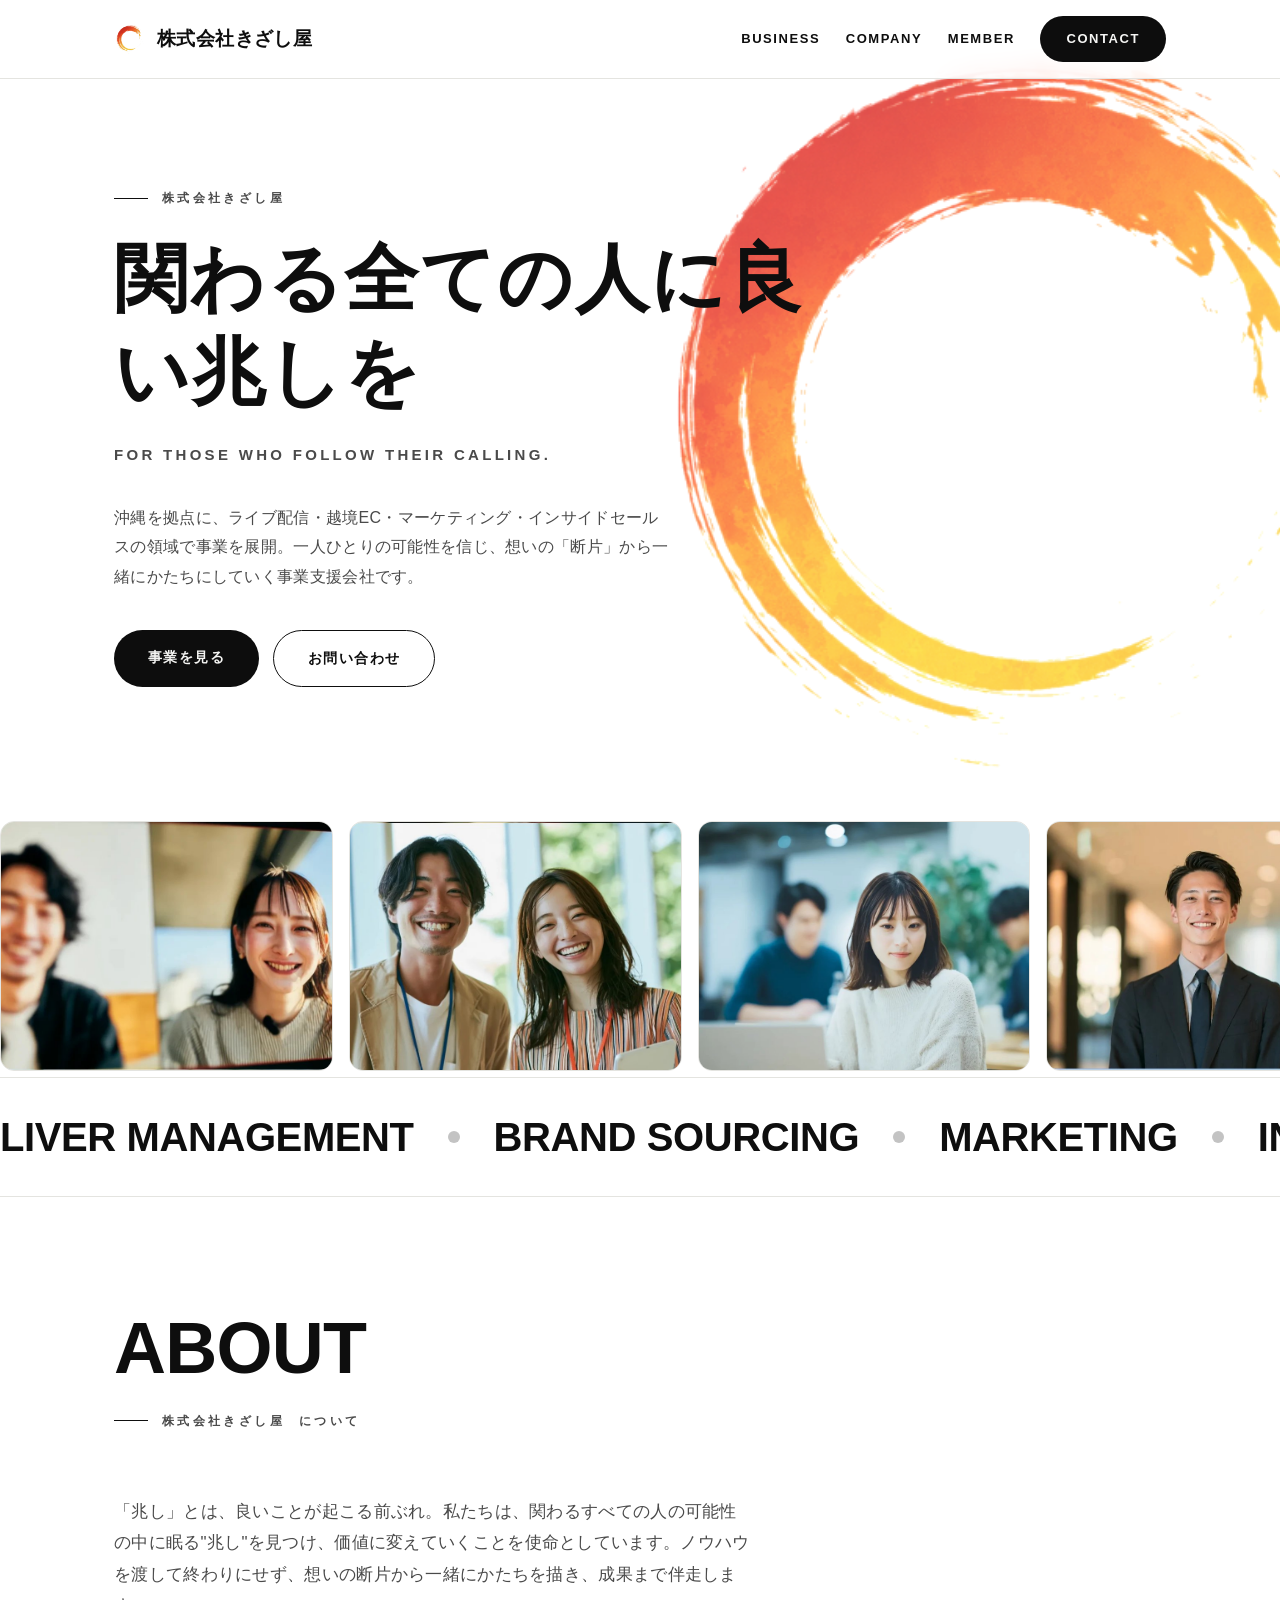
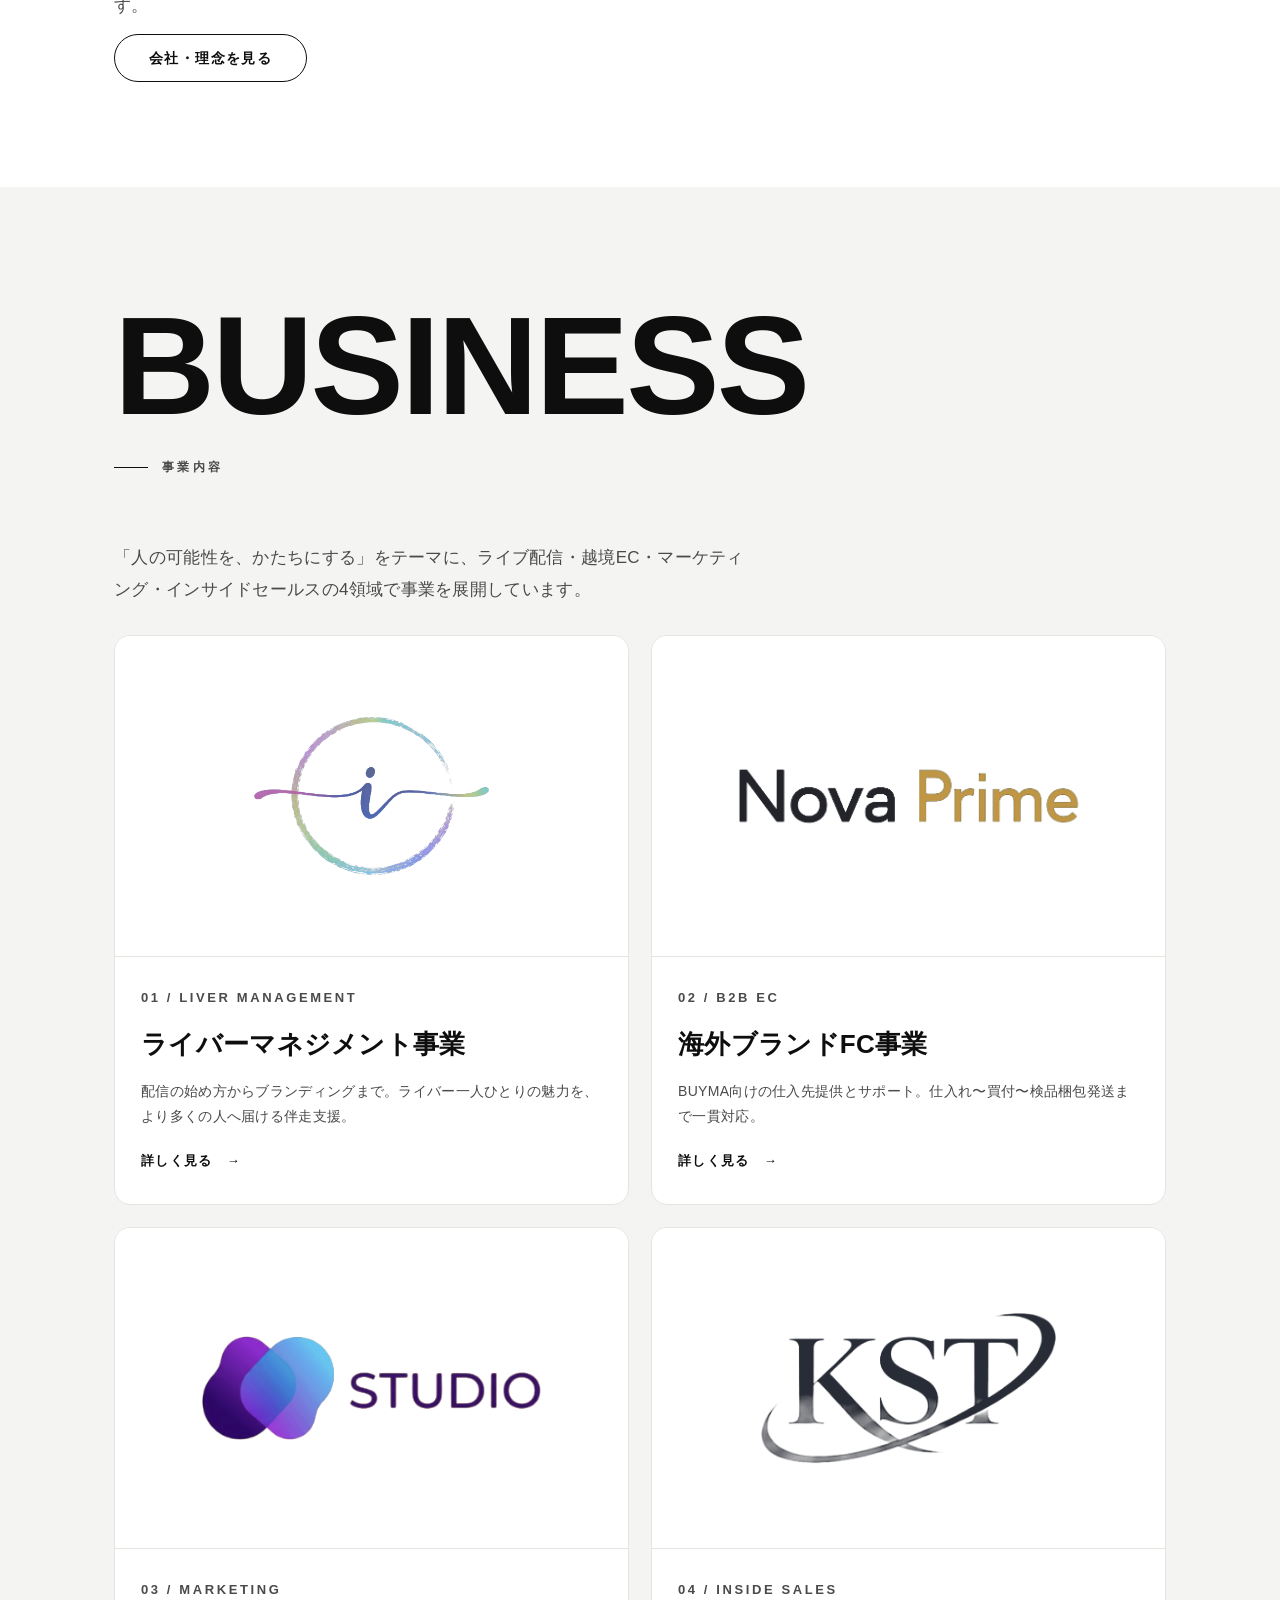
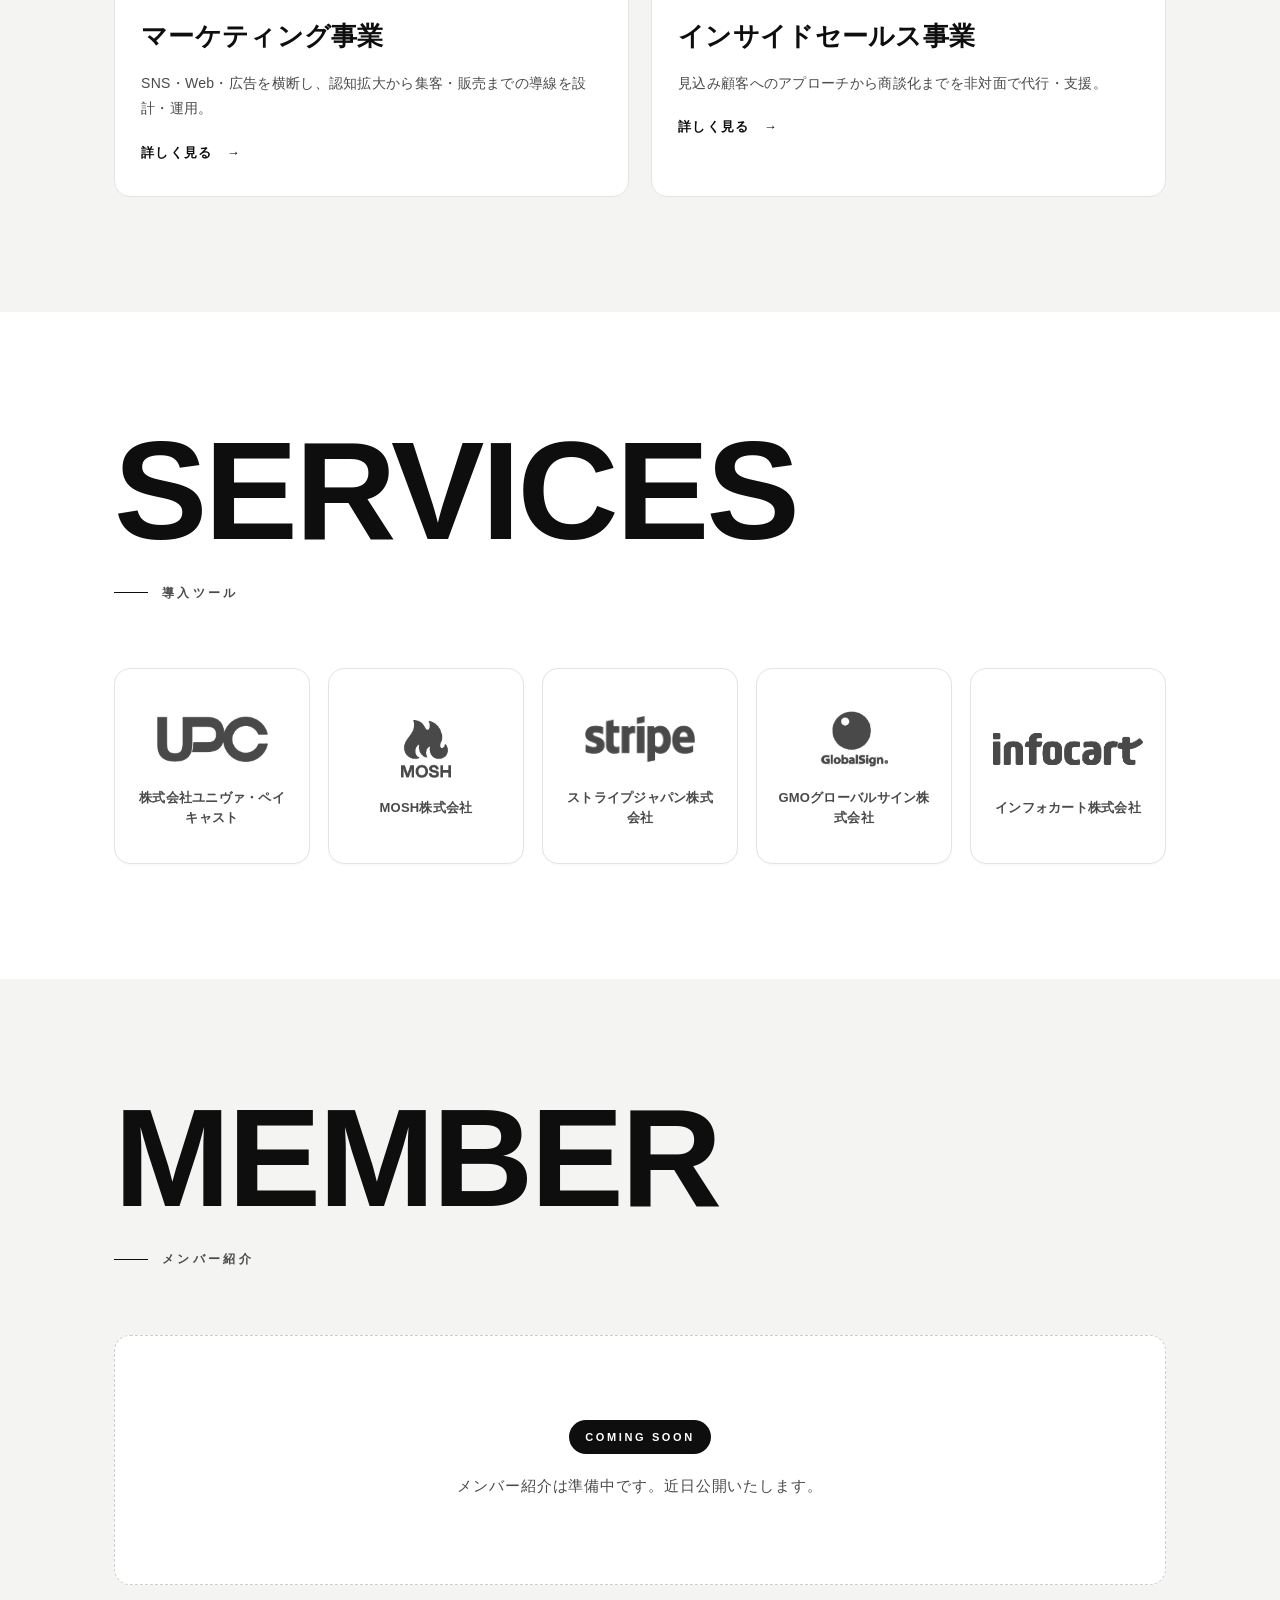
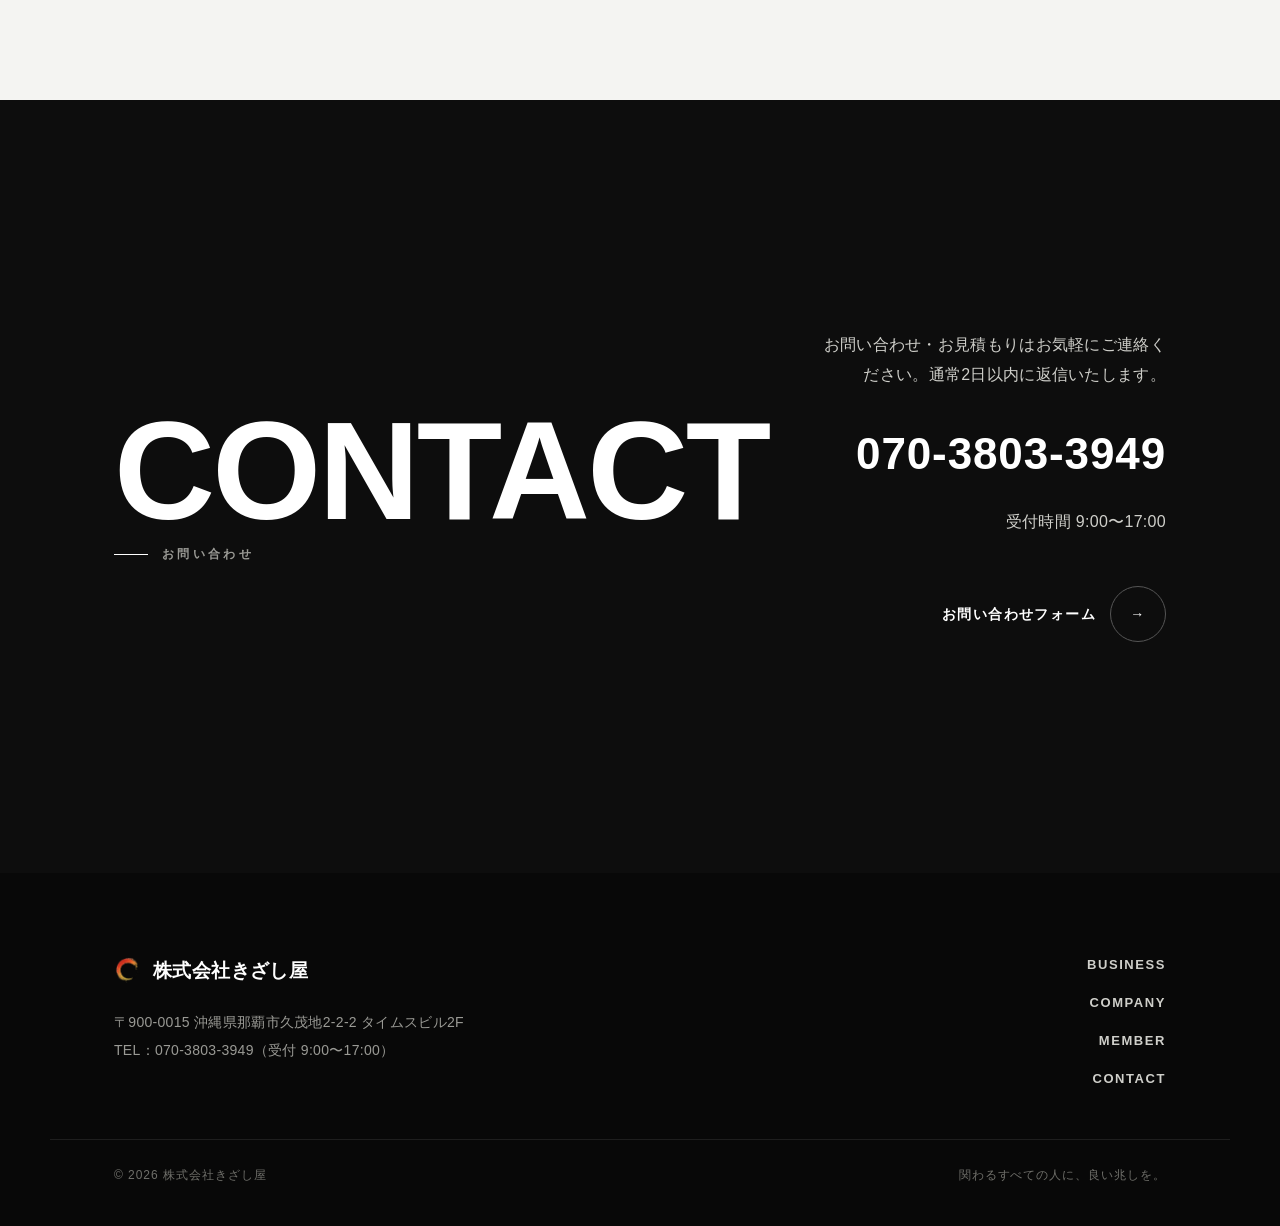
==== index.html @ e851c712 "全体に上質で控えめなモーションを追加（カードの時間差表示・ヒーローの段階表示・ヘッダー陰影・ホバー改善） Co-Authored-By: Claude Opus 4.8 <noreply@anthro" ====
<!DOCTYPE html>
<html lang="ja">
<head>
<meta charset="UTF-8">
<meta name="viewport" content="width=device-width, initial-scale=1.0">
<link rel="icon" type="image/png" href="assets/img/favicon.png">
<link rel="apple-touch-icon" href="assets/img/apple-touch-icon.png">

<title>株式会社きざし屋 | 沖縄のライバーマネジメント・海外ブランドFC事業</title>
<meta name="description" content="株式会社きざし屋は沖縄県那覇市を拠点に、ライバーマネジメント・海外ブランドFC（B2B EC）・マーケティング・インサイドセールス事業を展開。関わるすべての人に良い兆しを届ける事業支援会社です。">
<link rel="canonical" href="https://kizashi-ya.com/">
<meta name="robots" content="index,follow">
<meta name="theme-color" content="#ffffff">
<meta property="og:type" content="website">
<meta property="og:site_name" content="株式会社きざし屋">
<meta property="og:title" content="株式会社きざし屋 | 事業内容">
<meta property="og:description" content="沖縄を拠点に、人やビジネスの可能性を広げ、関わるすべての人にとって良い兆しとなるきっかけを作る会社です。">
<meta property="og:url" content="https://kizashi-ya.com/">
<meta property="og:locale" content="ja_JP">
<meta property="og:image" content="https://kizashi-ya.com/ogp.png">
<meta property="og:image:width" content="1200">
<meta property="og:image:height" content="630">
<meta property="og:image:alt" content="株式会社きざし屋 ロゴ">
<meta name="twitter:card" content="summary_large_image">
<meta name="twitter:image" content="https://kizashi-ya.com/ogp.png">
<link rel="stylesheet" href="assets/style.css">
<script type="application/ld+json">
{"@context":"https://schema.org","@type":"Organization","name":"株式会社きざし屋","alternateName":"Kizashiya Inc.","url":"https://kizashi-ya.com/","slogan":"関わるすべての人に良い兆しを","foundingDate":"2026-03","founder":{"@type":"Person","name":"佐久田 樹"},"address":{"@type":"PostalAddress","postalCode":"900-0015","addressRegion":"沖縄県","addressLocality":"那覇市","streetAddress":"久茂地2-2-2 タイムスビル2F","addressCountry":"JP"},"telephone":"+81-70-3803-3949"}
</script>
</head>
<body>

<header>
  <div class="nav">
    <a href="index.html" class="brand" aria-label="株式会社きざし屋">
      <img class="mark" src="assets/img/enso-mark.png" alt="株式会社きざし屋 ロゴ">
      <span class="corp">株式会社きざし屋</span>
    </a>
    <button class="nav-toggle" aria-label="メニュー" id="navToggle"><span></span><span></span><span></span></button>
    <nav class="menu" id="menu">
      <a href="business.html">BUSINESS</a>
      <a href="company.html">COMPANY</a>
      <a href="member.html">MEMBER</a>
      <a href="contact.html" class="btn">CONTACT</a>
    </nav>
  </div>
</header>

<main>
<!-- HERO -->
<section class="hero">
  <img class="enso" src="assets/img/enso.png" onerror="this.onerror=null;this.src='assets/img/enso.svg'" alt="" aria-hidden="true">
  <div class="wrap hero-inner">
    <div class="hero-copy">
      <span class="label"><span class="corp">株式会社きざし屋</span></span>
      <h1>関わる全ての人に良い兆しを</h1>
      <p class="en-sub">For Those Who Follow Their Calling.</p>
      <p class="lead">沖縄を拠点に、ライブ配信・越境EC・マーケティング・インサイドセールスの領域で事業を展開。一人ひとりの可能性を信じ、想いの「断片」から一緒にかたちにしていく事業支援会社です。</p>
      <div class="hero-cta">
        <a href="business.html" class="cta-solid">事業を見る</a>
        <a href="contact.html" class="cta-ghost">お問い合わせ</a>
      </div>
    </div>
  </div>
</section>

<!-- PHOTO MARQUEE (流れる画像) -->
<div class="photo-marquee" aria-hidden="true">
  <div class="photo-track">
    <div class="photo-item"><img src="assets/img/gallery-1.jpg" alt=""></div>
    <div class="photo-item"><img src="assets/img/gallery-2.jpg" alt=""></div>
    <div class="photo-item"><img src="assets/img/gallery-3.jpg" alt=""></div>
    <div class="photo-item"><img src="assets/img/gallery-4.jpg" alt=""></div>
    <div class="photo-item"><img src="assets/img/gallery-5.jpg" alt=""></div>
    <div class="photo-item"><img src="assets/img/gallery-6.jpg" alt=""></div>
    <div class="photo-item"><img src="assets/img/gallery-7.jpg" alt=""></div>
    <div class="photo-item"><img src="assets/img/gallery-8.jpg" alt=""></div>
    <div class="photo-item"><img src="assets/img/gallery-1.jpg" alt=""></div>
    <div class="photo-item"><img src="assets/img/gallery-2.jpg" alt=""></div>
    <div class="photo-item"><img src="assets/img/gallery-3.jpg" alt=""></div>
    <div class="photo-item"><img src="assets/img/gallery-4.jpg" alt=""></div>
    <div class="photo-item"><img src="assets/img/gallery-5.jpg" alt=""></div>
    <div class="photo-item"><img src="assets/img/gallery-6.jpg" alt=""></div>
    <div class="photo-item"><img src="assets/img/gallery-7.jpg" alt=""></div>
    <div class="photo-item"><img src="assets/img/gallery-8.jpg" alt=""></div>
  </div>
</div>

<!-- MARQUEE -->
<div class="marquee" aria-hidden="true">
  <div class="marquee-track">
    <span class="marquee-item">LIVER MANAGEMENT</span><span class="marquee-item">BRAND SOURCING</span><span class="marquee-item">MARKETING</span><span class="marquee-item">INSIDE SALES</span>
    <span class="marquee-item">LIVER MANAGEMENT</span><span class="marquee-item">BRAND SOURCING</span><span class="marquee-item">MARKETING</span><span class="marquee-item">INSIDE SALES</span>
  </div>
</div>

<!-- ABOUT -->
<section>
  <div class="wrap">
    <div class="sec-head reveal"><div class="en-mid">ABOUT</div><span class="label"><span class="corp">株式会社きざし屋</span>について</span></div>
    <p class="philo-lead reveal">「兆し」とは、良いことが起こる前ぶれ。私たちは、関わるすべての人の可能性の中に眠る"兆し"を見つけ、価値に変えていくことを使命としています。ノウハウを渡して終わりにせず、想いの断片から一緒にかたちを描き、成果まで伴走します。</p>
    <p class="reveal" style="margin-top:22px"><a href="company.html" class="cta-ghost">会社・理念を見る</a></p>
  </div>
</section>

<!-- BUSINESS PREVIEW -->
<section style="background:var(--bg-soft)">
  <div class="wrap">
    <div class="sec-head reveal"><div class="en-huge">BUSINESS</div><span class="label">事業内容</span></div>
    <p class="biz-intro reveal">「人の可能性を、かたちにする」をテーマに、ライブ配信・越境EC・マーケティング・インサイドセールスの4領域で事業を展開しています。</p>
    <div class="biz-cards" style="margin-top:30px">
      <a href="business.html#liver" class="biz-card reveal">
        <div class="cimg"><img class="brand" src="assets/img/biz-liver.png" alt="ライバーマネジメント事業"></div>
        <div class="cbody">
          <span class="cnum">01 / LIVER MANAGEMENT</span>
          <h3>ライバーマネジメント事業</h3>
          <p>配信の始め方からブランディングまで。ライバー一人ひとりの魅力を、より多くの人へ届ける伴走支援。</p>
          <span class="more">詳しく見る　→</span>
        </div>
      </a>
      <a href="business.html#brand" class="biz-card reveal">
        <div class="cimg"><img class="brand" src="assets/img/biz-brand.png" alt="海外ブランドFC事業"></div>
        <div class="cbody">
          <span class="cnum">02 / B2B EC</span>
          <h3>海外ブランドFC事業</h3>
          <p>BUYMA向けの仕入先提供とサポート。仕入れ〜買付〜検品梱包発送まで一貫対応。</p>
          <span class="more">詳しく見る　→</span>
        </div>
      </a>
      <a href="business.html#marketing" class="biz-card reveal">
        <div class="cimg"><img class="brand" src="assets/img/biz-marketing.png" alt="マーケティング事業"></div>
        <div class="cbody">
          <span class="cnum">03 / MARKETING</span>
          <h3>マーケティング事業</h3>
          <p>SNS・Web・広告を横断し、認知拡大から集客・販売までの導線を設計・運用。</p>
          <span class="more">詳しく見る　→</span>
        </div>
      </a>
      <a href="business.html#insidesales" class="biz-card reveal">
        <div class="cimg"><img class="brand" src="assets/img/biz-insidesales.png" alt="インサイドセールス事業"></div>
        <div class="cbody">
          <span class="cnum">04 / INSIDE SALES</span>
          <h3>インサイドセールス事業</h3>
          <p>見込み顧客へのアプローチから商談化までを非対面で代行・支援。</p>
          <span class="more">詳しく見る　→</span>
        </div>
      </a>
    </div>
  </div>
</section>

<!-- SERVICES (導入ツール) -->
<section>
  <div class="wrap">
    <div class="sec-head reveal"><div class="en-huge">SERVICES</div><span class="label">導入ツール</span></div>
    <div class="svc-grid stagger">
      <a class="svc-card" href="https://univapaycast.com/" target="_blank" rel="noopener noreferrer" aria-label="univapay">
        <span class="svc-logo"><img src="assets/img/logo-univapay.png" alt="univapay"></span>
        <span class="svc-name">株式会社ユニヴァ・ペイキャスト</span>
      </a>
      <a class="svc-card" href="https://mosh.jp/" target="_blank" rel="noopener noreferrer" aria-label="MOSH">
        <span class="svc-logo"><img src="assets/img/logo-mosh.png" alt="MOSH"></span>
        <span class="svc-name">MOSH株式会社</span>
      </a>
      <a class="svc-card" href="https://stripe.com/jp" target="_blank" rel="noopener noreferrer" aria-label="stripe">
        <span class="svc-logo"><img src="assets/img/logo-stripe.png" alt="stripe"></span>
        <span class="svc-name">ストライプジャパン株式会社</span>
      </a>
      <a class="svc-card" href="https://jp.globalsign.com/" target="_blank" rel="noopener noreferrer" aria-label="GMOグローバルサイン">
        <span class="svc-logo"><img src="assets/img/logo-globalsign.png" alt="GMOグローバルサイン"></span>
        <span class="svc-name">GMOグローバルサイン株式会社</span>
      </a>
      <a class="svc-card" href="https://www.infocart.jp/" target="_blank" rel="noopener noreferrer" aria-label="インフォカート">
        <span class="svc-logo"><img src="assets/img/logo-infocart.png" alt="インフォカート"></span>
        <span class="svc-name">インフォカート株式会社</span>
      </a>
    </div>
  </div>
</section>

<!-- MEMBER PREVIEW -->
<section style="background:var(--bg-soft)">
  <div class="wrap">
    <div class="sec-head reveal"><div class="en-huge">MEMBER</div><span class="label">メンバー紹介</span></div>
    <div class="coming reveal" style="background:#fff">
      <span class="badge">COMING SOON</span>
      <p>メンバー紹介は準備中です。近日公開いたします。</p>
    </div>
  </div>
</section>


<!-- CONTACT -->
<section class="contact-dark">
  <div class="wrap">
    <div class="contact-inner">
      <div class="reveal"><div class="en-huge">CONTACT</div><span class="label">お問い合わせ</span></div>
      <div class="contact-right reveal">
        <p>お問い合わせ・お見積もりはお気軽にご連絡ください。通常2日以内に返信いたします。</p>
        <a class="contact-tel" href="tel:07038033949">070-3803-3949</a>
        <p class="contact-note">受付時間 9:00〜17:00</p>
        <a href="contact.html" class="arrow-link">お問い合わせフォーム <span class="circle" aria-hidden="true">→</span></a>
      </div>
    </div>
  </div>
</section>
</main>

<footer>
  <div class="wrap foot-grid">
    <div class="foot-brand">
      <div class="brand"><img class="mark" src="assets/img/enso-mark.png" alt="" style="width:28px;height:28px"> <span class="corp">株式会社きざし屋</span></div>
      <address>〒900-0015 沖縄県那覇市久茂地2-2-2 タイムスビル2F<br>TEL：070-3803-3949（受付 9:00〜17:00）</address>
    </div>
    <nav class="foot-nav">
      <a href="business.html">BUSINESS</a>
      <a href="company.html">COMPANY</a>
      <a href="member.html">MEMBER</a>
      <a href="contact.html">CONTACT</a>
    </nav>
  </div>
  <div class="wrap copy"><span>&copy; 2026 <span class="corp">株式会社きざし屋</span></span><span>関わるすべての人に、良い兆しを。</span></div>
</footer>
<script src="assets/app.js"></script>
</body>
</html>
---- assets/style.css ----
/* ===== 株式会社きざし屋 共通スタイル ===== */
:root{
  --bg:#ffffff;--bg-soft:#f4f4f2;--ink:#0e0e0e;--ink-2:#4a4a4a;--line:#e4e4e0;
  --invert:#0d0d0d;--invert-ink:#f5f5f3;
  --maxw:1180px;--pad:clamp(20px,5vw,64px);
  --sans:"Helvetica Neue",Arial,"Hiragino Kaku Gothic ProN","Yu Gothic",YuGothic,"Noto Sans JP",Meiryo,sans-serif;
  --jp:"Hiragino Kaku Gothic ProN","Yu Gothic",YuGothic,"Noto Sans JP",Meiryo,sans-serif;
  --mincho:"Hiragino Mincho ProN","Hiragino Mincho Pro","YuMincho","Yu Mincho","MS PMincho","Noto Serif JP",serif;
}
/* 社名は明朝体で統一 */
.corp{font-family:var(--mincho);font-feature-settings:"palt"}
*{box-sizing:border-box;margin:0;padding:0}
html{scroll-behavior:smooth;-webkit-text-size-adjust:100%}
body{background:var(--bg);color:var(--ink);font-family:var(--jp);line-height:1.85;font-size:15px;letter-spacing:.02em;overflow-x:hidden}
img{max-width:100%;display:block}
a{color:inherit;text-decoration:none}
.wrap{max-width:var(--maxw);margin:0 auto;padding-left:var(--pad);padding-right:var(--pad)}

.en-huge{font-family:var(--sans);font-weight:800;letter-spacing:-.02em;line-height:.92;font-size:clamp(52px,11vw,140px);color:var(--ink)}
.en-mid{font-family:var(--sans);font-weight:800;letter-spacing:-.01em;line-height:1;font-size:clamp(34px,6vw,72px)}
.label{font-family:var(--sans);font-weight:700;font-size:12px;letter-spacing:.28em;color:var(--ink-2);text-transform:uppercase;display:inline-flex;align-items:center;gap:14px}
.label::before{content:"";width:34px;height:1px;background:var(--ink)}

/* Header */
header{position:fixed;top:0;left:0;right:0;z-index:100;background:rgba(255,255,255,.86);backdrop-filter:blur(10px);border-bottom:1px solid var(--line)}
.nav{max-width:var(--maxw);margin:0 auto;padding:16px var(--pad);display:flex;align-items:center;justify-content:space-between;gap:24px}
.brand{display:flex;align-items:center;gap:11px;font-weight:800;font-size:19px;letter-spacing:.02em}
.brand .mark{width:32px;height:32px;flex:0 0 auto;object-fit:contain}
.menu{display:flex;align-items:center;gap:clamp(14px,2vw,28px)}
.menu a{font-family:var(--sans);font-weight:700;font-size:13px;letter-spacing:.12em;color:var(--ink);position:relative;padding:4px 0}
.menu a:not(.btn)::after{content:"";position:absolute;left:0;bottom:-2px;width:0;height:1.5px;background:var(--ink);transition:width .25s}
.menu a:not(.btn):hover::after,.menu a.active:not(.btn)::after{width:100%}
.btn,.menu a.btn{background:var(--invert);color:var(--invert-ink);padding:11px 26px;border-radius:999px;font-family:var(--sans);font-weight:700;font-size:13px;letter-spacing:.12em;transition:opacity .2s}
.btn:hover{opacity:.82}
.nav-toggle{display:none;background:none;border:0;flex-direction:column;gap:5px;cursor:pointer;padding:6px}
.nav-toggle span{width:24px;height:2px;background:var(--ink);display:block}

/* Hero (TOP) */
.hero{padding-top:clamp(140px,20vh,220px);padding-bottom:clamp(70px,10vw,130px);position:relative;overflow:hidden}
.rings{position:absolute;top:-6%;right:-14%;width:min(760px,88vw);aspect-ratio:1;border-radius:50%;pointer-events:none;z-index:0;opacity:.5;animation:spin 70s linear infinite;
  background:radial-gradient(circle,transparent 0 18%,var(--line) 18% calc(18% + 1px),transparent calc(18% + 1px) 34%,var(--line) 34% calc(34% + 1px),transparent calc(34% + 1px) 52%,var(--line) 52% calc(52% + 1px),transparent calc(52% + 1px) 72%,var(--line) 72% calc(72% + 1px),transparent calc(72% + 1px) 100%)}
.hero-inner{position:relative;z-index:1}
.hero-copy{max-width:760px}
.hero .enso{position:absolute;top:50%;right:-6%;transform:translateY(-50%);width:min(680px,58vw);height:auto;z-index:0;pointer-events:none;opacity:.7;animation:ensoIn 1.2s ease both}
@keyframes ensoIn{from{opacity:0;transform:translateY(-50%) rotate(-12deg) scale(.9)}to{opacity:.7;transform:translateY(-50%) rotate(0) scale(1)}}
.hero h1{font-family:var(--jp);font-weight:800;font-size:clamp(34px,6.6vw,74px);line-height:1.28;letter-spacing:.02em;margin:22px 0 20px}
.hero h1 .thin{color:var(--ink-2)}
.hero .en-sub{font-family:var(--sans);font-weight:700;letter-spacing:.22em;font-size:clamp(12px,1.5vw,15px);color:var(--ink-2);text-transform:uppercase;margin-bottom:34px}
.hero .lead{max-width:560px;color:var(--ink-2);font-size:16px}
.hero-cta{margin-top:38px;display:flex;gap:14px;flex-wrap:wrap}
.cta-solid{background:var(--invert);color:var(--invert-ink);padding:15px 34px;border-radius:999px;font-family:var(--sans);font-weight:700;letter-spacing:.1em;font-size:14px;transition:opacity .2s}
.cta-solid:hover{opacity:.82}
.cta-ghost{border:1px solid var(--ink);padding:15px 34px;border-radius:999px;font-family:var(--sans);font-weight:700;letter-spacing:.1em;font-size:14px;transition:background .2s,color .2s}
.cta-ghost:hover{background:var(--ink);color:#fff}

/* Page hero (下層ページ) */
.page-hero{padding:clamp(130px,18vh,190px) 0 clamp(40px,6vw,70px);position:relative;overflow:hidden}
.page-hero .en-huge{position:relative;z-index:1}
.page-hero .label{margin-top:14px;position:relative;z-index:1}
.page-hero .page-lead{margin-top:26px;max-width:600px;color:var(--ink-2);font-size:16px;position:relative;z-index:1}

/* Section base */
section{padding:clamp(64px,9vw,130px) 0}
.sec-head{margin-bottom:clamp(34px,5vw,64px)}
.sec-head .en-huge,.sec-head .en-mid{margin-bottom:18px}

@keyframes spin{to{transform:rotate(360deg)}}

/* Marquee */
.marquee{overflow:hidden;border-top:1px solid var(--line);border-bottom:1px solid var(--line);padding:22px 0;background:var(--bg);position:relative}
.marquee-track{display:flex;width:max-content;animation:marquee 26s linear infinite}
.marquee:hover .marquee-track{animation-play-state:paused}
.marquee-item{font-family:var(--sans);font-weight:800;font-size:clamp(20px,3.2vw,40px);letter-spacing:-.01em;color:var(--ink);white-space:nowrap;display:inline-flex;align-items:center;gap:34px;padding-right:34px}
.marquee-item::after{content:"";width:12px;height:12px;border-radius:50%;background:var(--ink);flex:0 0 auto;opacity:.25}
.marquee.rev .marquee-track{animation-direction:reverse}
@keyframes marquee{from{transform:translateX(0)}to{transform:translateX(-50%)}}

/* Photo marquee (流れる画像) */
.photo-marquee{overflow:hidden;padding:6px 0}
.photo-track{display:flex;gap:16px;width:max-content;animation:marquee 48s linear infinite}
.photo-marquee.rev .photo-track{animation-direction:reverse}
.photo-marquee:hover .photo-track{animation-play-state:paused}
.photo-item{flex:0 0 auto;width:clamp(230px,26vw,340px);aspect-ratio:4/3;border-radius:14px;overflow:hidden;background:var(--bg-soft);border:1px solid var(--line)}
.photo-item img{width:100%;height:100%;object-fit:cover;display:block;transition:transform .6s ease}
.photo-item:hover img{transform:scale(1.05)}
@media(prefers-reduced-motion:reduce){.photo-track{animation:none}}

/* Philosophy */
.philo-lead{max-width:640px;color:var(--ink-2);font-size:17px;margin-bottom:8px}
.philo{display:flex;flex-direction:column;margin-top:26px}
.philo-row{display:grid;grid-template-columns:120px 1fr auto;gap:clamp(18px,4vw,54px);align-items:start;padding:40px 0;border-top:1px solid var(--line)}
.philo-row:last-child{border-bottom:1px solid var(--line)}
.philo-ico{width:64px;height:64px;color:var(--ink-2)}
.philo-row h3{font-size:clamp(22px,3vw,30px);font-weight:800;line-height:1.4;margin-bottom:14px}
.philo-row p{color:var(--ink-2);max-width:620px}
.philo-num{font-family:var(--sans);font-weight:800;font-size:clamp(46px,7vw,88px);color:#deded9;line-height:1}

/* Business */
.biz-intro{max-width:640px;color:var(--ink-2);font-size:17px;margin-bottom:8px}
.biz{border-top:1px solid var(--line);padding:clamp(46px,6vw,76px) 0}
.biz-grid{display:grid;grid-template-columns:1.05fr .95fr;gap:clamp(28px,5vw,64px);align-items:center}
.biz-num{font-family:var(--sans);font-weight:700;font-size:14px;letter-spacing:.2em;color:var(--ink-2)}
.biz h3{font-size:clamp(26px,4vw,40px);font-weight:800;margin:14px 0 22px;line-height:1.3}
.biz .catch{font-weight:800;font-size:clamp(17px,2.2vw,21px);border-left:4px solid var(--ink);padding-left:14px;margin-bottom:22px;line-height:1.5}
.biz p{color:var(--ink-2);margin-bottom:24px}
.tags{display:flex;flex-wrap:wrap;gap:10px;margin-bottom:26px}
.tag{border:1px solid var(--line);border-radius:999px;padding:8px 18px;font-size:13px;font-weight:700;color:var(--ink-2)}
.biz-en{font-family:var(--sans);font-weight:800;letter-spacing:-.01em;font-size:clamp(30px,4.4vw,56px);line-height:1;color:var(--ink);margin-bottom:22px;word-break:break-word}
.biz-figure{background:var(--bg-soft);border:1px solid var(--line);border-radius:14px;overflow:hidden}
.biz-figure img{display:block;width:100%;aspect-ratio:4/3;object-fit:cover;transition:transform .7s cubic-bezier(.2,.7,.2,1)}
.biz-figure:hover img{transform:scale(1.06)}
.biz-figure img.brand,.biz-card .cimg img.brand{object-fit:contain}
.biz-figure.figphoto img{aspect-ratio:1/1;object-fit:cover}
.biz-spec{width:100%;border-collapse:collapse;margin-top:2px}
.biz-spec th,.biz-spec td{text-align:left;padding:14px 4px;border-bottom:1px solid var(--line);font-size:14px;vertical-align:top}
.biz-spec th{width:120px;color:var(--ink-2);font-weight:700}

/* Business preview cards (TOP) */
.biz-cards{display:grid;grid-template-columns:1fr 1fr;gap:22px}
.biz-card{position:relative;border:1px solid var(--line);border-radius:16px;overflow:hidden;background:#fff;transition:transform .3s ease,box-shadow .3s ease;display:block}
.biz-card:hover{transform:translateY(-4px);box-shadow:0 18px 40px rgba(0,0,0,.07)}
.biz-card .cimg{aspect-ratio:16/10;background:#fff;overflow:hidden;border-bottom:1px solid var(--line)}
.biz-card .cimg img{width:100%;height:100%;object-fit:cover;display:block;transition:transform .5s cubic-bezier(.2,.7,.2,1)}
.biz-card:hover .cimg img{transform:scale(1.05)}
.biz-card .cimg img.brand{padding:13%;opacity:1;transition:opacity .25s ease}
.biz-card:hover .cimg img.brand{transform:none;opacity:1}
.biz-card .cbody{padding:26px 26px 30px}
.biz-card .cnum{font-family:var(--sans);font-weight:700;font-size:13px;letter-spacing:.2em;color:var(--ink-2)}
.biz-card h3{font-size:clamp(20px,2.6vw,26px);font-weight:800;margin:10px 0 10px}
.biz-card p{color:var(--ink-2);font-size:14px;margin-bottom:16px}
.biz-card .more{font-family:var(--sans);font-weight:700;letter-spacing:.1em;font-size:13px;display:inline-flex;align-items:center;gap:8px}

/* Services (導入ツール) */
.svc-grid{display:grid;grid-template-columns:repeat(5,1fr);gap:18px}
.svc-card{display:flex;flex-direction:column;align-items:center;justify-content:center;gap:20px;padding:34px 18px 28px;background:#fff;border:1px solid var(--line);border-radius:16px;box-shadow:0 1px 2px rgba(0,0,0,.03);min-height:196px;transition:transform .25s ease,box-shadow .25s ease,border-color .25s}
.svc-card:hover{transform:translateY(-4px);box-shadow:0 16px 34px rgba(0,0,0,.08);border-color:#d8d8d3}
.svc-logo{height:58px;display:flex;align-items:center;justify-content:center}
.svc-logo img{max-height:46px;max-width:150px;width:auto;height:auto;object-fit:contain;display:block;opacity:.82;transition:opacity .25s ease}
.svc-card:hover .svc-logo img{opacity:1}
.svc-card[aria-label="MOSH"] .svc-logo img{max-height:58px}
.svc-card[aria-label="GMOグローバルサイン"] .svc-logo img{max-height:58px}
.svc-name{font-size:13px;color:var(--ink-2);font-weight:600;letter-spacing:.02em;text-align:center;line-height:1.55}
.svc-card .svc-txt{display:none}

/* Voice */
.sample-note{display:inline-flex;align-items:center;gap:10px;background:#fff4d6;border:1px solid #f0dca0;color:#8a6d1a;border-radius:999px;padding:9px 18px;font-size:12.5px;font-weight:700;margin-bottom:24px;letter-spacing:.02em}
.voice-scroll{display:flex;gap:20px;overflow-x:auto;padding:4px 4px 26px;scroll-snap-type:x mandatory;-webkit-overflow-scrolling:touch}
.voice-scroll::-webkit-scrollbar{height:6px}
.voice-scroll::-webkit-scrollbar-track{background:transparent}
.voice-scroll::-webkit-scrollbar-thumb{background:#d5d5d0;border-radius:3px}
.voice-card{position:relative;flex:0 0 min(345px,82vw);scroll-snap-align:start;background:#fff;border:1px solid var(--line);border-radius:16px;overflow:hidden;display:flex;flex-direction:column}
.voice-card::before{content:"";position:absolute;top:0;left:0;right:0;height:5px;pointer-events:none}
.voice-scroll .voice-card:nth-child(4n+1){background:#fff6ef;border-color:#f3ddc9}
.voice-scroll .voice-card:nth-child(4n+1)::before{background:#ef7a1e}
.voice-scroll .voice-card:nth-child(4n+2){background:#eef4fc;border-color:#cfe0f4}
.voice-scroll .voice-card:nth-child(4n+2)::before{background:#3d82d8}
.voice-scroll .voice-card:nth-child(4n+3){background:#eef7f1;border-color:#cde8d9}
.voice-scroll .voice-card:nth-child(4n+3)::before{background:#2fa06a}
.voice-scroll .voice-card:nth-child(4n){background:#f7eefb;border-color:#e6cff2}
.voice-scroll .voice-card:nth-child(4n)::before{background:#a24fd0}
.voice-card .vimg{aspect-ratio:16/10;background:var(--bg-soft);position:relative;overflow:hidden}
.voice-card .vimg img{position:absolute;inset:0;width:100%;height:100%;object-fit:cover}
.voice-sample{position:absolute;top:16px;right:16px;z-index:2;background:#fff4d6;border:1px solid #f0dca0;color:#8a6d1a;font-family:var(--sans);font-weight:700;font-size:10px;letter-spacing:.14em;padding:4px 9px;border-radius:6px}
.voice-biz{position:absolute;bottom:12px;right:12px;background:#fff;color:var(--ink);font-size:11px;font-weight:700;padding:5px 12px;border-radius:999px;border:1px solid var(--line)}
.voice-card .vbody{padding:24px 22px 28px;display:flex;flex-direction:column}
.voice-badge{display:inline-block;align-self:flex-start;border:1px solid var(--line);border-radius:999px;padding:6px 14px;font-size:12px;font-weight:700;color:var(--ink-2);margin-bottom:16px}
.voice-card h4{font-size:18px;font-weight:800;line-height:1.55;margin-bottom:12px}
.voice-meta{font-size:12px;color:#9a9a95;margin-bottom:16px}
.voice-card p{font-size:14px;color:var(--ink-2);line-height:1.9}
.voice-attr{margin-top:18px;font-size:12px;color:#9a9a95;font-weight:600;letter-spacing:.03em}
.voice-hint{font-size:12px;color:#9a9a95;margin-top:6px;font-family:var(--sans);letter-spacing:.08em}

/* Coming soon */
.coming{border:1px dashed #cfcfca;border-radius:16px;padding:clamp(46px,8vw,84px) 24px;text-align:center;background:var(--bg-soft)}
.coming .badge{display:inline-block;font-family:var(--sans);font-weight:700;font-size:11px;letter-spacing:.24em;color:#fff;background:var(--ink);padding:7px 16px;border-radius:999px;margin-bottom:18px}
.coming p{color:var(--ink-2);font-size:15px;letter-spacing:.06em}
.sec-note{max-width:560px;color:var(--ink-2);font-size:17px;margin-bottom:26px}

/* Flow */
.flow-grid{display:grid;grid-template-columns:.85fr 1.15fr;gap:clamp(28px,5vw,60px)}
.flow-lead h3{font-size:clamp(24px,3.2vw,34px);font-weight:800;margin-bottom:16px;line-height:1.4}
.flow-lead p{color:var(--ink-2);max-width:340px}
.flow-steps{display:flex;flex-direction:column;gap:20px}
.flow-card{background:#fff;border:1px solid var(--line);border-radius:14px;padding:clamp(24px,3vw,36px)}
.flow-card .n{display:flex;align-items:baseline;gap:14px;margin-bottom:12px}
.flow-card .n b{font-family:var(--sans);font-weight:800;font-size:22px;letter-spacing:.05em}
.flow-card .n h4{font-size:clamp(18px,2.4vw,22px);font-weight:800}
.flow-card p{color:var(--ink-2)}

/* Leadership */
.lead-grid{display:grid;grid-template-columns:.78fr 1.22fr;gap:clamp(28px,4vw,54px);max-width:980px;align-items:start}
.lead-portrait{border:1px solid var(--line);border-radius:16px;overflow:hidden;aspect-ratio:4/5;background:var(--bg-soft)}
.lead-portrait img{width:100%;height:100%;object-fit:cover;display:block}
.lead-solo{grid-template-columns:1fr;max-width:820px}
/* Office banner */
.office-banner{margin:0;border:1px solid var(--line);border-radius:18px;overflow:hidden;background:var(--bg-soft)}
.office-banner img{width:100%;height:auto;display:block}
.office-banner figcaption{padding:16px 22px;font-size:13px;color:var(--ink-2);letter-spacing:.04em;border-top:1px solid var(--line);background:#fff}
/* Member visual */
.member-visual{border:1px solid var(--line);border-radius:16px;overflow:hidden;margin-bottom:30px;aspect-ratio:21/9;background:var(--bg-soft)}
.member-visual img{width:100%;height:100%;object-fit:cover;display:block}
.lead-body p{margin-bottom:22px;font-size:16px}
.lead-sign{margin-top:16px;text-align:right}
.lead-sign .role{font-size:14px;color:var(--ink-2);font-weight:700;margin-right:16px}
.lead-sign .name{font-size:clamp(22px,3vw,30px);font-weight:800;letter-spacing:.06em}

/* Profile */
.profile-dark{background:var(--invert);color:var(--invert-ink)}
.profile-dark .en-huge,.profile-dark .en-mid{color:#fff}
.profile-dark .label{color:#9a9a95}
.profile-dark .label::before{background:#fff}
.prof-table{width:100%;border-collapse:collapse;margin-top:10px}
.prof-table th,.prof-table td{text-align:left;padding:22px 6px;border-bottom:1px solid #2a2a2a;font-size:15px;vertical-align:top}
.prof-table th{width:min(230px,32%);color:#a5a5a0;font-weight:700}

/* Contact */
.contact-dark{background:var(--invert);color:var(--invert-ink)}
.contact-inner{display:grid;grid-template-columns:1fr auto;gap:40px;align-items:center;padding:clamp(60px,9vw,120px) 0}
.contact-dark .en-huge{color:#fff}
.contact-dark .label{color:#9a9a95}.contact-dark .label::before{background:#fff}
.contact-right{text-align:right}
.contact-right p{color:#cfcfca;margin-bottom:24px;font-size:16px}
.contact-tel{font-family:var(--sans);font-weight:800;font-size:clamp(28px,4vw,44px);letter-spacing:.02em;color:#fff}
.contact-note{color:#8f8f8a;font-size:13px;margin-top:12px}
.arrow-link{display:inline-flex;align-items:center;gap:14px;margin-top:26px;font-family:var(--sans);font-weight:700;letter-spacing:.1em;font-size:14px;color:#fff}
.arrow-link .circle{width:56px;height:56px;border:1px solid #555;border-radius:50%;display:flex;align-items:center;justify-content:center;transition:background .2s,color .2s}
.arrow-link:hover .circle{background:#fff;color:#000}

/* Contact form */
.form-wrap{max-width:720px}
.field{margin-bottom:24px}
.field label{display:block;font-weight:700;font-size:14px;margin-bottom:8px}
.field label .req{color:#c0392b;font-size:12px;margin-left:6px}
.field input,.field textarea,.field select{width:100%;border:1px solid var(--line);border-radius:10px;padding:14px 16px;font-family:var(--jp);font-size:15px;background:#fff;color:var(--ink)}
.field textarea{min-height:150px;resize:vertical}
.field input:focus,.field textarea:focus,.field select:focus{outline:2px solid var(--ink);outline-offset:1px;border-color:var(--ink)}
.form-submit{background:var(--invert);color:var(--invert-ink);border:0;border-radius:999px;padding:15px 44px;font-family:var(--sans);font-weight:700;letter-spacing:.1em;font-size:15px;cursor:pointer;transition:opacity .2s}
.form-submit:hover{opacity:.85}
.form-alt{margin-top:34px;padding-top:26px;border-top:1px solid var(--line);color:var(--ink-2);font-size:14px}
.form-alt a{font-weight:800}

/* Footer */
footer{background:#080808;color:#cfcfca;padding:clamp(50px,7vw,80px) 0 40px}
.foot-grid{display:grid;grid-template-columns:1.4fr 1fr;gap:40px;align-items:start}
.foot-brand .brand{color:#fff;margin-bottom:20px}
.foot-brand address{font-style:normal;color:#9a9a95;font-size:14px;line-height:2}
.foot-nav{display:flex;flex-direction:column;gap:14px;text-align:right}
.foot-nav a{font-family:var(--sans);font-weight:700;letter-spacing:.12em;font-size:13px;color:#cfcfca;transition:color .2s}
.foot-nav a:hover{color:#fff}
.copy{margin-top:48px;padding-top:24px;border-top:1px solid #1e1e1e;color:#6f6f6a;font-size:12px;font-family:var(--sans);letter-spacing:.08em;display:flex;justify-content:space-between;flex-wrap:wrap;gap:10px}

/* reveal */
.reveal{opacity:0;transform:translateY(30px);transition:opacity .8s ease,transform .8s cubic-bezier(.2,.7,.2,1)}
.reveal.in{opacity:1;transform:none}
.sec-head .en-huge,.sec-head .en-mid{display:block;transform:translateX(-30px);opacity:0;transition:opacity .9s ease,transform .9s cubic-bezier(.2,.7,.2,1)}
.sec-head.in .en-huge,.sec-head.in .en-mid{transform:none;opacity:1}
.sec-head.in .label{transition-delay:.15s}

/* Responsive */
@media(max-width:860px){
  .menu{display:none}
  .nav-toggle{display:flex}
  .menu.open{display:flex;position:absolute;top:100%;left:0;right:0;background:#fff;flex-direction:column;align-items:flex-start;gap:18px;padding:22px var(--pad);border-bottom:1px solid var(--line)}
  .philo-row{grid-template-columns:1fr;gap:10px}
  .philo-num{grid-row:1;justify-self:start}
  .philo-ico{display:none}
  .hero .enso{right:-24%;top:8%;transform:none;width:96vw;opacity:.4;animation:none}
  .lead-grid{grid-template-columns:1fr}
  .lead-portrait{max-width:280px}
  .biz-grid{grid-template-columns:1fr}
  .biz-figure{order:-1}
  .biz-cards{grid-template-columns:1fr}
  .svc-grid{grid-template-columns:1fr 1fr;gap:12px}
  .svc-card{font-size:14px}
  .flow-grid{grid-template-columns:1fr}
  .contact-inner{grid-template-columns:1fr}
  .contact-right{text-align:left}
  .foot-grid{grid-template-columns:1fr}
  .foot-nav{text-align:left}
}
@media(prefers-reduced-motion:reduce){
  .reveal{transition:none;opacity:1;transform:none}
  .sec-head .en-huge,.sec-head .en-mid{transform:none;opacity:1;transition:none}
  .marquee-track,.rings{animation:none}
}

/* === refined motion (crafted feel) === */
html{scroll-behavior:smooth}
header{transition:box-shadow .3s ease,background .3s ease}
header.scrolled{background:rgba(255,255,255,.94);box-shadow:0 1px 0 rgba(0,0,0,.04),0 12px 30px rgba(0,0,0,.05)}

@keyframes riseIn{from{opacity:0;transform:translateY(26px)}to{opacity:1;transform:none}}
.hero .en-sub{animation:riseIn .8s .05s both cubic-bezier(.2,.7,.2,1)}
.hero h1{animation:riseIn .9s .18s both cubic-bezier(.2,.7,.2,1)}
.hero .lead{animation:riseIn .9s .34s both cubic-bezier(.2,.7,.2,1)}
.hero-cta{animation:riseIn .9s .5s both cubic-bezier(.2,.7,.2,1)}

.stagger>*{opacity:0;transform:translateY(22px);transition:opacity .7s ease,transform .7s cubic-bezier(.2,.7,.2,1)}
.stagger.in>*{opacity:1;transform:none}

.cta-solid,.btn,.menu a.btn{transition:opacity .2s,transform .25s ease,box-shadow .25s ease}
.cta-solid:hover,.btn:hover,.menu a.btn:hover{transform:translateY(-2px);box-shadow:0 8px 20px rgba(0,0,0,.14)}
.cta-ghost{transition:background .25s ease,color .25s ease,transform .25s ease}
.cta-ghost:hover{background:var(--ink);color:var(--invert-ink);transform:translateY(-2px)}
.svc-card:hover .svc-logo img{opacity:1}
.arrow-link:hover .circle{background:var(--ink);color:#fff;border-color:var(--ink)}

@media(prefers-reduced-motion:reduce){
  html{scroll-behavior:auto}
  .hero .en-sub,.hero h1,.hero .lead,.hero-cta{animation:none}
  .stagger>*{opacity:1;transform:none;transition:none}
  .cta-solid:hover,.btn:hover,.menu a.btn:hover,.cta-ghost:hover{transform:none}
}
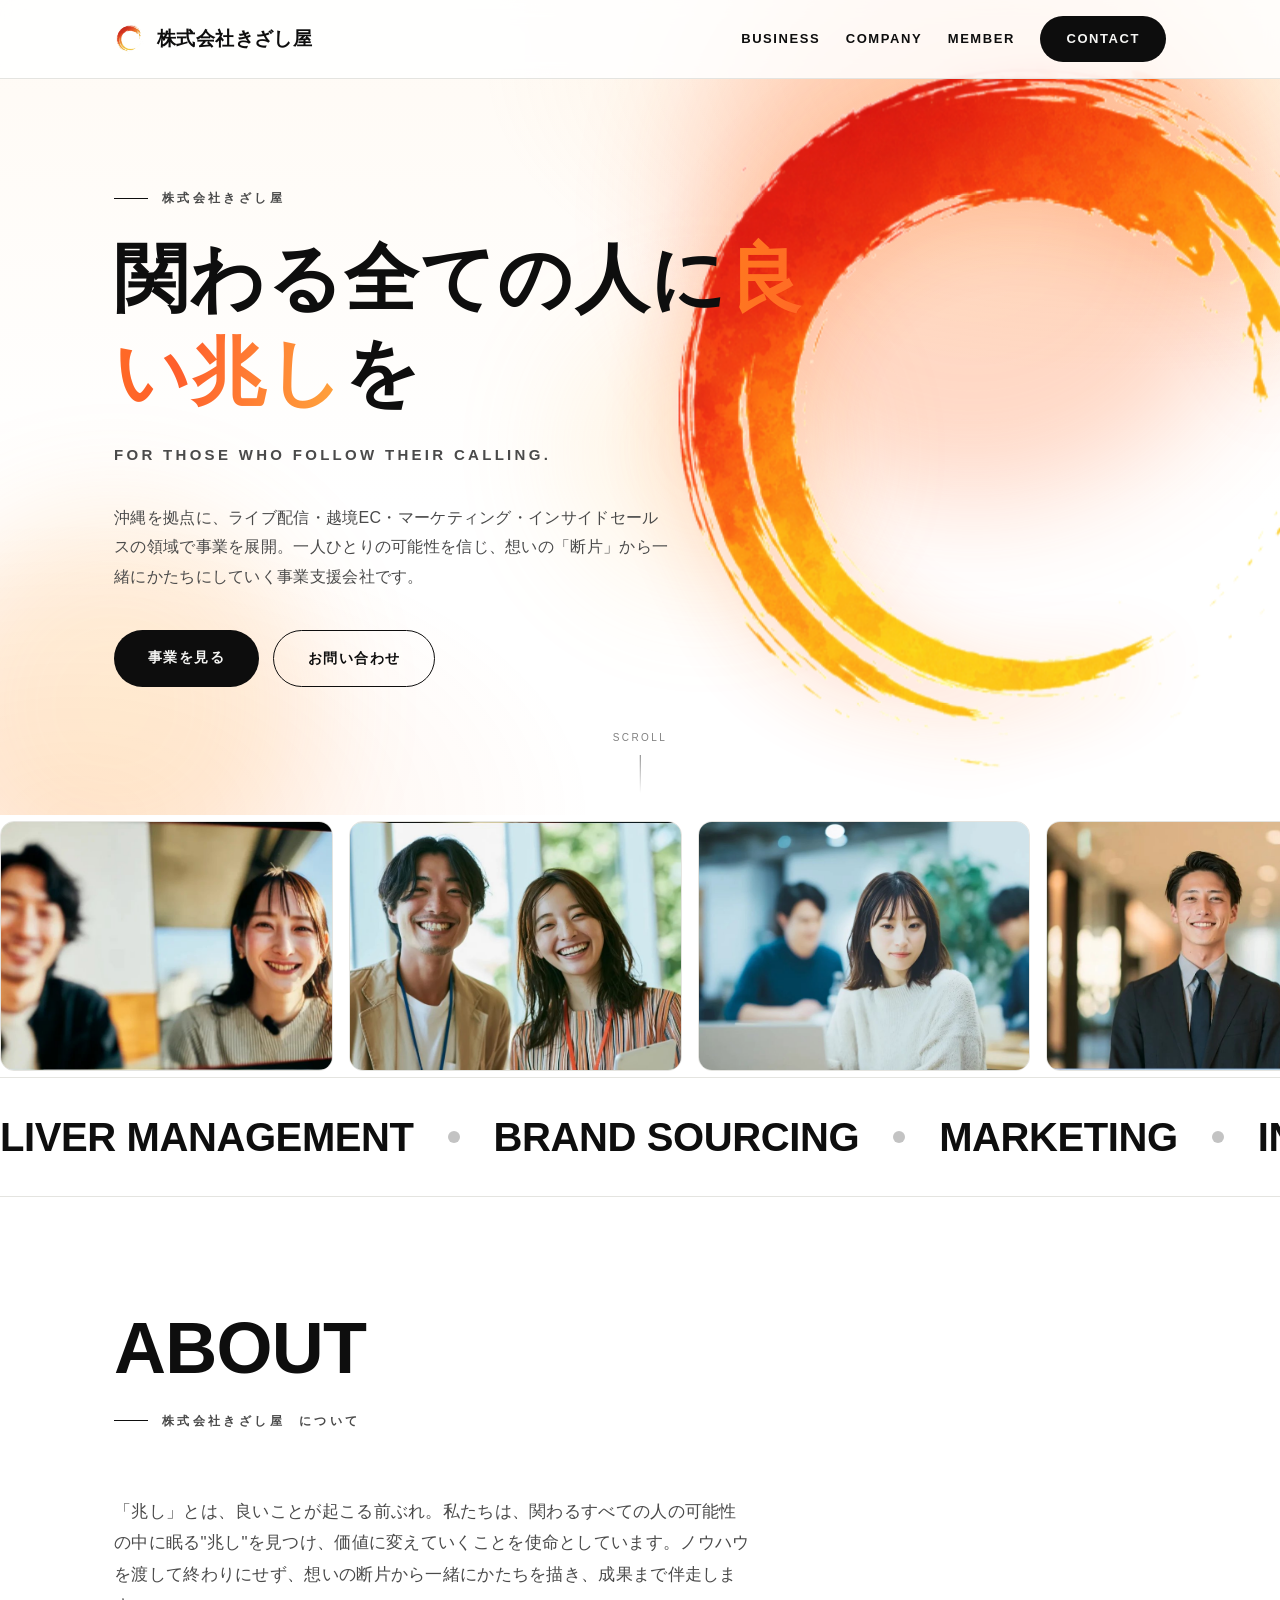
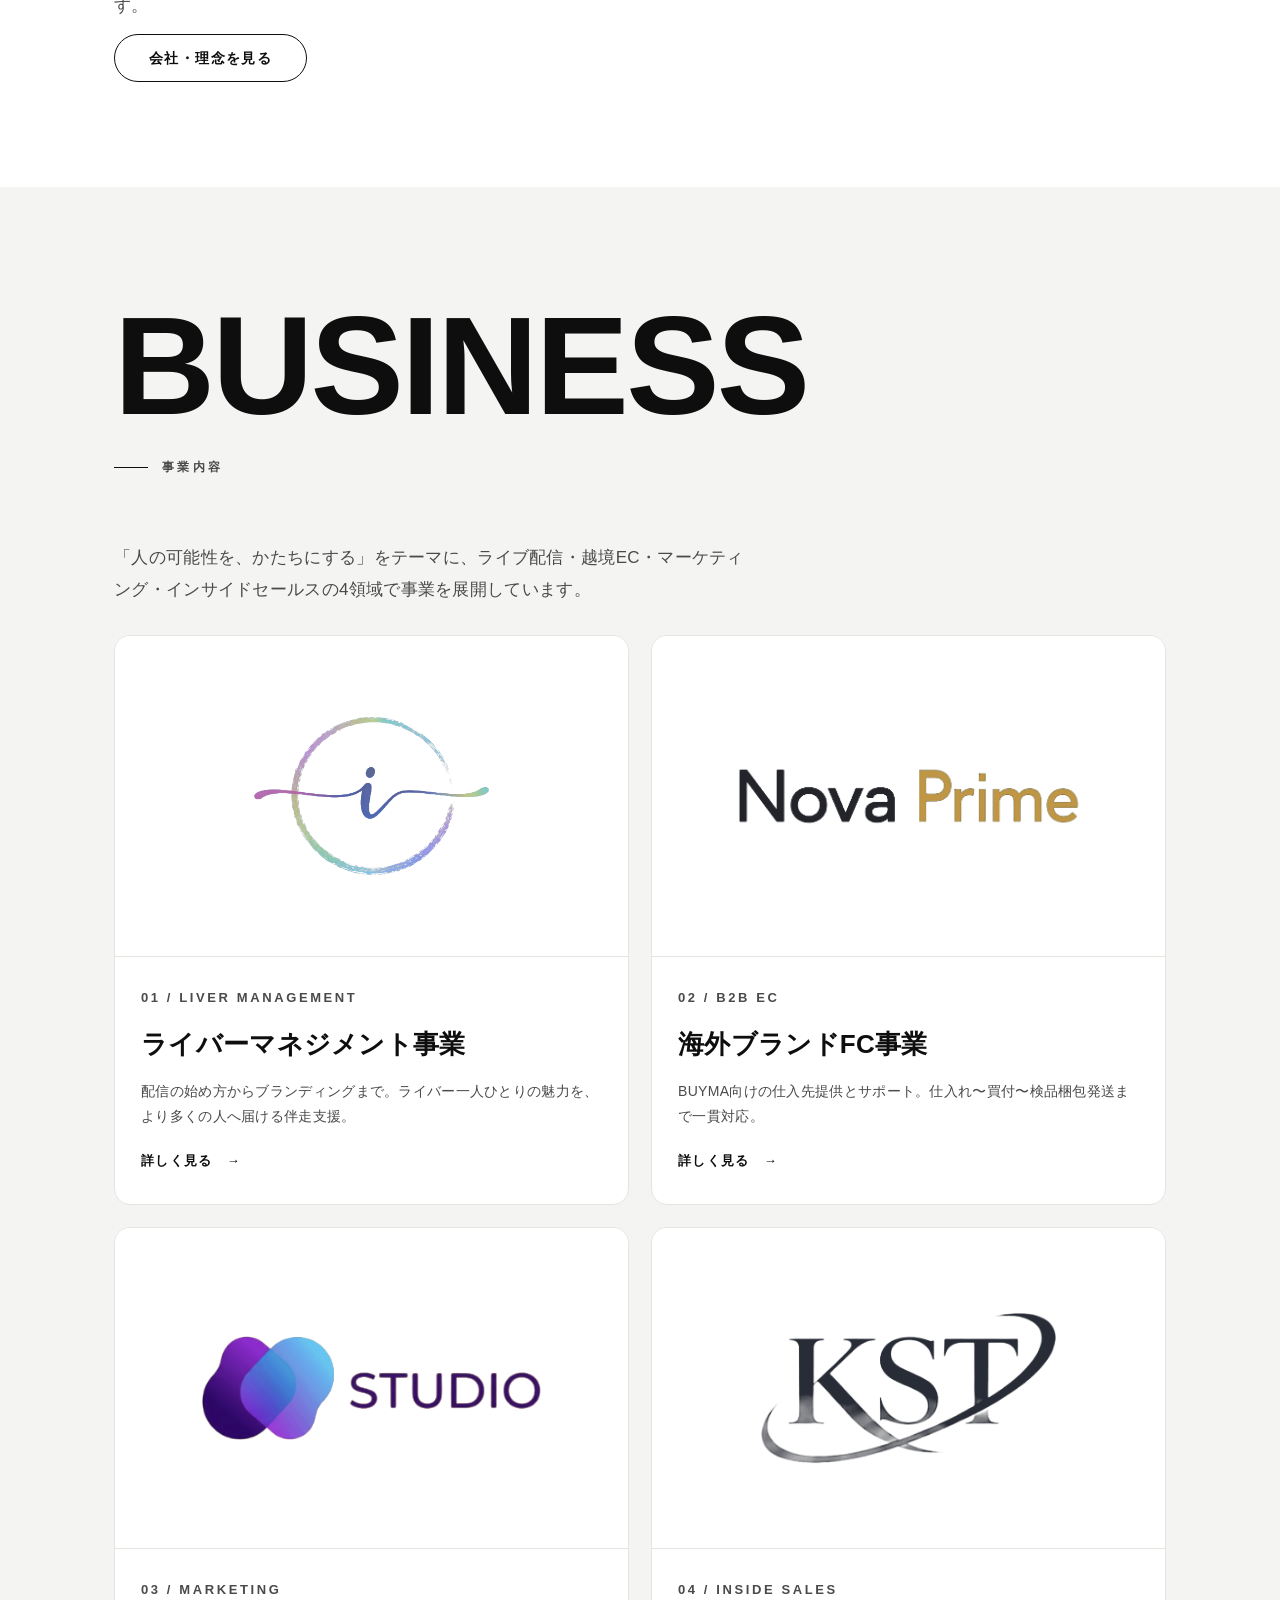
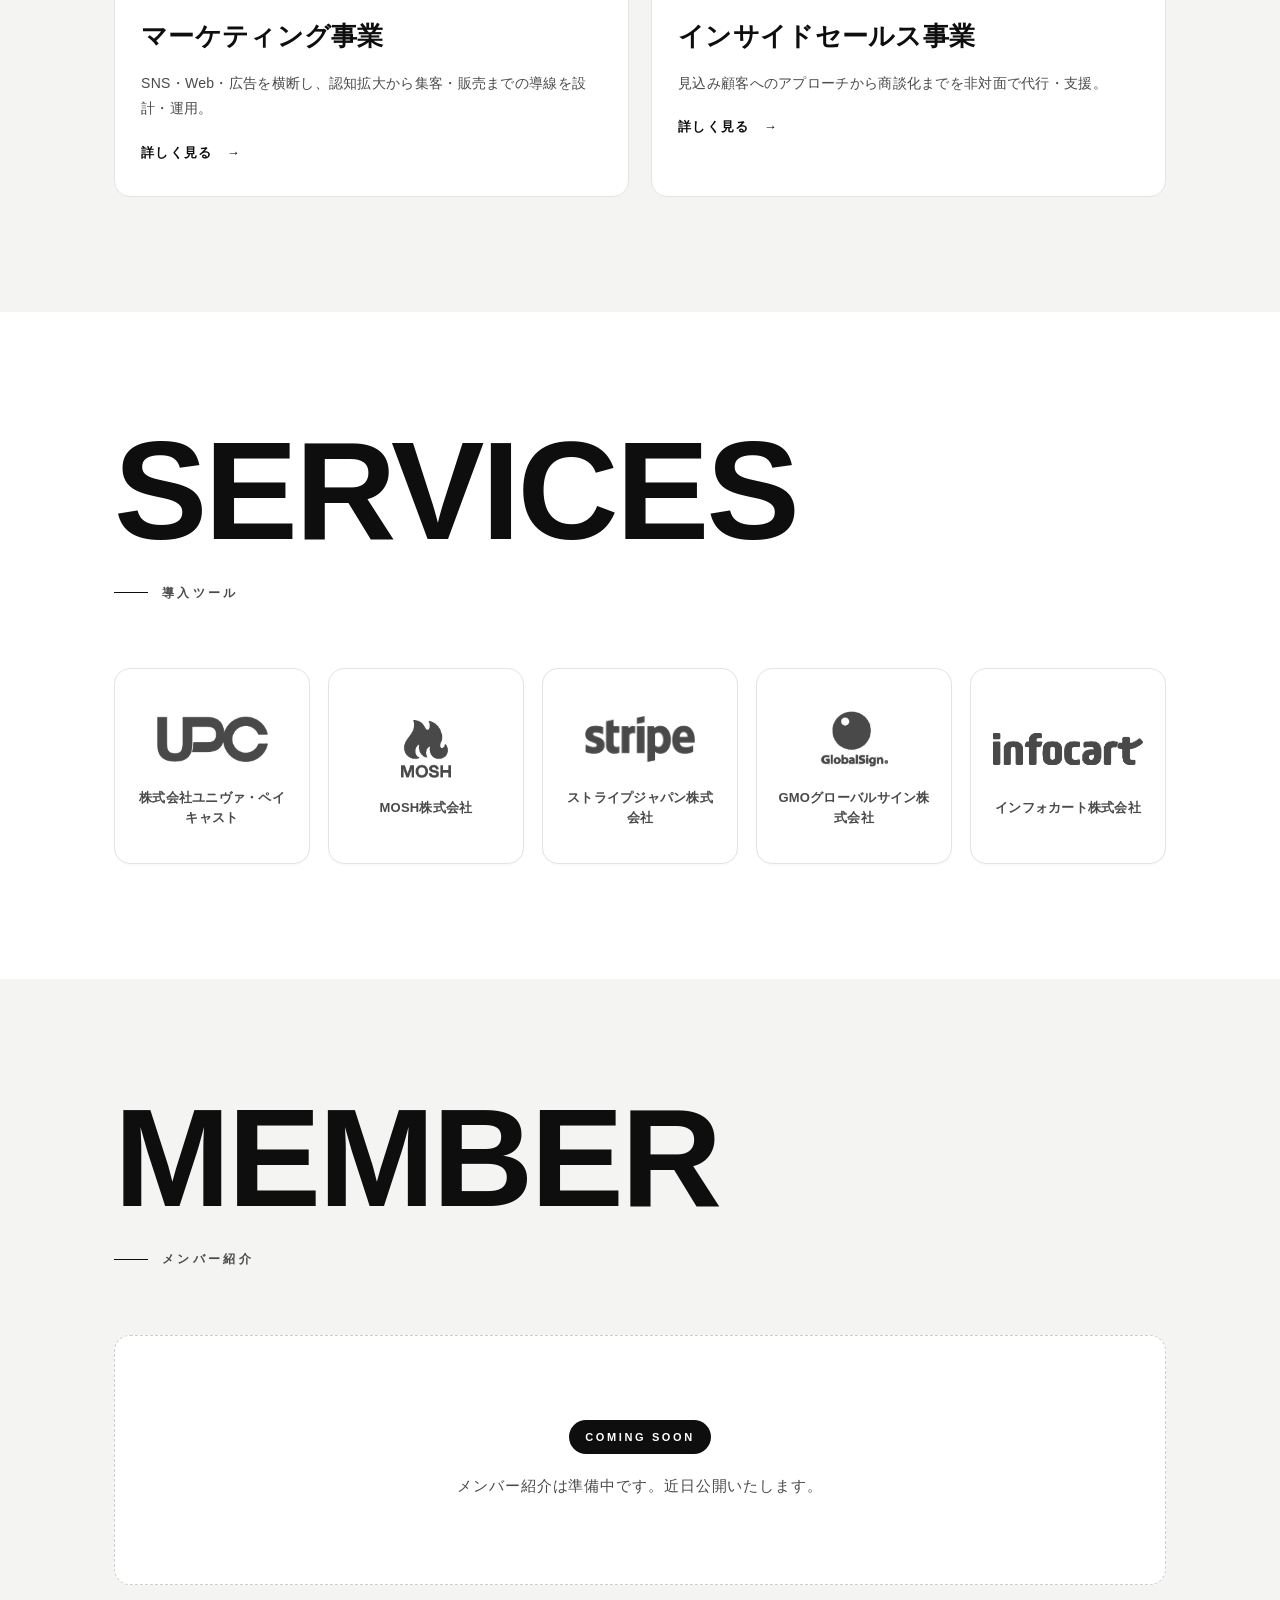
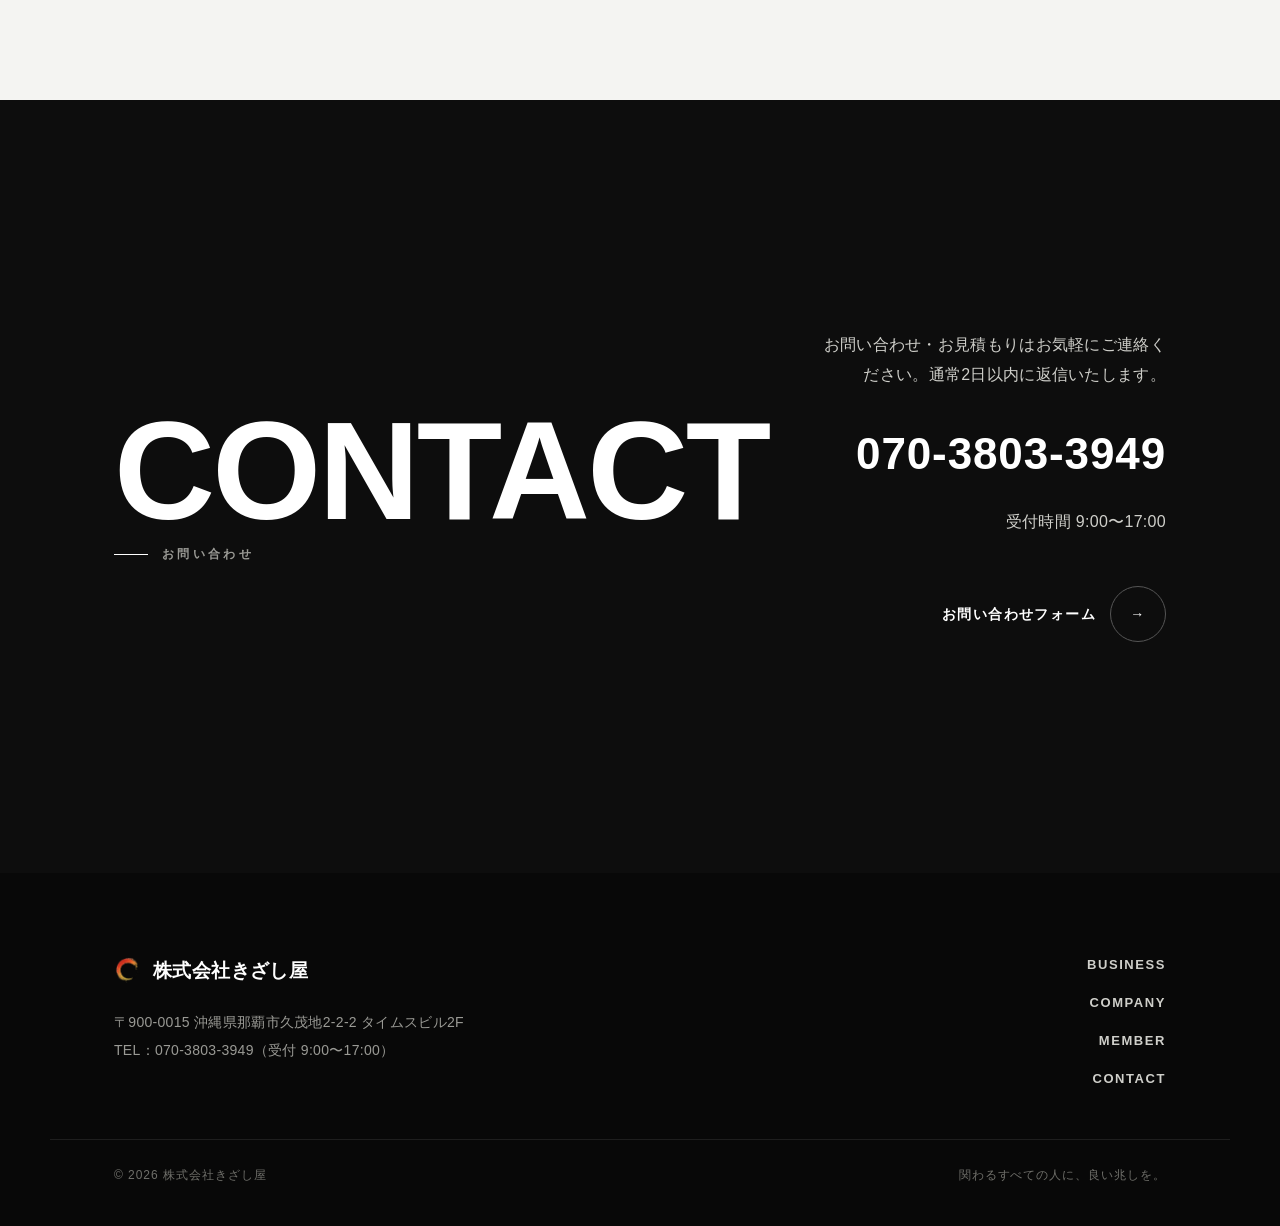
==== commit 258adabe: "ファーストビューを華やかに（温かいグラデ背景・浮遊ブロブ・見出しグラデ・円相の発光/ゆらぎ・スクロール誘導）／会社ページ文言調整 Co-Authored-By: Claude Opus 4.8 <no" ====
--- a/index.html
+++ b/index.html
@@ -49,11 +49,12 @@
 <main>
 <!-- HERO -->
 <section class="hero">
+  <div class="hero-bg" aria-hidden="true"><span></span><span></span><span></span></div>
   <img class="enso" src="assets/img/enso.png" onerror="this.onerror=null;this.src='assets/img/enso.svg'" alt="" aria-hidden="true">
   <div class="wrap hero-inner">
     <div class="hero-copy">
       <span class="label"><span class="corp">株式会社きざし屋</span></span>
-      <h1>関わる全ての人に良い兆しを</h1>
+      <h1>関わる全ての人に<span class="grad">良い兆し</span>を</h1>
       <p class="en-sub">For Those Who Follow Their Calling.</p>
       <p class="lead">沖縄を拠点に、ライブ配信・越境EC・マーケティング・インサイドセールスの領域で事業を展開。一人ひとりの可能性を信じ、想いの「断片」から一緒にかたちにしていく事業支援会社です。</p>
       <div class="hero-cta">
@@ -62,6 +63,7 @@
       </div>
     </div>
   </div>
+  <div class="scroll-cue" aria-hidden="true"><span>SCROLL</span><i></i></div>
 </section>
 
 <!-- PHOTO MARQUEE (流れる画像) -->
--- a/assets/style.css
+++ b/assets/style.css
@@ -311,3 +311,39 @@
   .stagger>*{opacity:1;transform:none;transition:none}
   .cta-solid:hover,.btn:hover,.menu a.btn:hover,.cta-ghost:hover{transform:none}
 }
+
+/* === hero: 華やかなファーストビュー === */
+.hero{background:
+  radial-gradient(120% 90% at 88% 8%, rgba(255,180,90,.20) 0%, rgba(255,180,90,0) 42%),
+  radial-gradient(90% 80% at 6% 100%, rgba(255,120,40,.10) 0%, rgba(255,120,40,0) 45%),
+  linear-gradient(180deg,#fffaf4 0%,#ffffff 62%)}
+.hero-bg{position:absolute;inset:0;z-index:0;pointer-events:none;overflow:hidden}
+.hero-bg span{position:absolute;border-radius:50%;filter:blur(60px);opacity:.55;will-change:transform}
+.hero-bg span:nth-child(1){width:44vw;height:44vw;top:-8%;right:2%;background:radial-gradient(circle,#ff8a3d,#ff5e2c);opacity:.28;animation:floatA 16s ease-in-out infinite}
+.hero-bg span:nth-child(2){width:30vw;height:30vw;bottom:-10%;left:-6%;background:radial-gradient(circle,#ffc24d,#ff8a3d);opacity:.20;animation:floatB 20s ease-in-out infinite}
+.hero-bg span:nth-child(3){width:22vw;height:22vw;top:38%;right:34%;background:radial-gradient(circle,#ffd27a,#ffae4d);opacity:.16;animation:floatA 24s ease-in-out infinite reverse}
+@keyframes floatA{0%,100%{transform:translate(0,0) scale(1)}50%{transform:translate(-4%,5%) scale(1.08)}}
+@keyframes floatB{0%,100%{transform:translate(0,0) scale(1)}50%{transform:translate(6%,-4%) scale(1.1)}}
+
+/* 円相：存在感アップ＋ゆらぎ＋発光 */
+.hero .enso{opacity:.92;filter:drop-shadow(0 12px 40px rgba(255,110,40,.28));animation:ensoIn 1.2s ease both,ensoBreath 9s ease-in-out 1.2s infinite}
+@keyframes ensoBreath{0%,100%{transform:translateY(-50%) scale(1)}50%{transform:translateY(-51%) scale(1.035)}}
+
+/* 見出しのグラデーション */
+.hero h1 .grad{background:linear-gradient(100deg,#ff7a1e 0%,#ff5e2c 45%,#ffa63d 100%);-webkit-background-clip:text;background-clip:text;-webkit-text-fill-color:transparent;color:transparent}
+
+/* スクロール誘導 */
+.scroll-cue{position:absolute;left:50%;bottom:22px;transform:translateX(-50%);z-index:2;display:flex;flex-direction:column;align-items:center;gap:8px;font-family:var(--sans);font-size:10px;letter-spacing:.24em;color:var(--ink-2);opacity:.7}
+.scroll-cue i{width:1px;height:38px;background:linear-gradient(var(--ink-2),transparent);position:relative;overflow:hidden}
+.scroll-cue i::after{content:"";position:absolute;top:-40%;left:0;width:1px;height:40%;background:var(--ink);animation:cueRun 1.8s ease-in-out infinite}
+@keyframes cueRun{0%{top:-40%}60%,100%{top:100%}}
+
+@media(prefers-reduced-motion:reduce){
+  .hero-bg span,.hero .enso{animation:none}
+  .scroll-cue i::after{animation:none}
+}
+
+@media(max-width:860px){.scroll-cue{display:none}}
+
+/* 円相の登場アニメを上書き（最終的に鮮やかに） */
+@keyframes ensoIn{from{opacity:0;transform:translateY(-50%) rotate(-10deg) scale(.9)}to{opacity:.92;transform:translateY(-50%) rotate(0) scale(1)}}
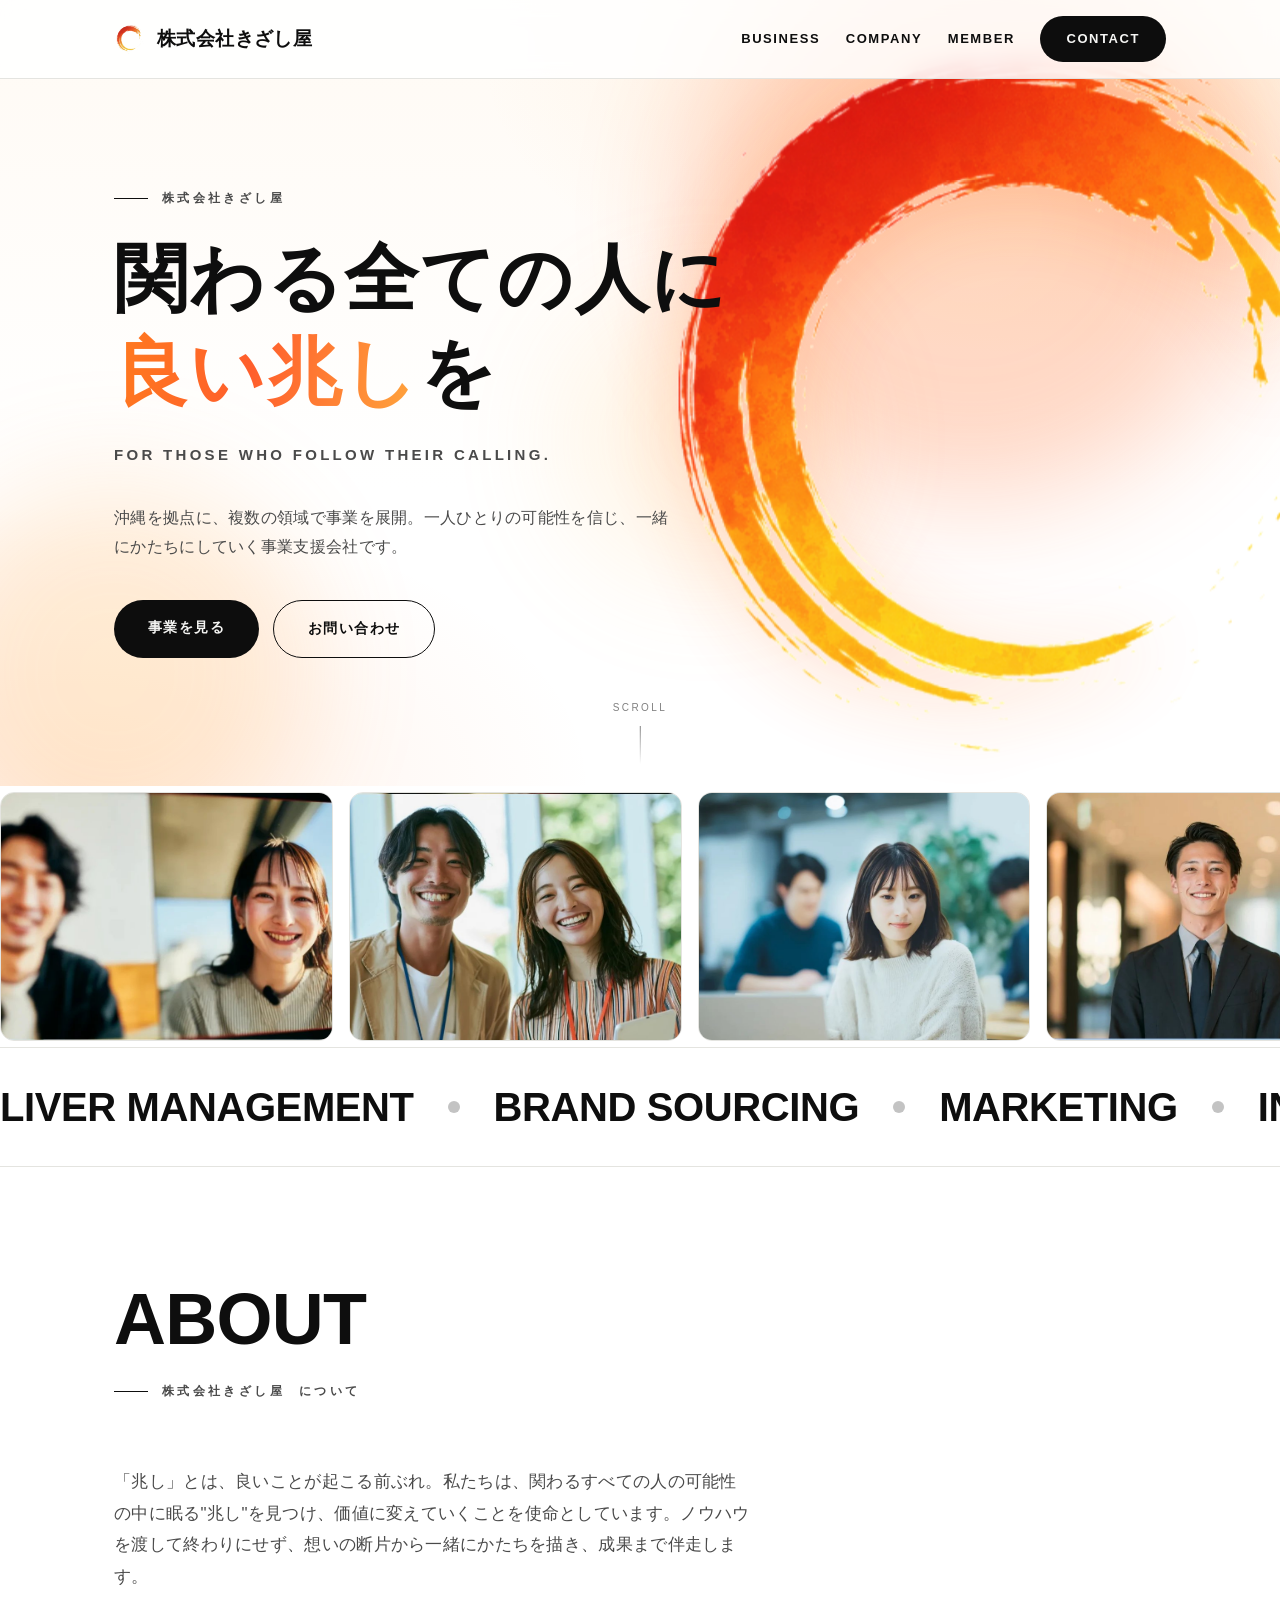
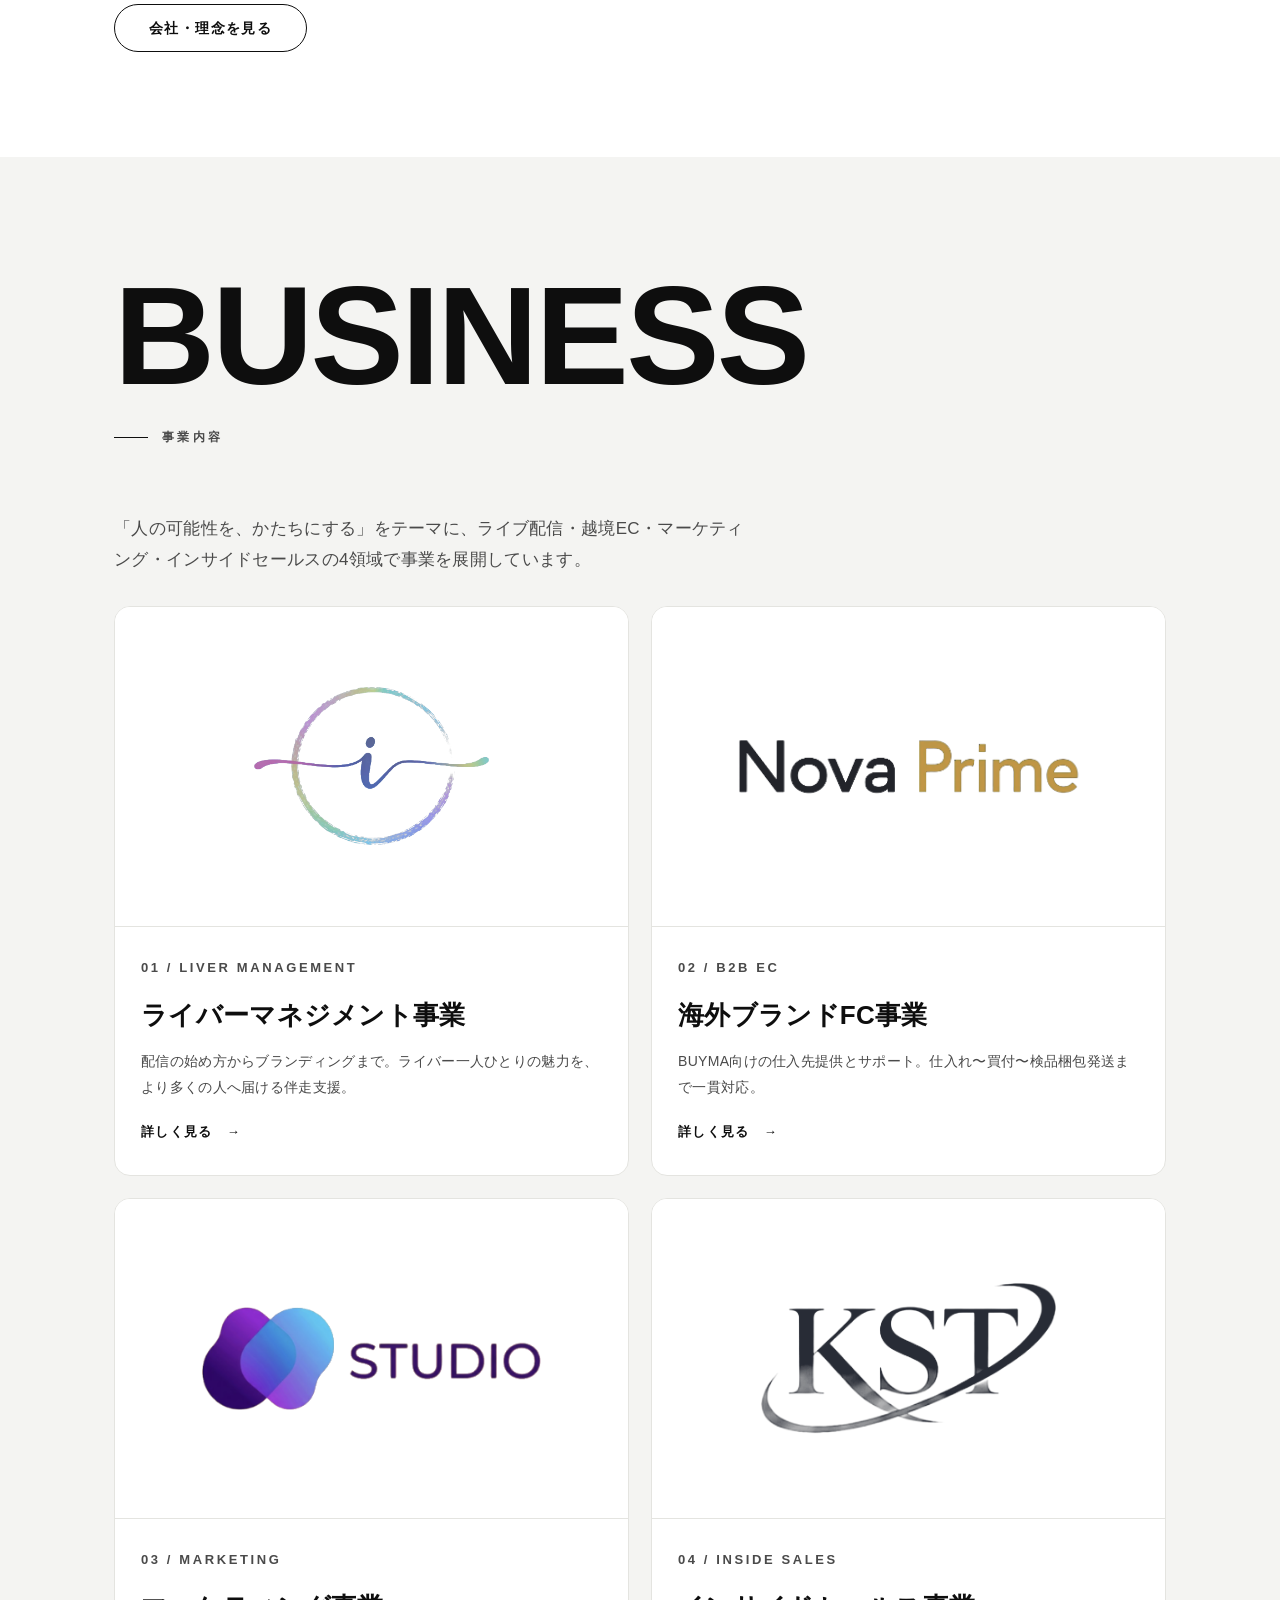
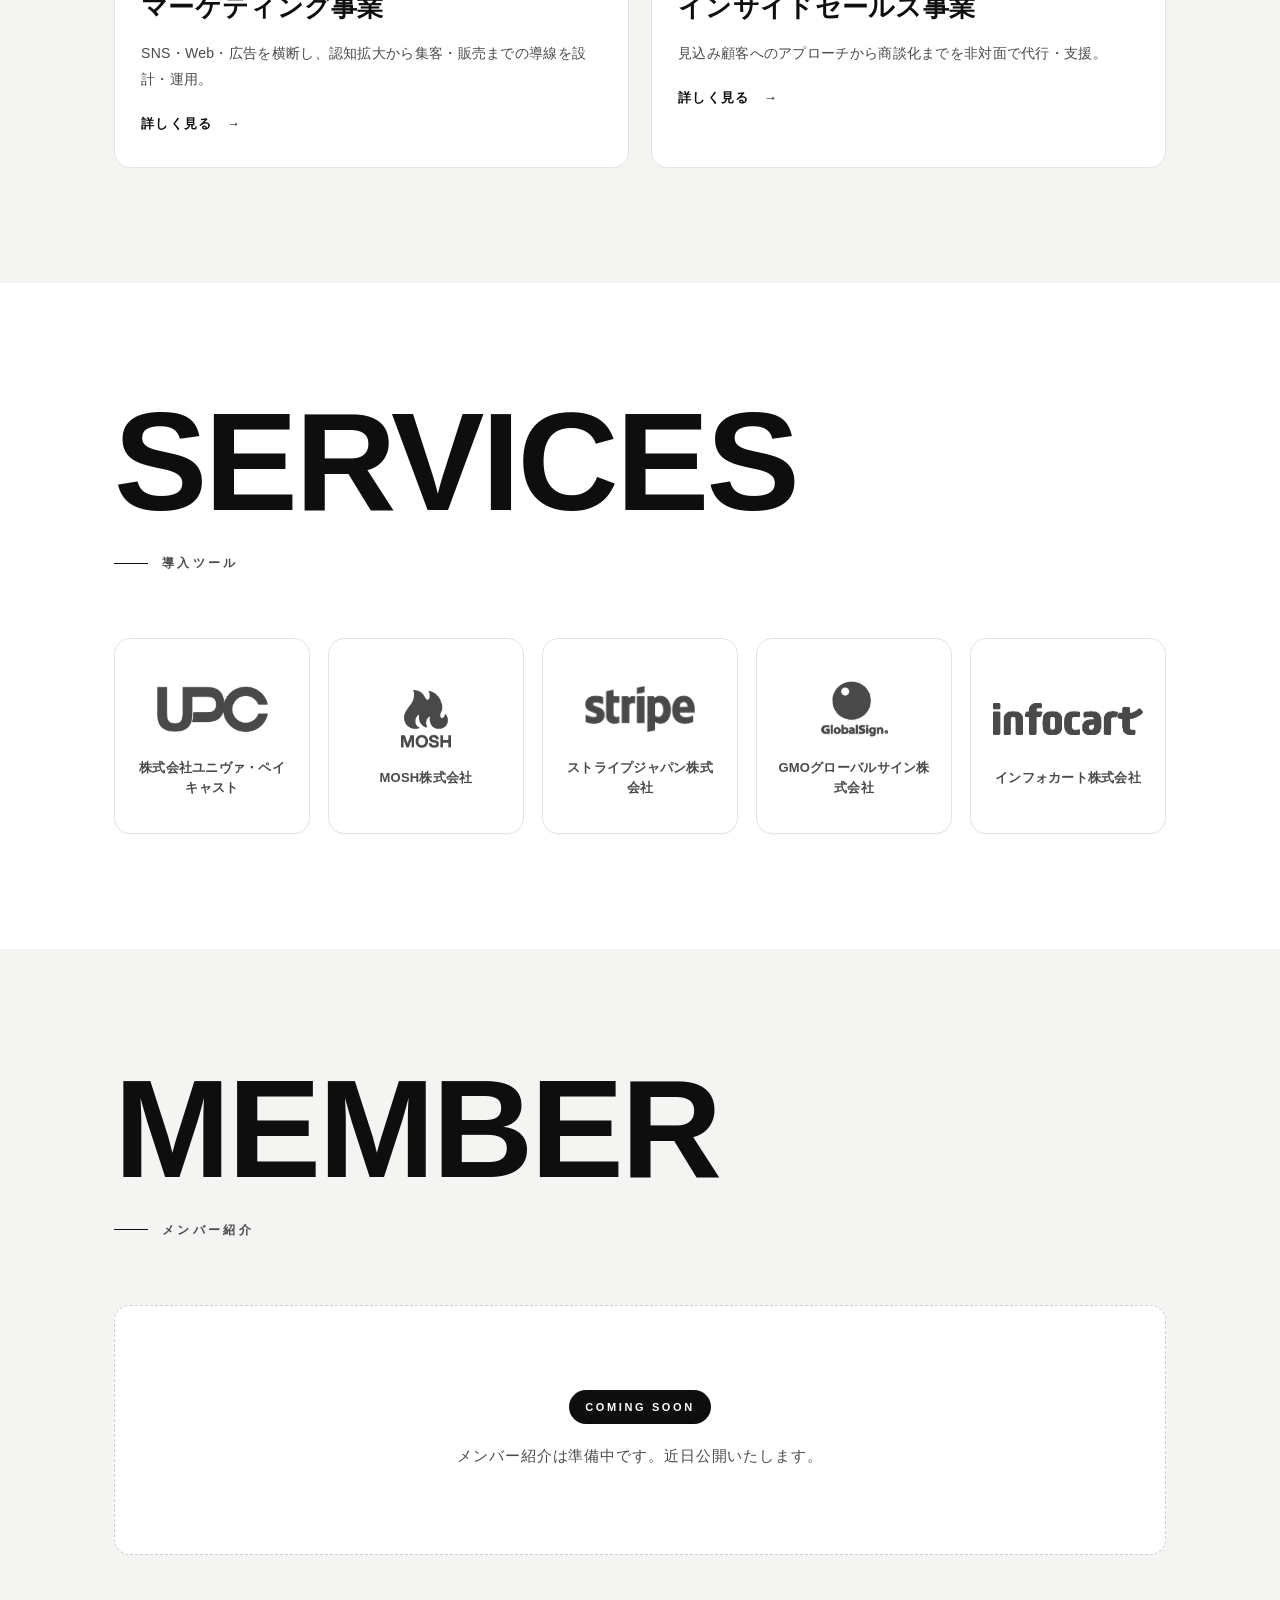
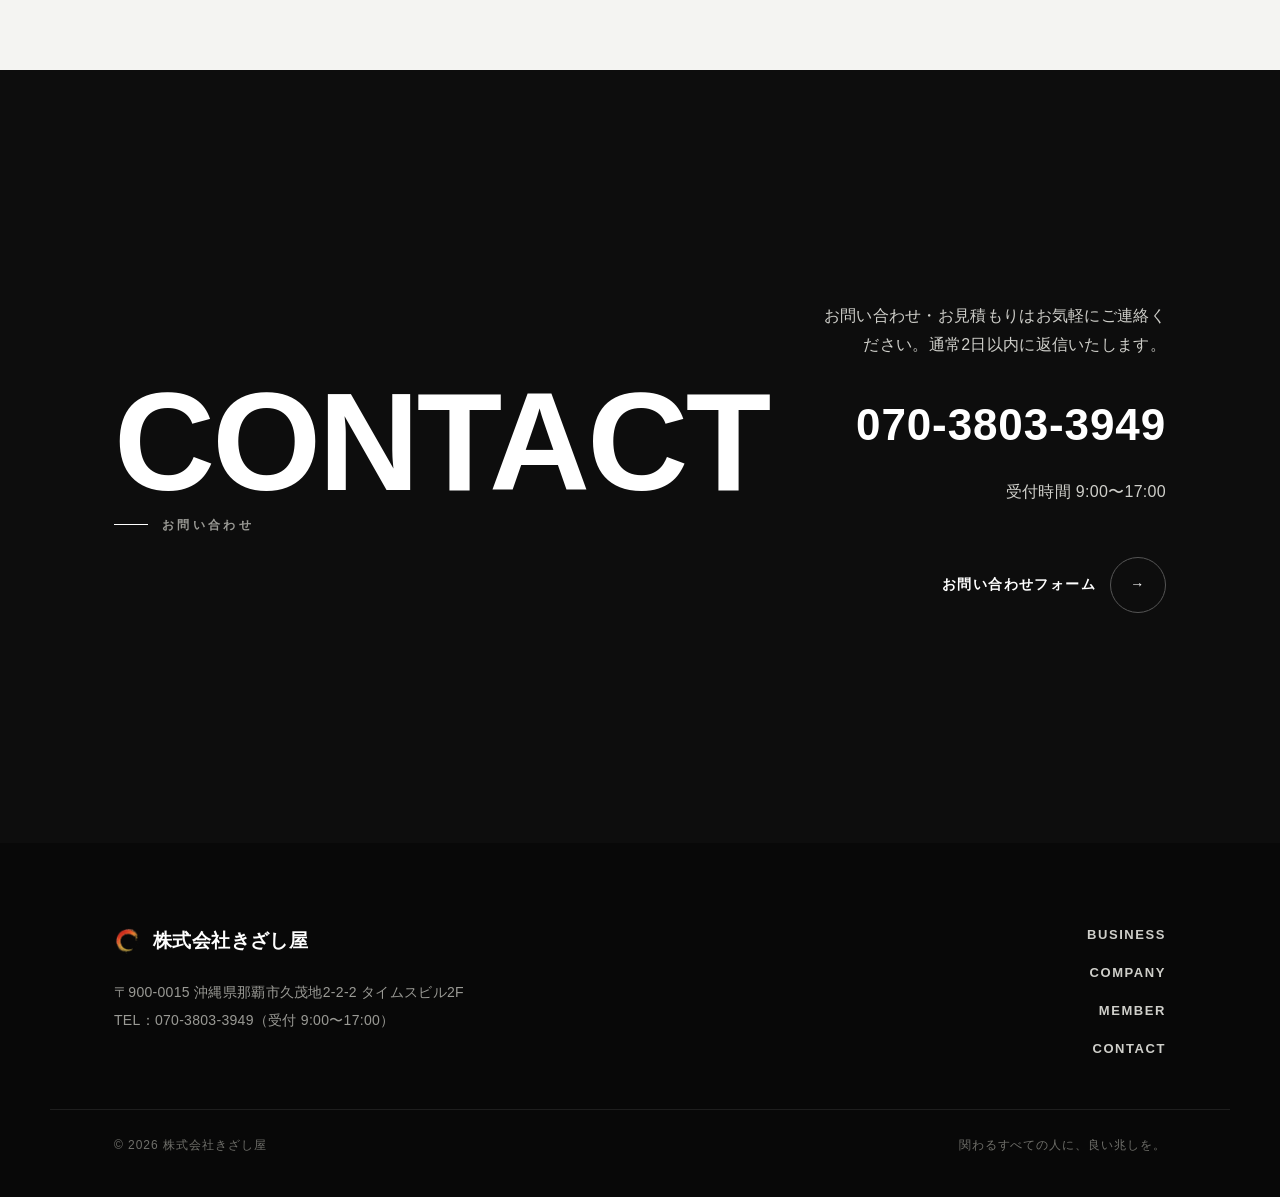
==== commit 376aa16f: "ヒーロー見出しを改行して円相との重なりを解消／リード文を簡潔化 Co-Authored-By: Claude Opus 4.8 <noreply@anthropic.com>" ====
--- a/index.html
+++ b/index.html
@@ -54,9 +54,9 @@
   <div class="wrap hero-inner">
     <div class="hero-copy">
       <span class="label"><span class="corp">株式会社きざし屋</span></span>
-      <h1>関わる全ての人に<span class="grad">良い兆し</span>を</h1>
+      <h1>関わる全ての人に<br><span class="grad">良い兆し</span>を</h1>
       <p class="en-sub">For Those Who Follow Their Calling.</p>
-      <p class="lead">沖縄を拠点に、ライブ配信・越境EC・マーケティング・インサイドセールスの領域で事業を展開。一人ひとりの可能性を信じ、想いの「断片」から一緒にかたちにしていく事業支援会社です。</p>
+      <p class="lead">沖縄を拠点に、複数の領域で事業を展開。一人ひとりの可能性を信じ、一緒にかたちにしていく事業支援会社です。</p>
       <div class="hero-cta">
         <a href="business.html" class="cta-solid">事業を見る</a>
         <a href="contact.html" class="cta-ghost">お問い合わせ</a>
--- a/assets/style.css
+++ b/assets/style.css
@@ -347,3 +347,6 @@
 
 /* 円相の登場アニメを上書き（最終的に鮮やかに） */
 @keyframes ensoIn{from{opacity:0;transform:translateY(-50%) rotate(-10deg) scale(.9)}to{opacity:.92;transform:translateY(-50%) rotate(0) scale(1)}}
+
+/* 代表紹介の本文内は社名も本文と同じゴシックに統一 */
+.lead-grid .corp{font-family:inherit;font-feature-settings:normal}
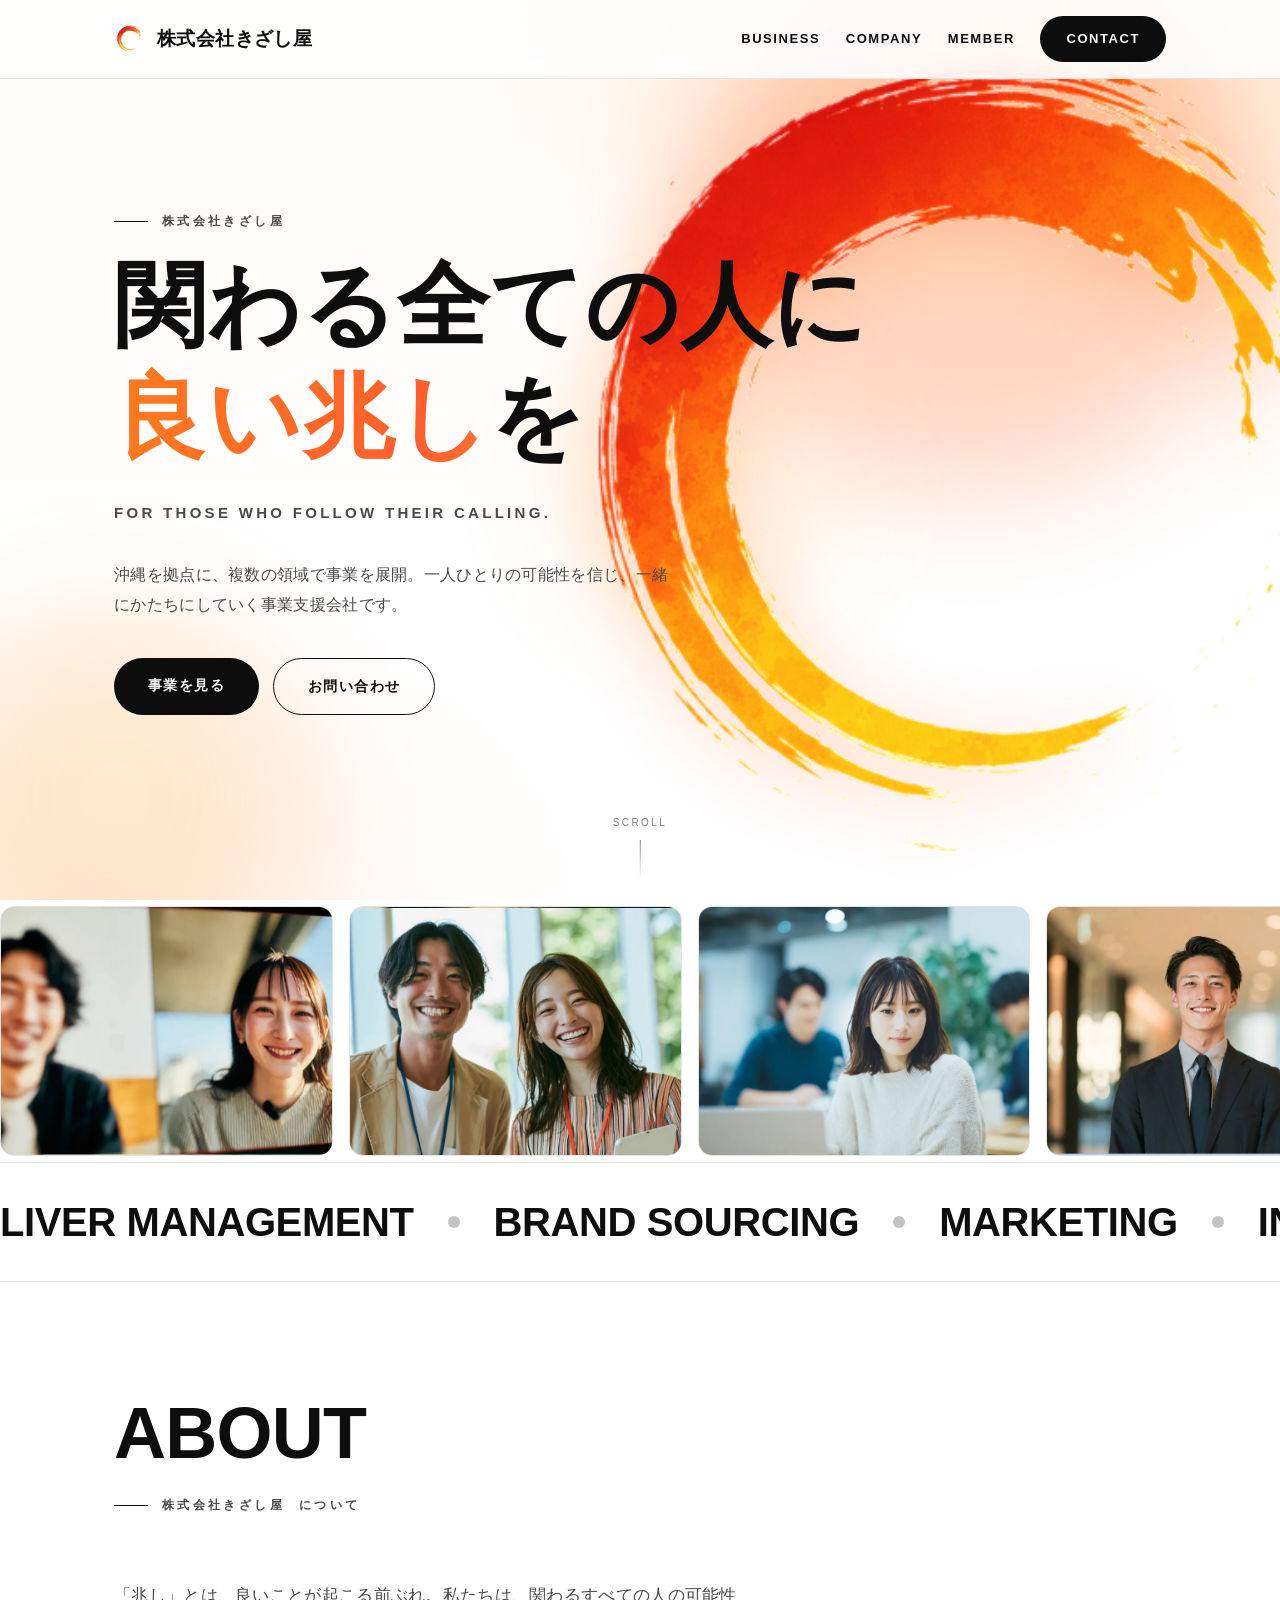
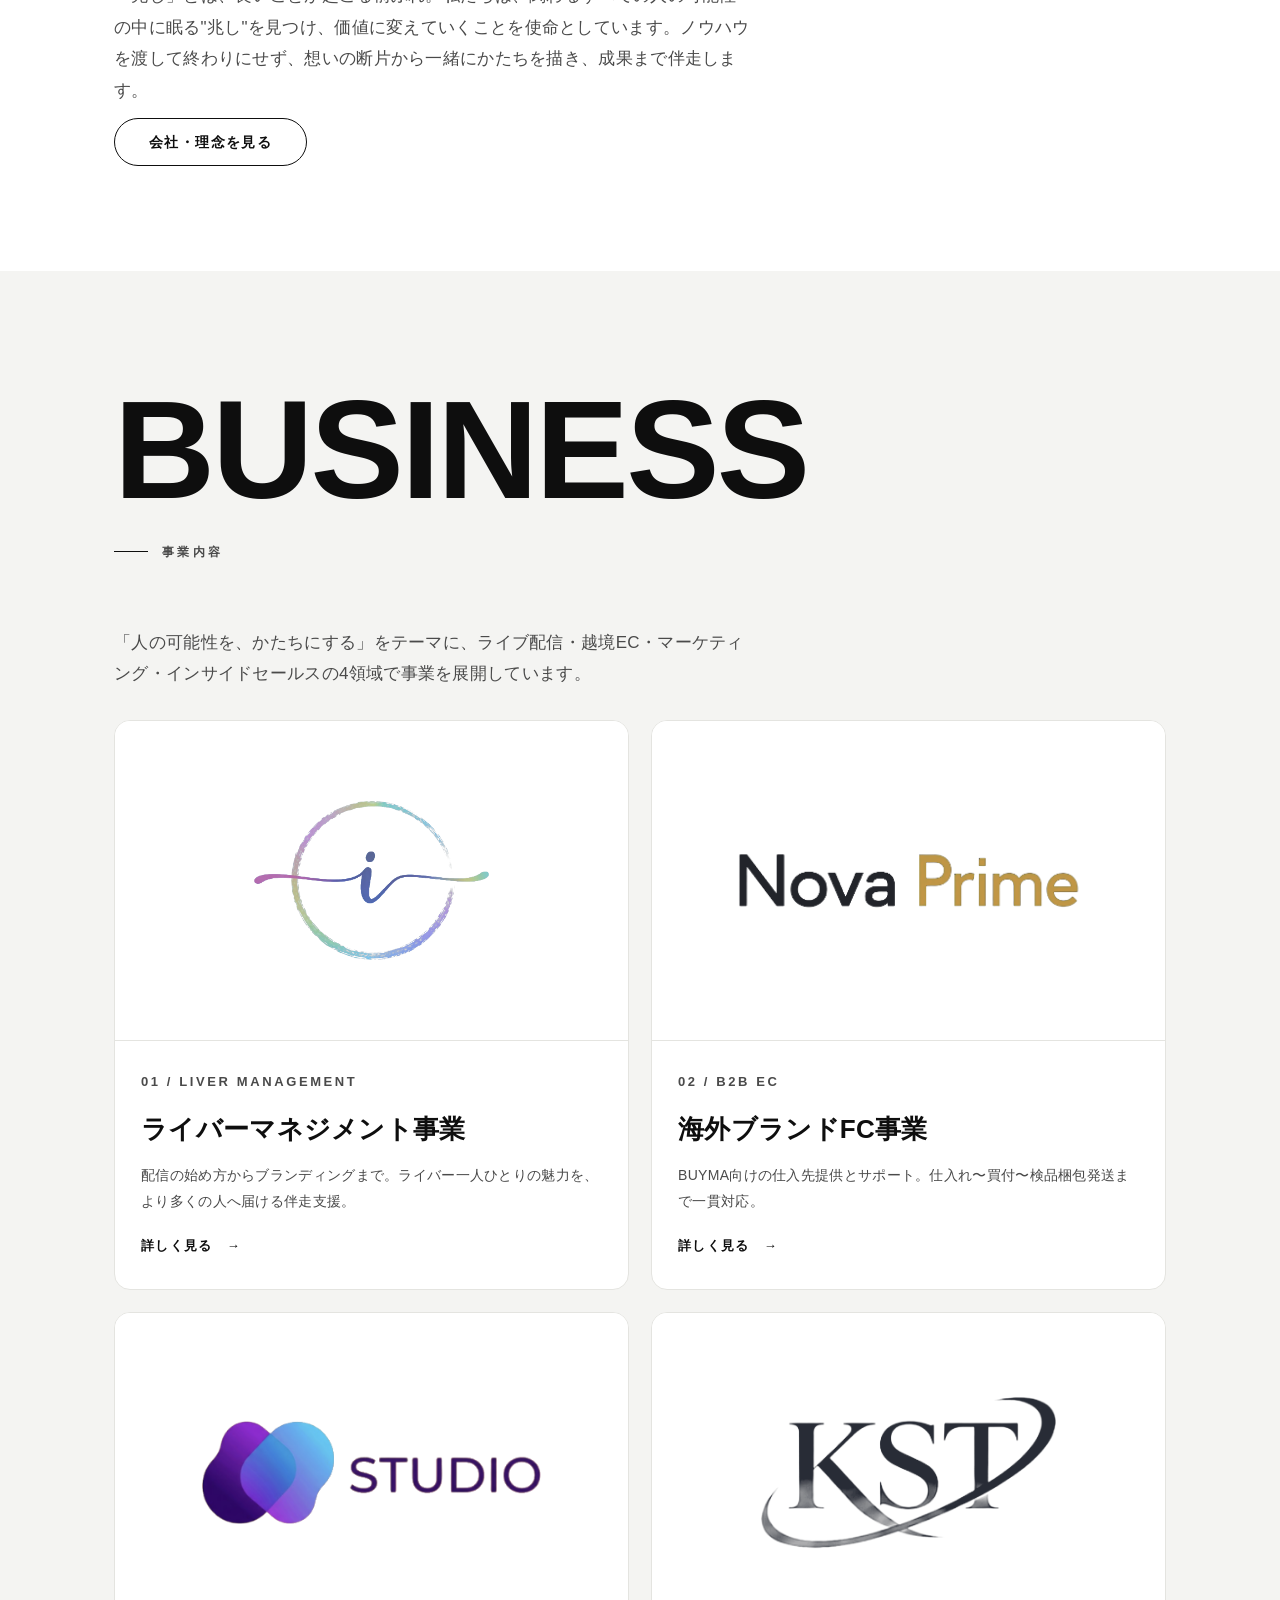
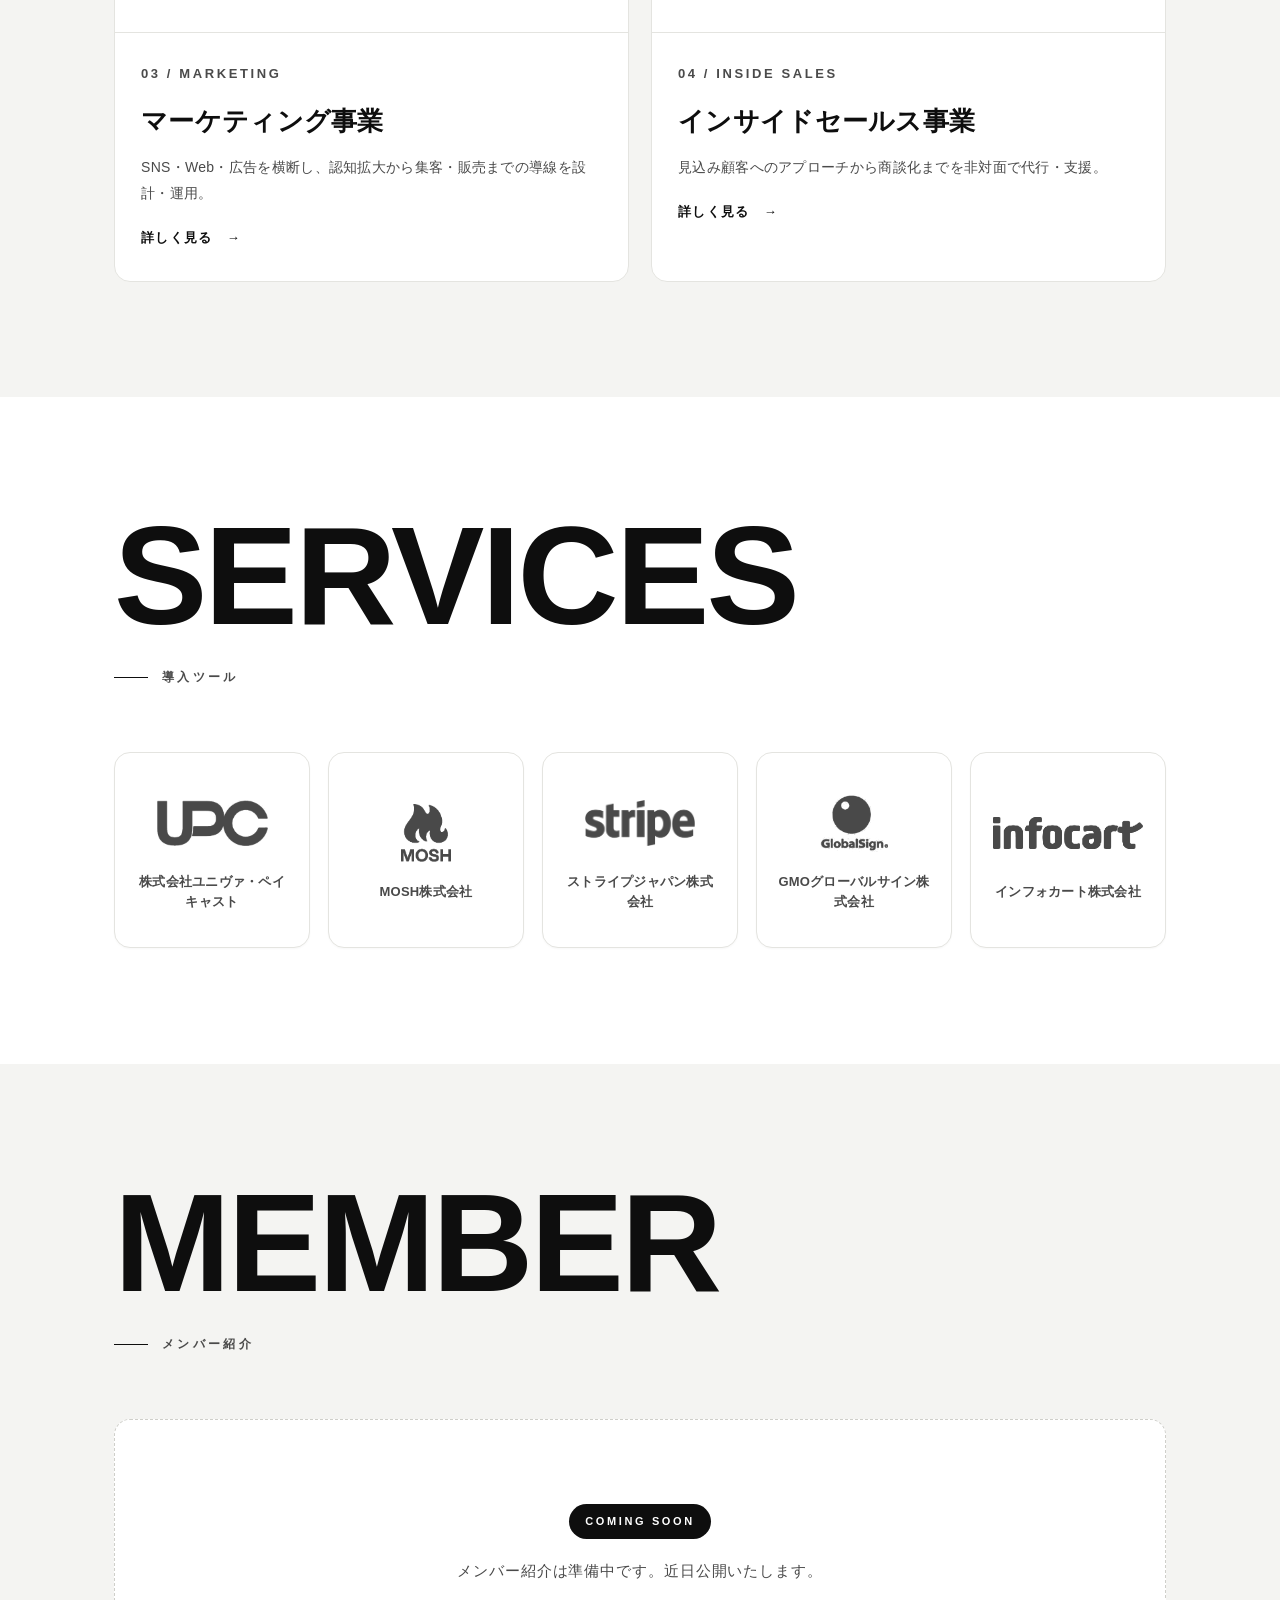
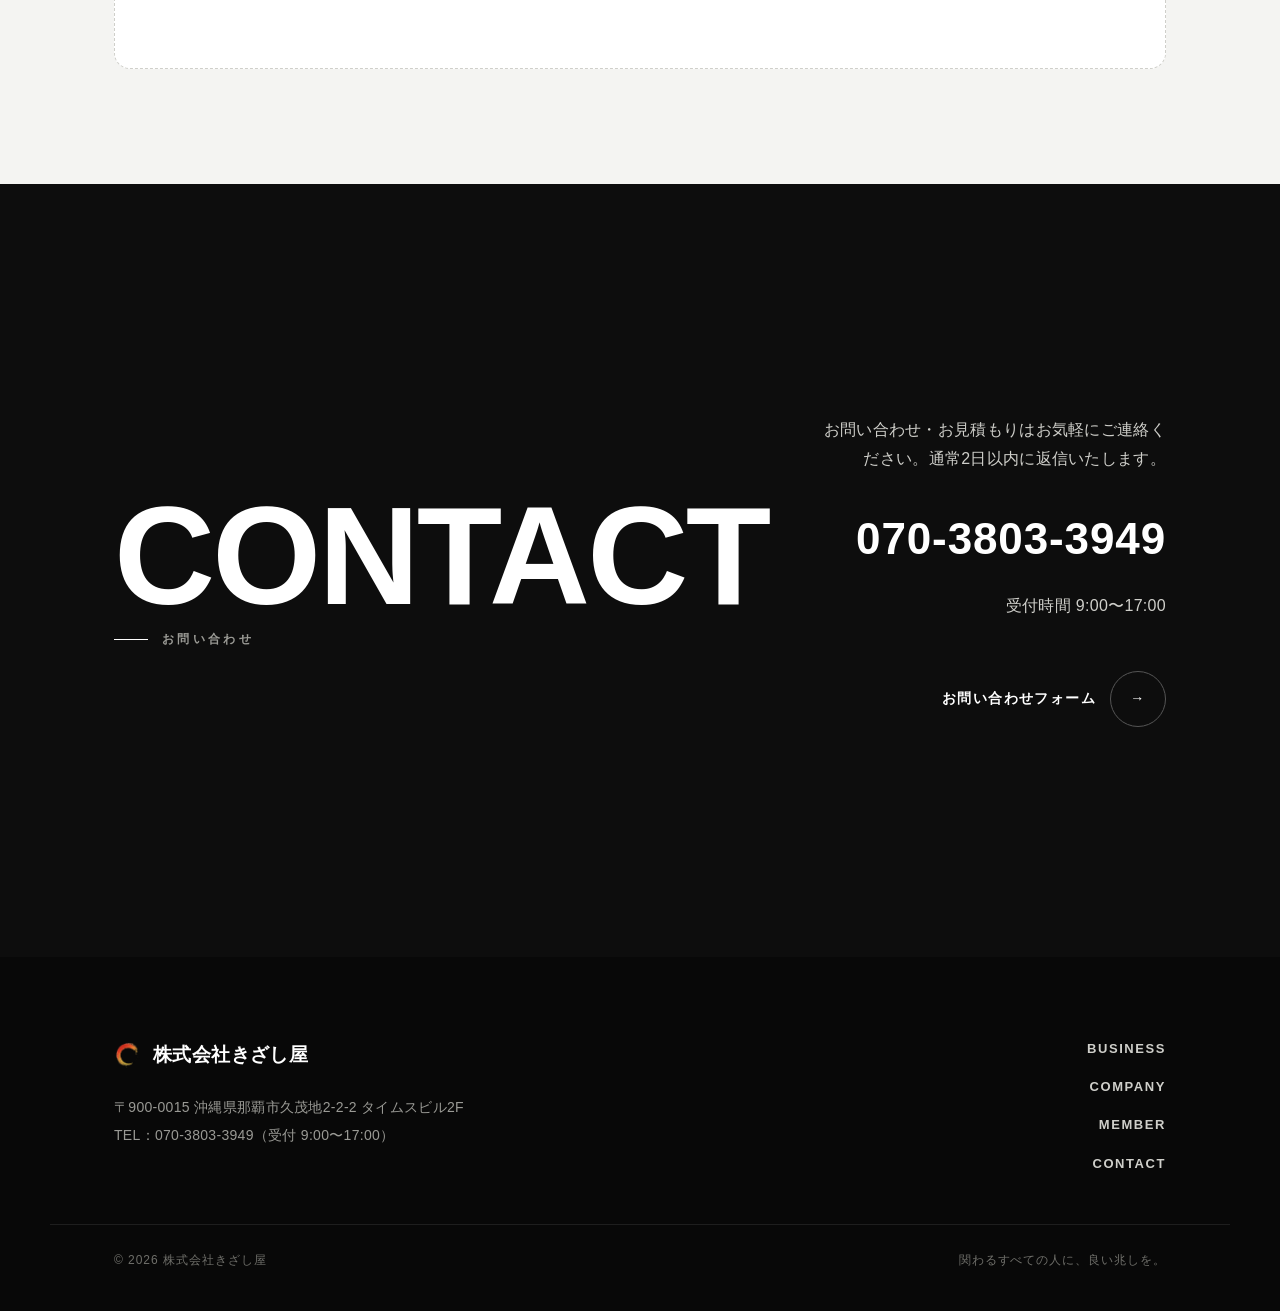
==== commit bcee67a0: "ファーストビューを強化（フルスクリーン化・見出しの行せり上がり登場・大型化・グラデの揺らぎ・円相の劇的登場・背景の視差） Co-Authored-By: Claude Opus 4.8 <norepl" ====
--- a/index.html
+++ b/index.html
@@ -54,7 +54,7 @@
   <div class="wrap hero-inner">
     <div class="hero-copy">
       <span class="label"><span class="corp">株式会社きざし屋</span></span>
-      <h1>関わる全ての人に<br><span class="grad">良い兆し</span>を</h1>
+      <h1 class="kv"><span class="ln"><span>関わる全ての人に</span></span><span class="ln"><span><span class="grad">良い兆し</span>を</span></span></h1>
       <p class="en-sub">For Those Who Follow Their Calling.</p>
       <p class="lead">沖縄を拠点に、複数の領域で事業を展開。一人ひとりの可能性を信じ、一緒にかたちにしていく事業支援会社です。</p>
       <div class="hero-cta">
--- a/assets/style.css
+++ b/assets/style.css
@@ -350,3 +350,29 @@
 
 /* 代表紹介の本文内は社名も本文と同じゴシックに統一 */
 .lead-grid .corp{font-family:inherit;font-feature-settings:normal}
+
+/* === ファーストビューのインパクト強化 === */
+/* 画面いっぱいに */
+.hero{min-height:100svh;display:flex;align-items:center;padding-top:clamp(110px,15vh,170px);padding-bottom:clamp(96px,13vh,150px)}
+.hero .hero-inner{width:100%}
+
+/* 見出し：大きく・行ごとにせり上がる */
+.hero h1.kv{font-size:clamp(40px,7.4vw,92px);line-height:1.16;letter-spacing:.01em;margin:20px 0 22px;animation:none}
+.hero h1.kv .ln{display:block;overflow:hidden;padding-bottom:.06em}
+.hero h1.kv .ln>span{display:block;transform:translateY(116%);animation:lineUp 1s cubic-bezier(.2,.8,.2,1) both}
+.hero h1.kv .ln:nth-child(1)>span{animation-delay:.12s}
+.hero h1.kv .ln:nth-child(2)>span{animation-delay:.30s}
+@keyframes lineUp{to{transform:none}}
+
+/* キーワードのグラデをゆっくり揺らす */
+.hero h1 .grad{background:linear-gradient(100deg,#ff7a1e 0%,#ff5e2c 38%,#ffab3d 70%,#ff7a1e 100%);background-size:220% 100%;-webkit-background-clip:text;background-clip:text;-webkit-text-fill-color:transparent;color:transparent;animation:shimmer 6s ease-in-out infinite}
+@keyframes shimmer{0%,100%{background-position:0% 50%}50%{background-position:100% 50%}}
+
+/* 円相：より大きく・よりドラマチックに登場 */
+.hero .enso{width:min(760px,62vw);opacity:.94}
+@keyframes ensoIn{0%{opacity:0;transform:translateY(-50%) rotate(-26deg) scale(.72)}70%{opacity:.94;transform:translateY(-50%) rotate(3deg) scale(1.03)}100%{opacity:.94;transform:translateY(-50%) rotate(0) scale(1)}}
+
+@media(prefers-reduced-motion:reduce){
+  .hero h1.kv .ln>span{transform:none;animation:none}
+  .hero h1 .grad{animation:none}
+}
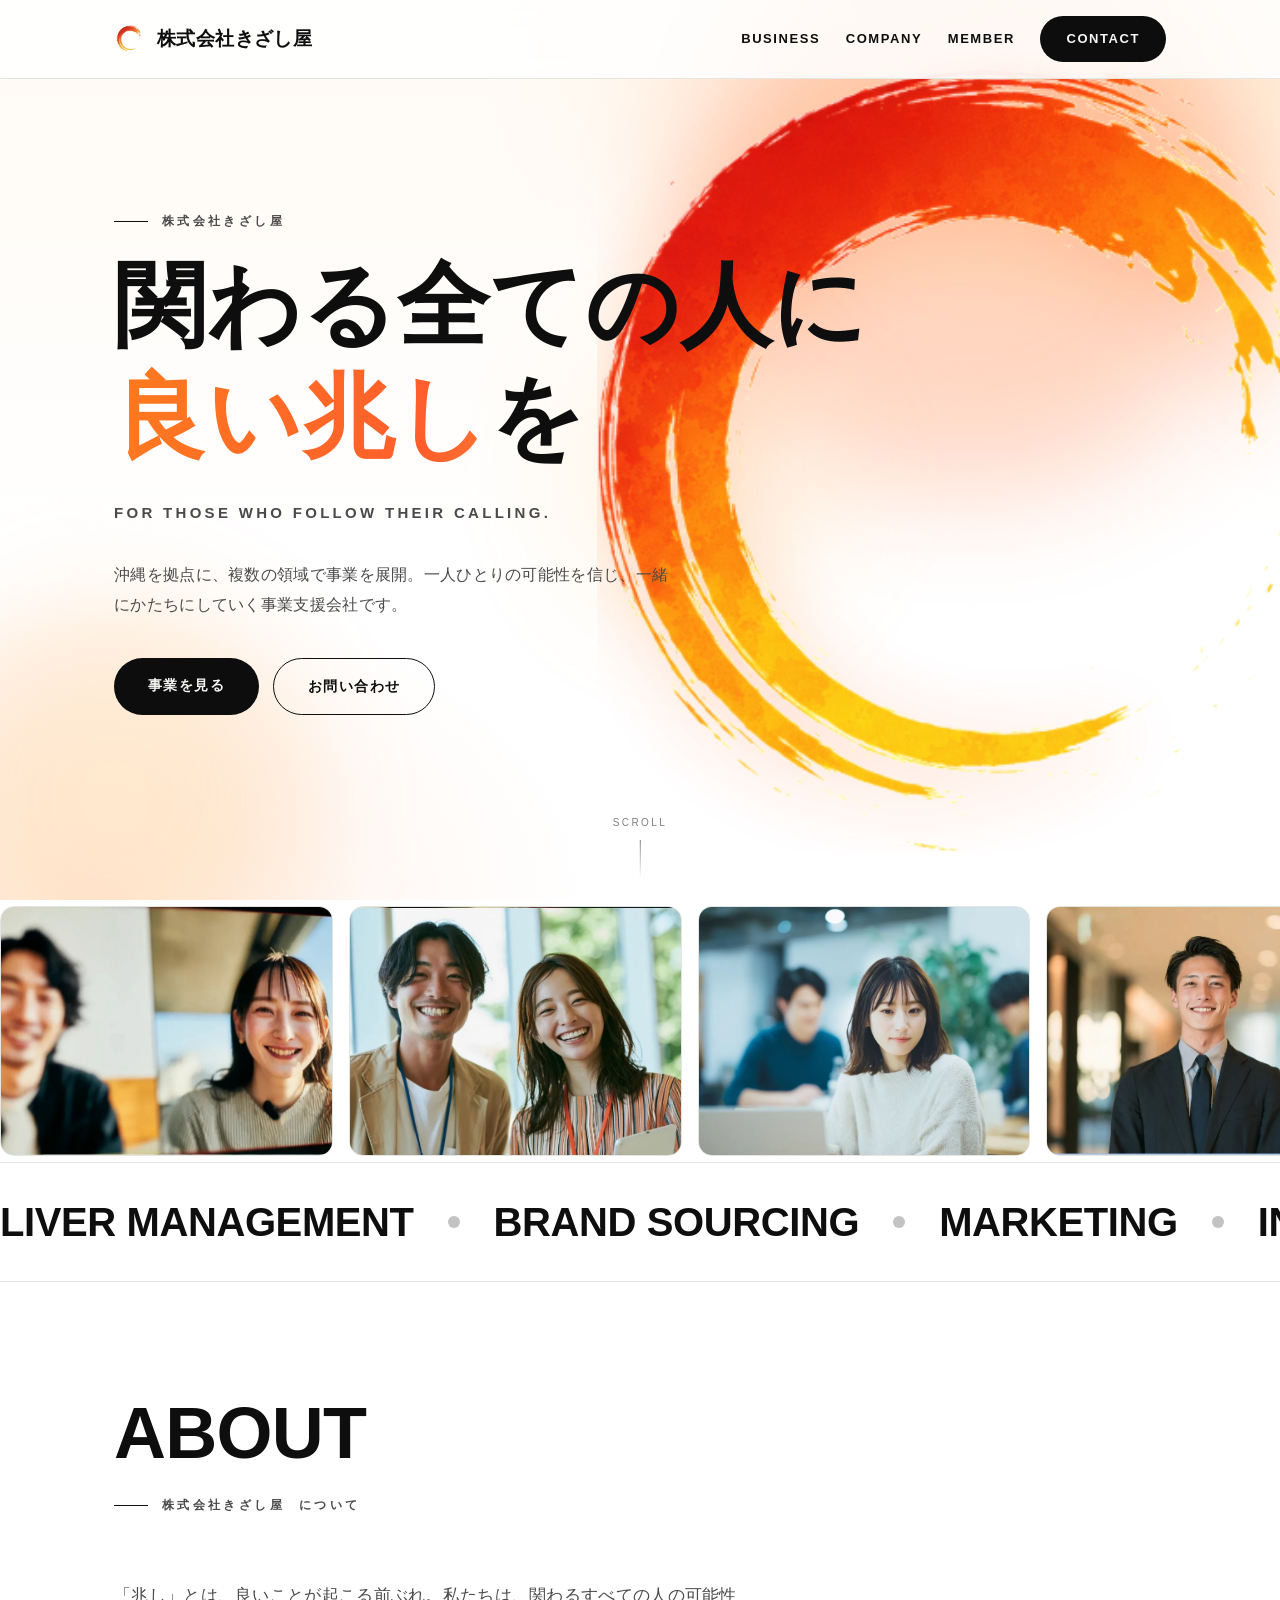
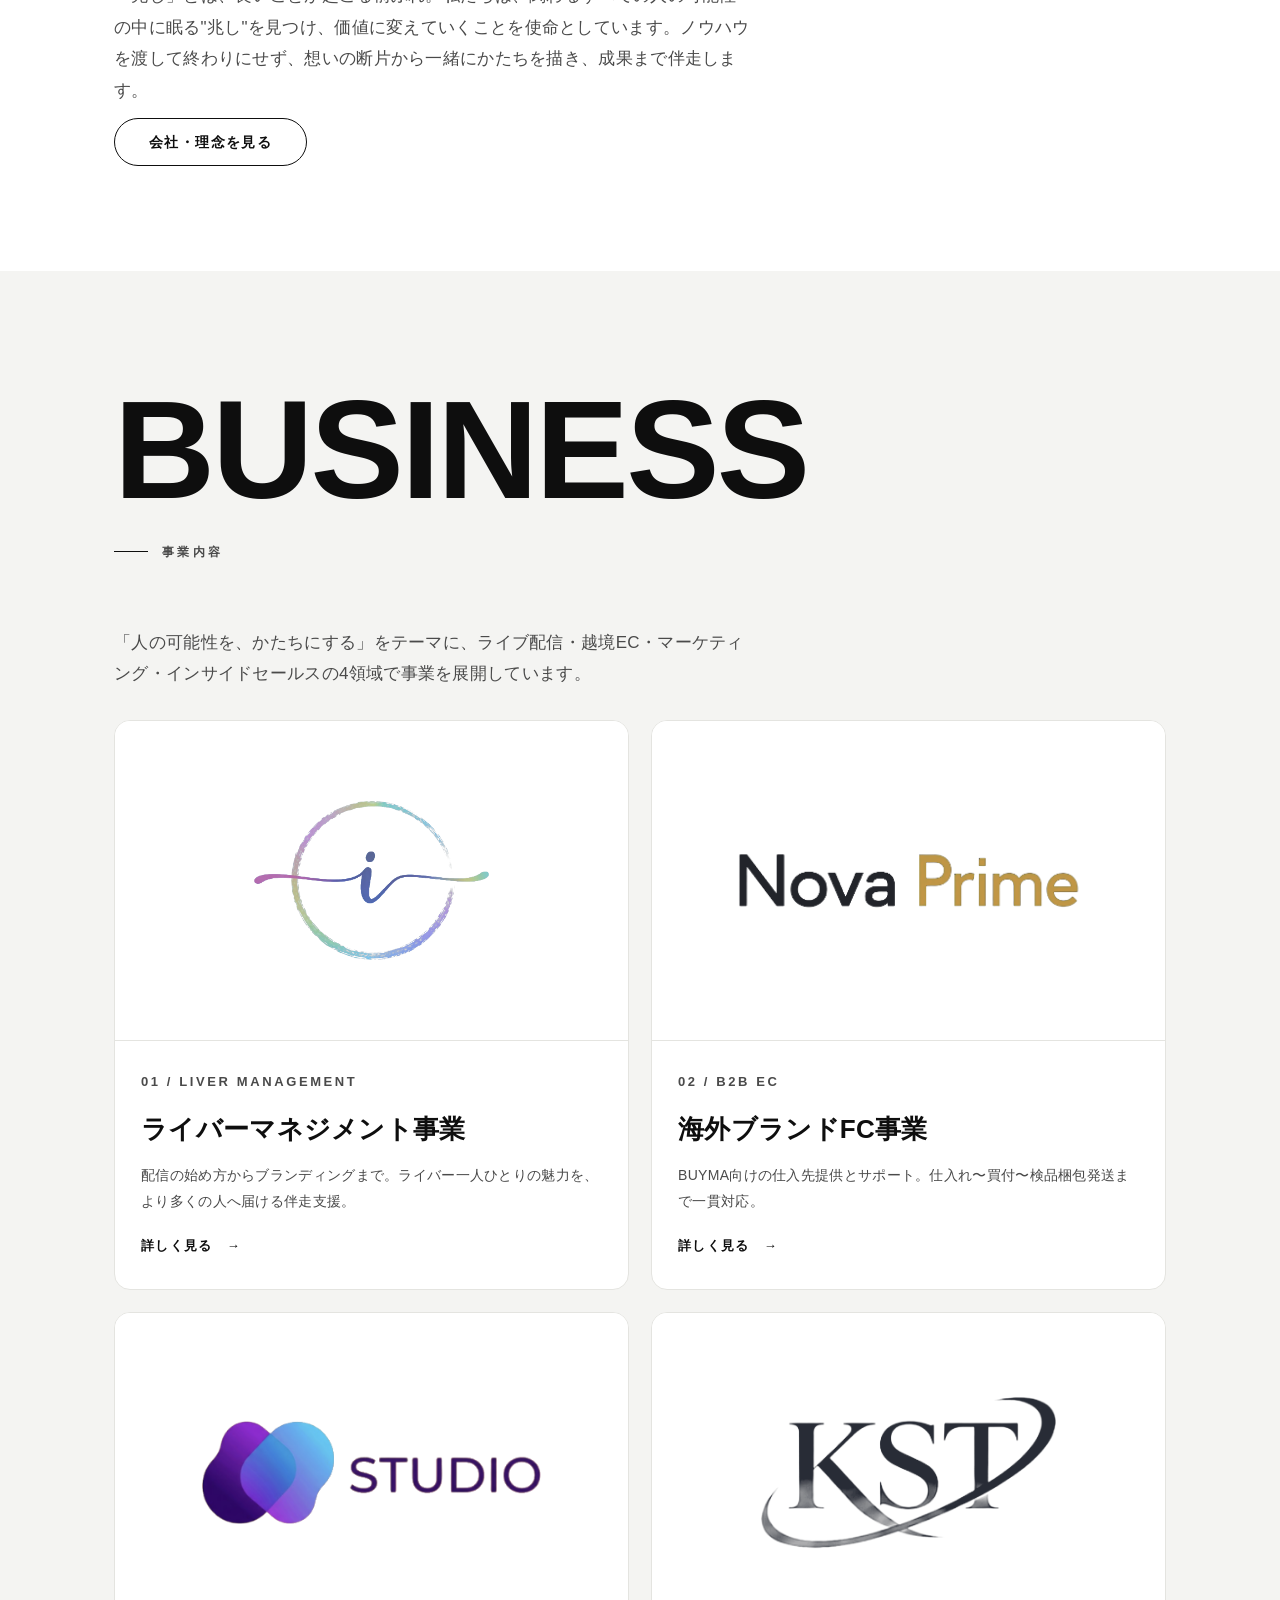
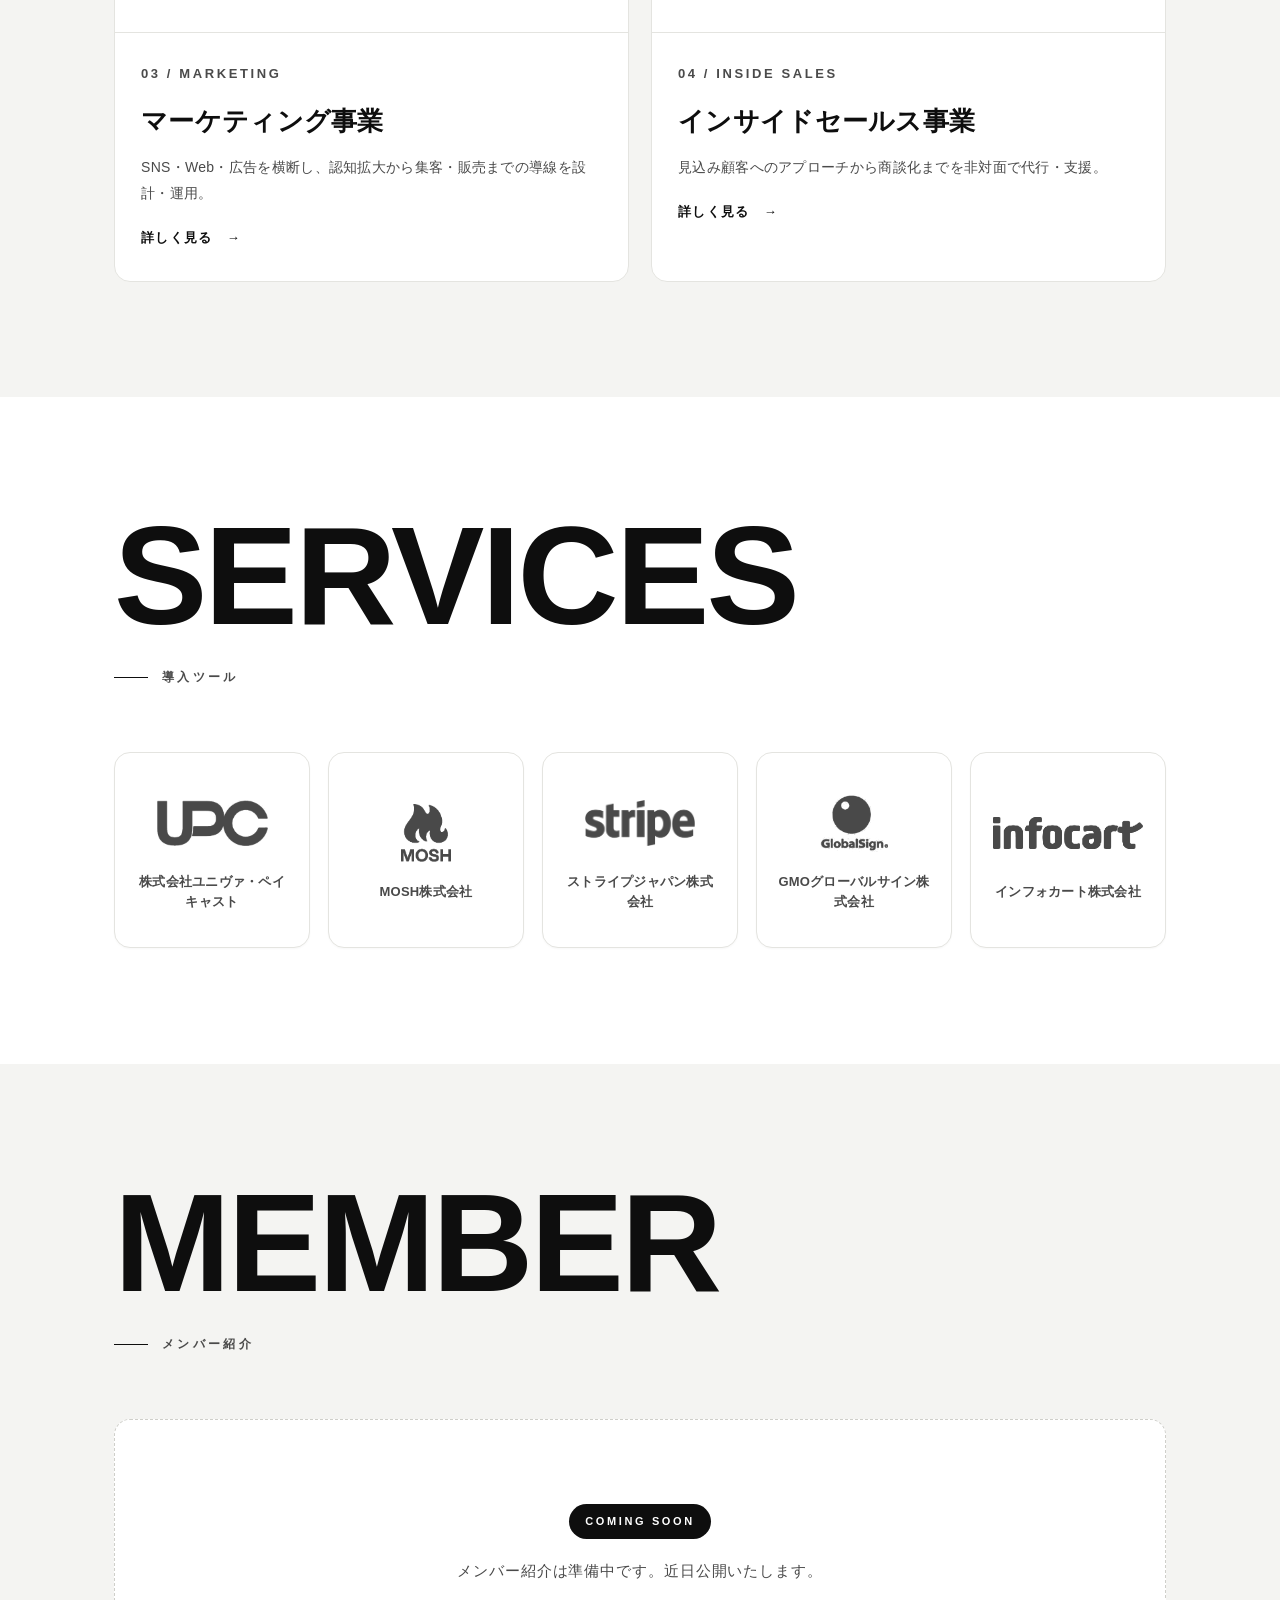
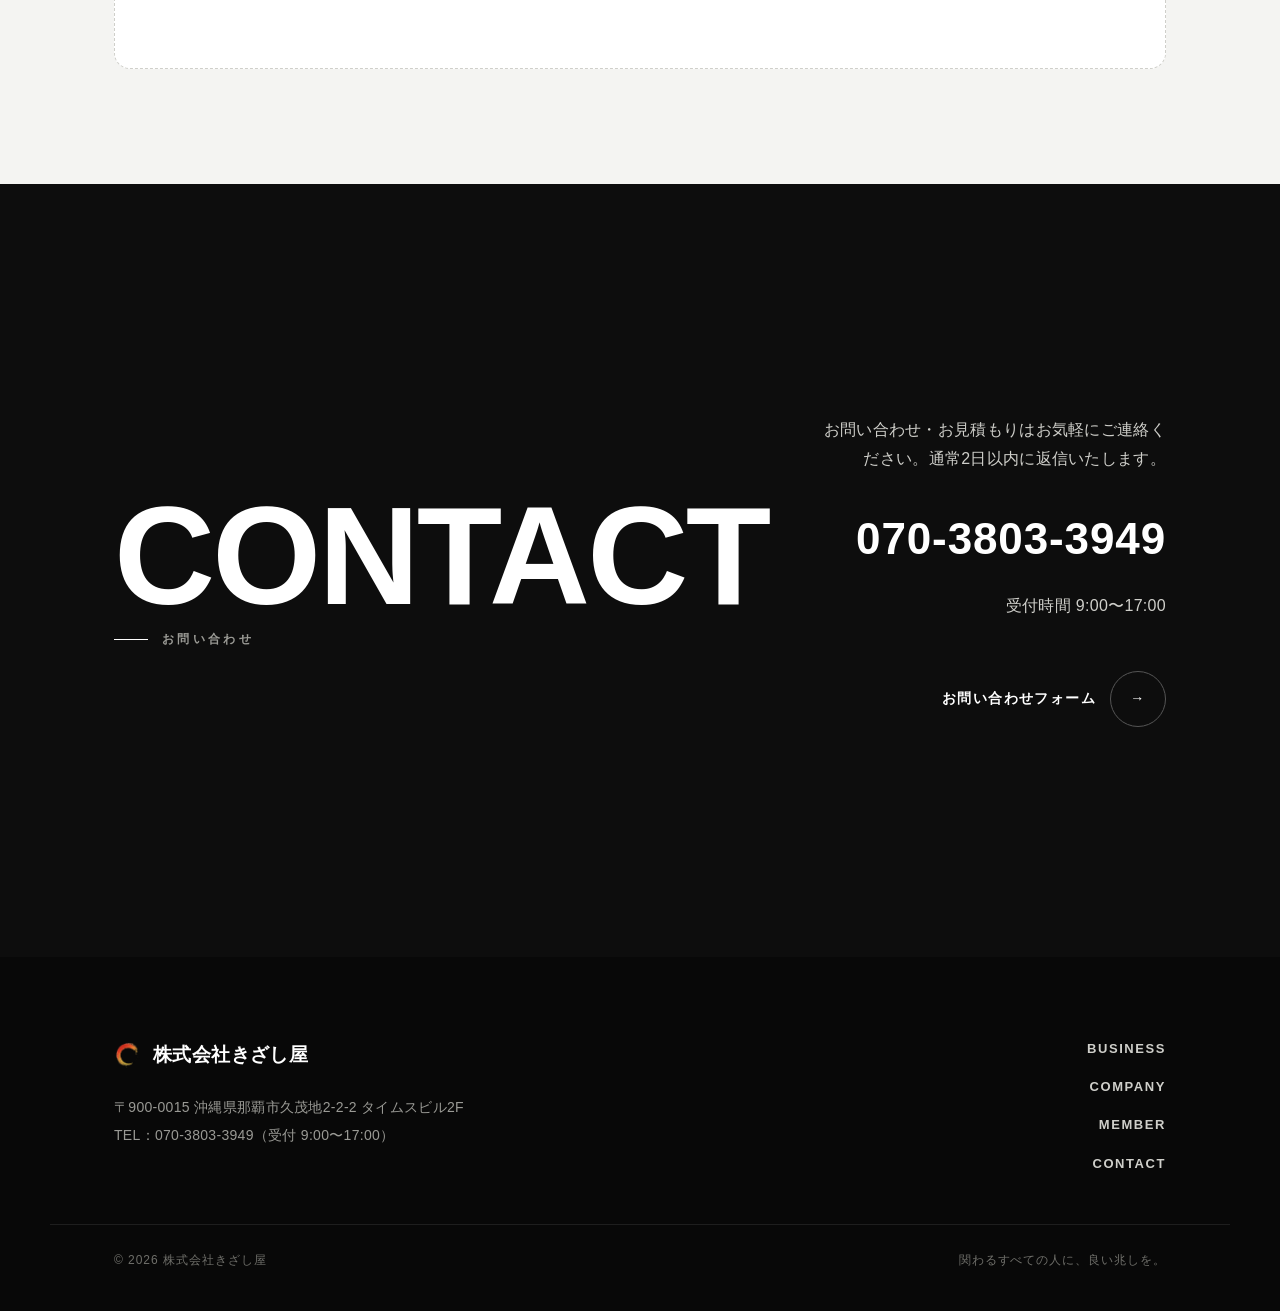
==== commit 2d3822d2: "円相を筆で書き上げる演出（conicマスクの描画アニメ）を追加／カーソル視差を円相と背景に強化 Co-Authored-By: Claude Opus 4.8 <noreply@anthropic.c" ====
--- a/index.html
+++ b/index.html
@@ -50,7 +50,7 @@
 <!-- HERO -->
 <section class="hero">
   <div class="hero-bg" aria-hidden="true"><span></span><span></span><span></span></div>
-  <img class="enso" src="assets/img/enso.png" onerror="this.onerror=null;this.src='assets/img/enso.svg'" alt="" aria-hidden="true">
+  <div class="enso-wrap" aria-hidden="true"><img class="enso" src="assets/img/enso.png" onerror="this.onerror=null;this.src='assets/img/enso.svg'" alt=""></div>
   <div class="wrap hero-inner">
     <div class="hero-copy">
       <span class="label"><span class="corp">株式会社きざし屋</span></span>
--- a/assets/style.css
+++ b/assets/style.css
@@ -376,3 +376,25 @@
   .hero h1.kv .ln>span{transform:none;animation:none}
   .hero h1 .grad{animation:none}
 }
+
+/* === 円相を筆で書き上げる演出（和） === */
+@property --ensoA{syntax:"<angle>";inherits:false;initial-value:0deg}
+.hero .enso-wrap{position:absolute;top:50%;right:-6%;width:min(760px,62vw);transform:translateY(-50%);z-index:0;pointer-events:none;transition:transform .5s cubic-bezier(.2,.7,.2,1)}
+.hero .enso-wrap>.enso{position:static;width:100%;height:auto;opacity:.94;transform:none;filter:drop-shadow(0 12px 40px rgba(255,110,40,.24))}
+@supports ((mask:conic-gradient(#000,#000)) or (-webkit-mask:conic-gradient(#000,#000))){
+  .hero .enso-wrap>.enso{
+    -webkit-mask:conic-gradient(from -105deg,#000 var(--ensoA),transparent 0);
+    mask:conic-gradient(from -105deg,#000 var(--ensoA),transparent 0);
+    animation:ensoDraw 2.6s cubic-bezier(.45,.05,.2,1) .3s both, ensoBreath2 9s ease-in-out 3s infinite;
+  }
+  @keyframes ensoDraw{from{--ensoA:0deg}to{--ensoA:360deg}}
+}
+@keyframes ensoBreath2{0%,100%{transform:scale(1)}50%{transform:scale(1.028)}}
+
+@media(max-width:860px){
+  .hero .enso-wrap{right:-24%;top:8%;transform:none;width:96vw}
+  .hero .enso-wrap>.enso{opacity:.42}
+}
+@media(prefers-reduced-motion:reduce){
+  .hero .enso-wrap>.enso{-webkit-mask:none;mask:none;animation:none}
+}
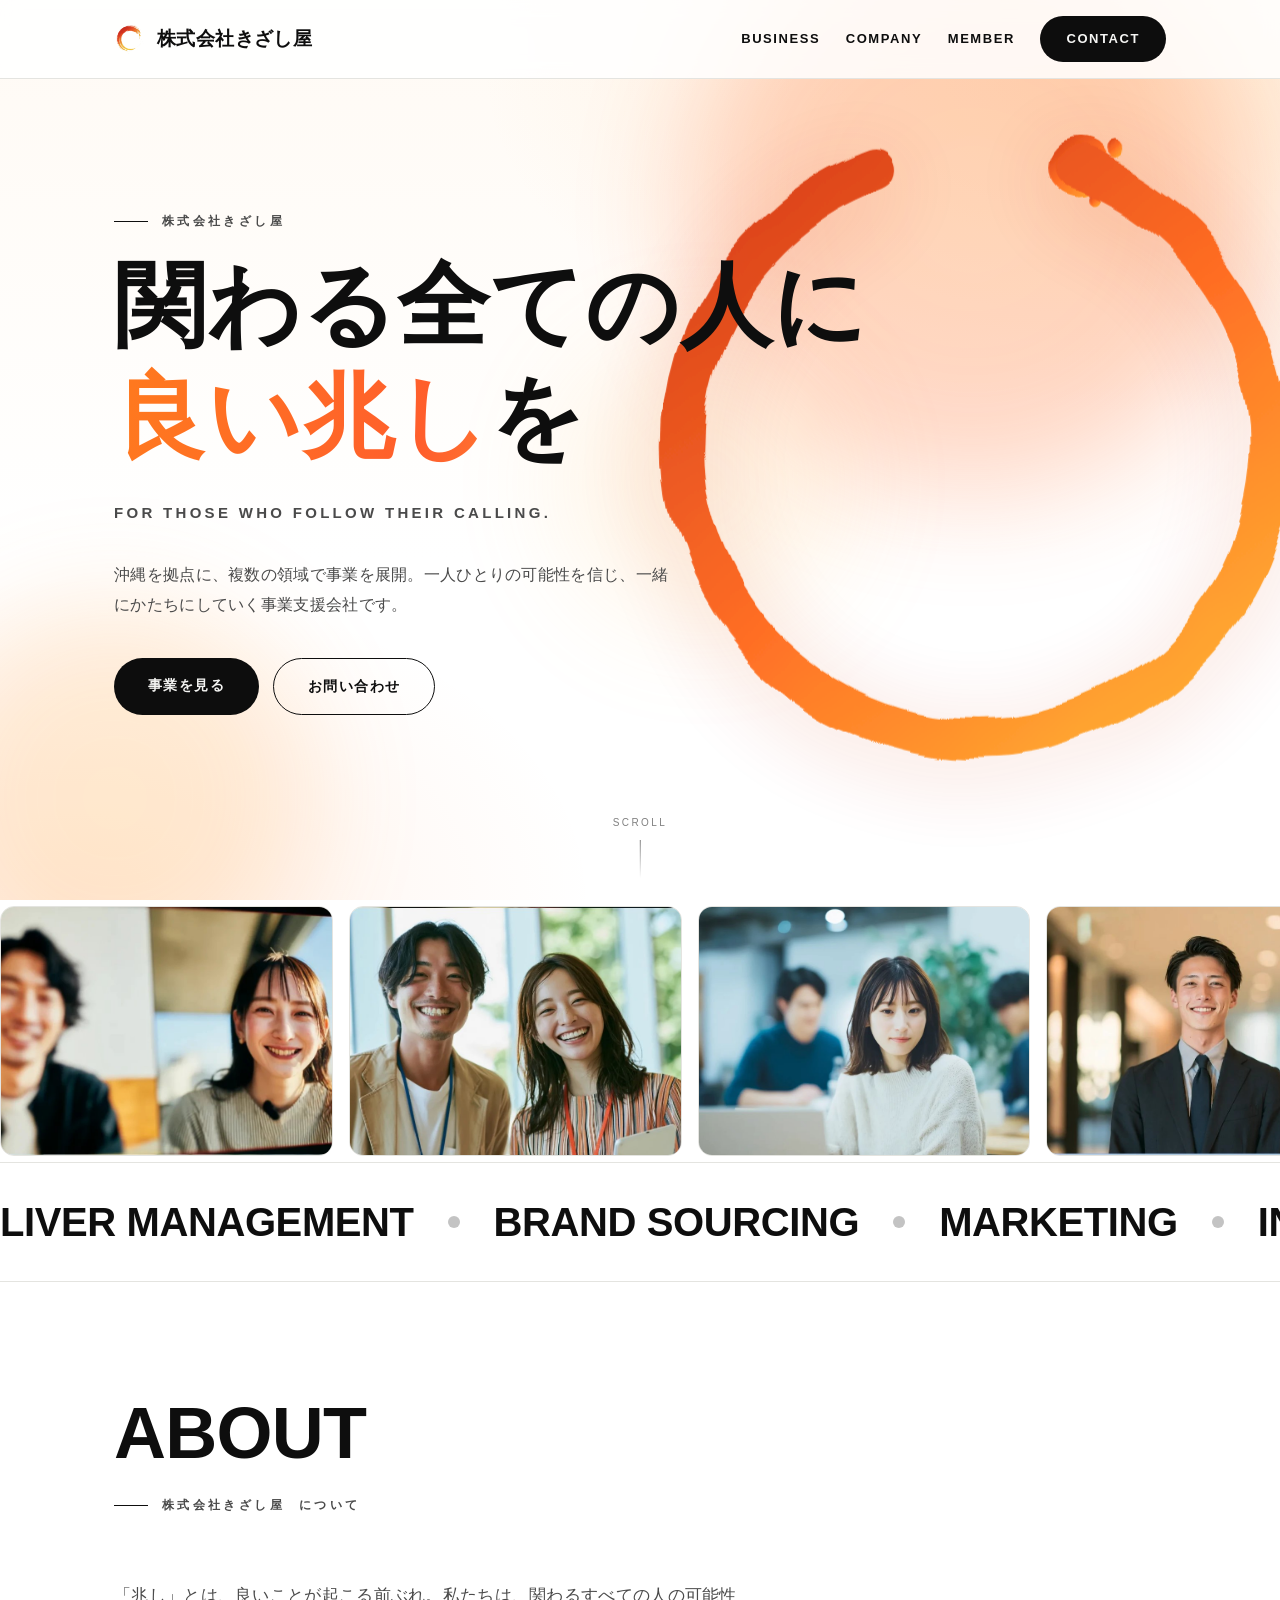
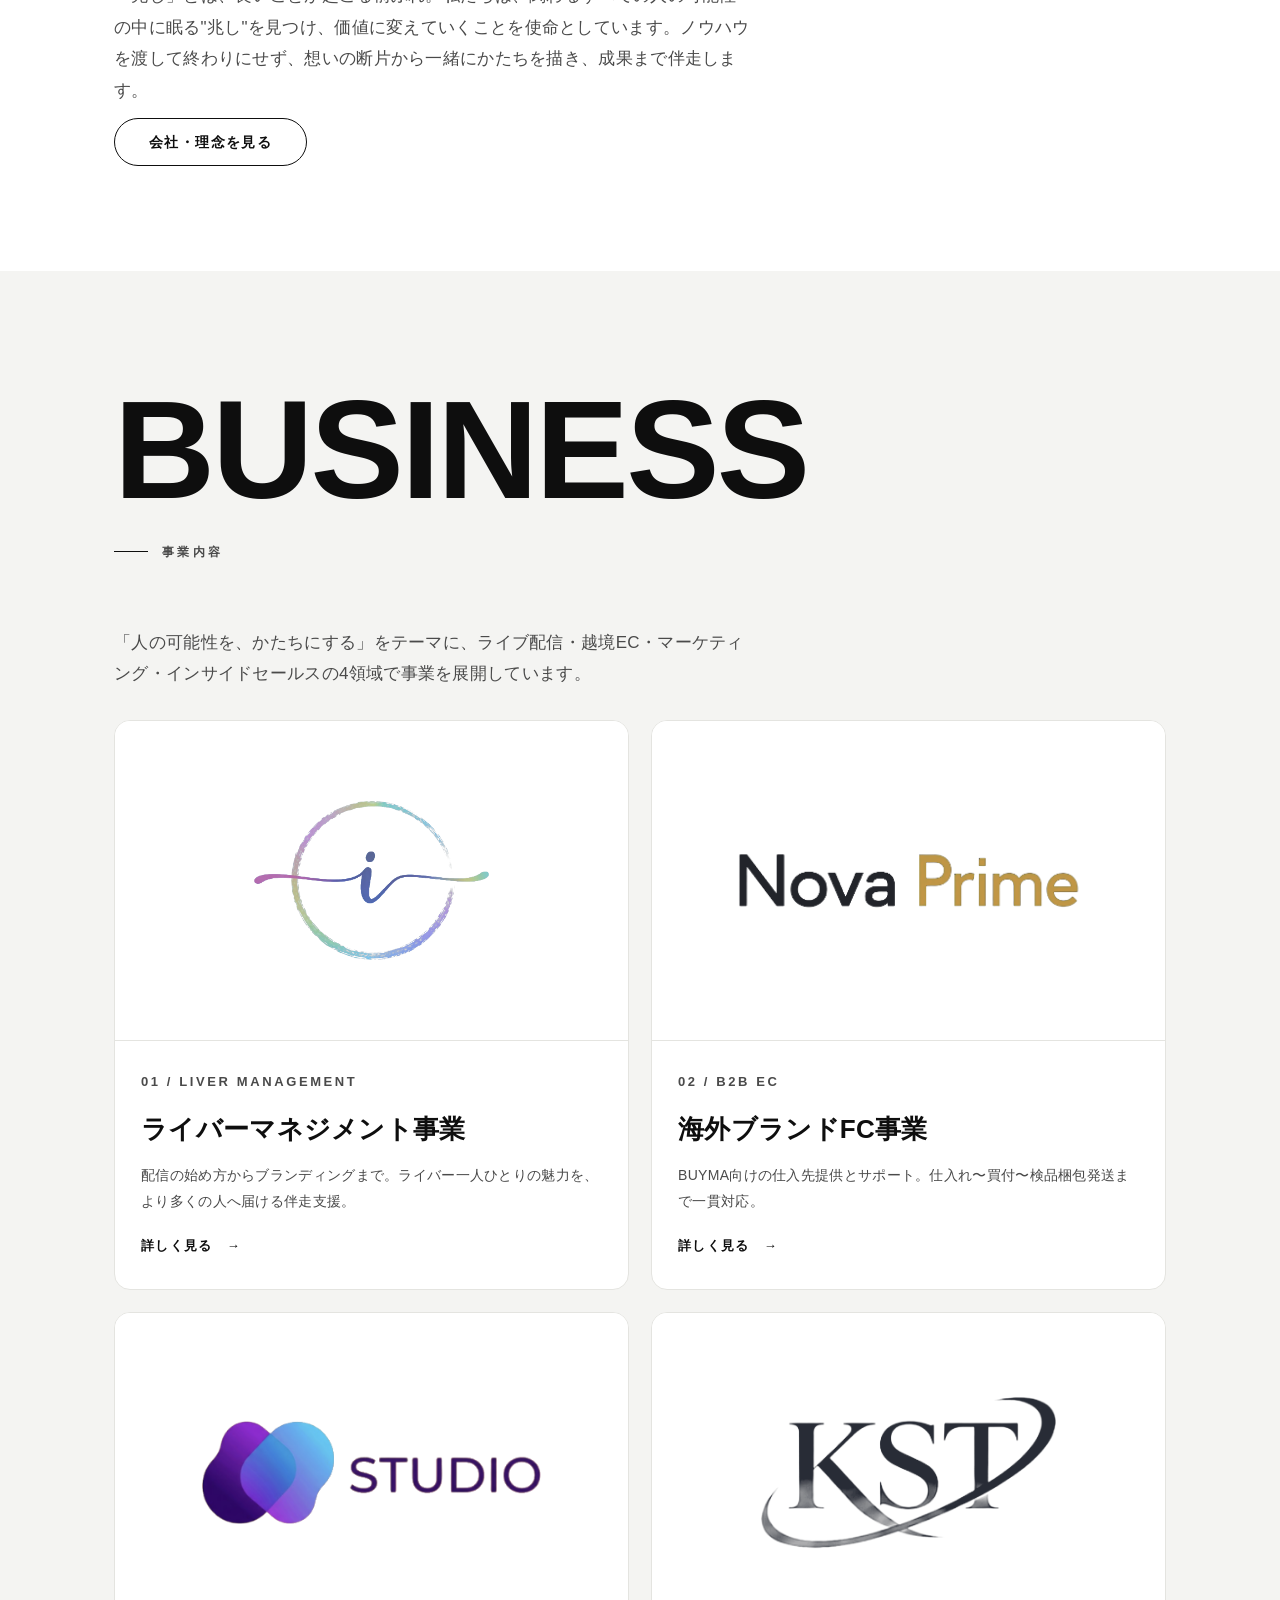
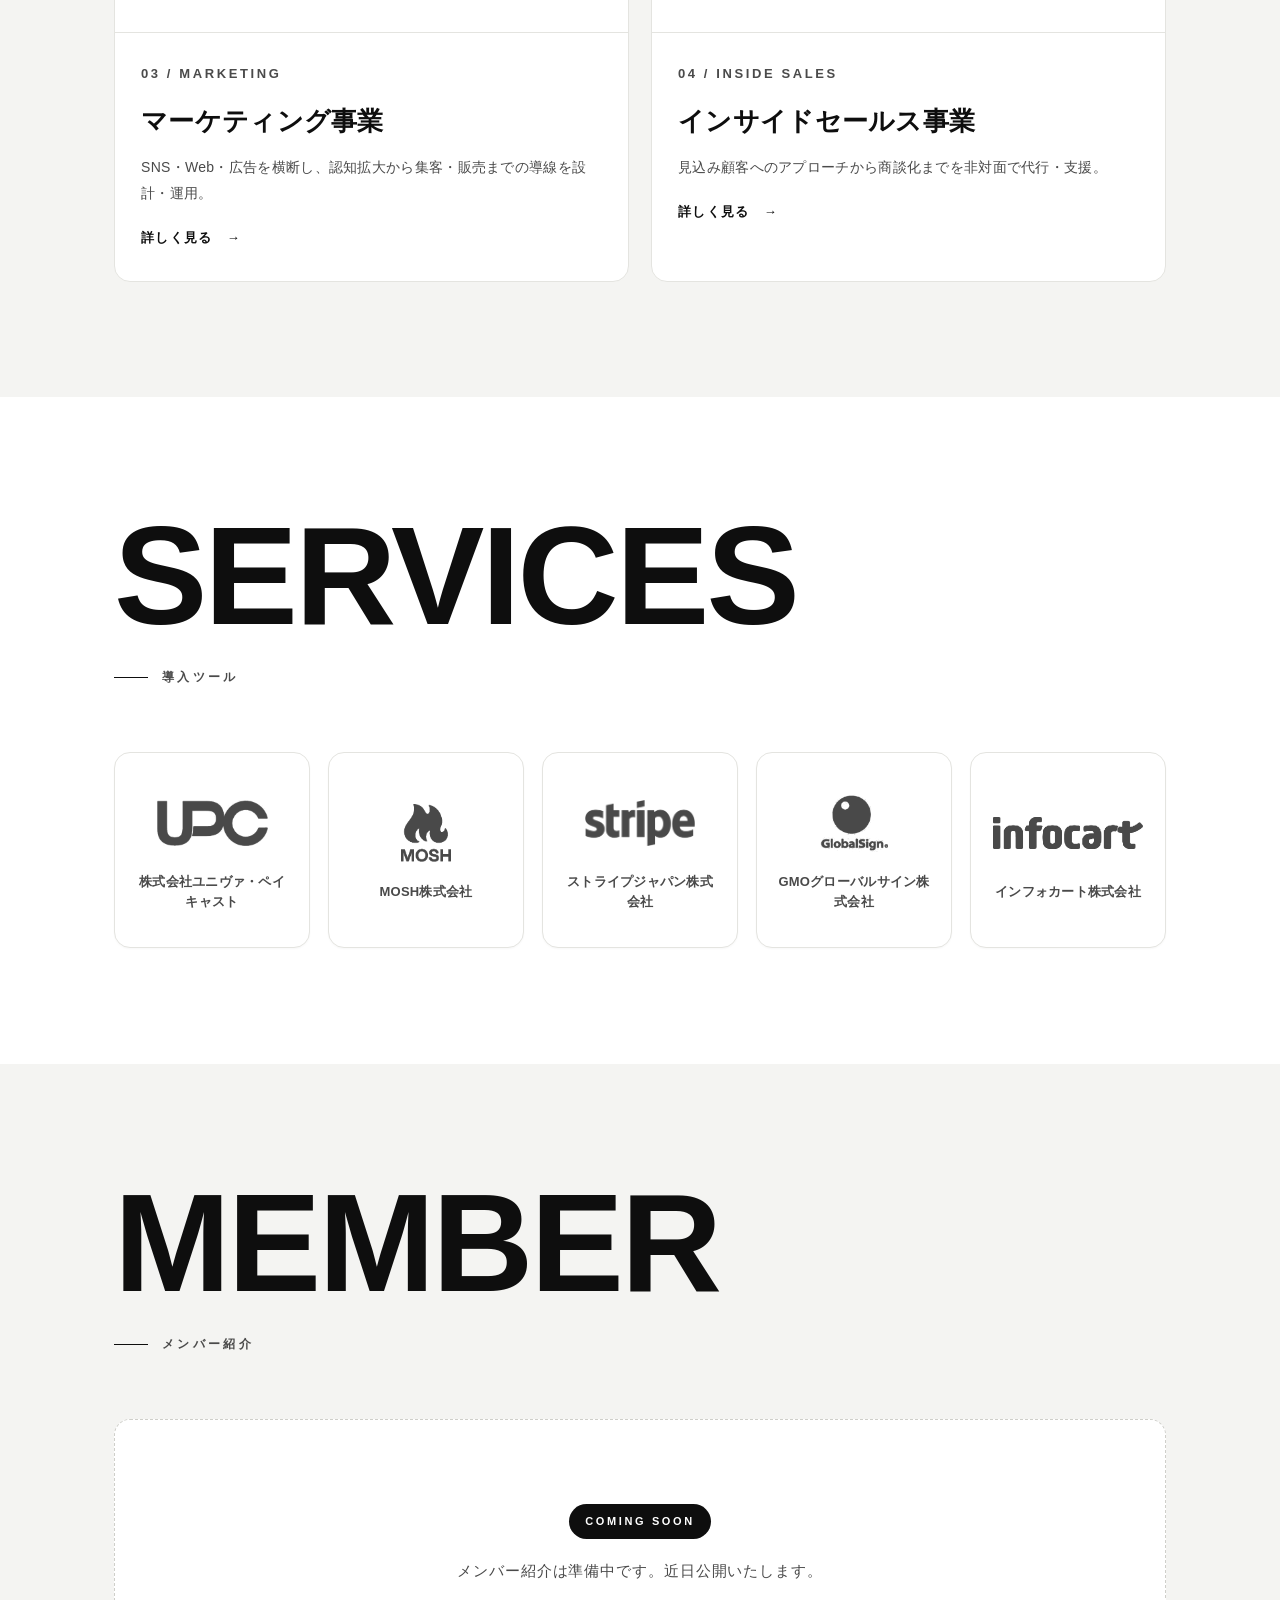
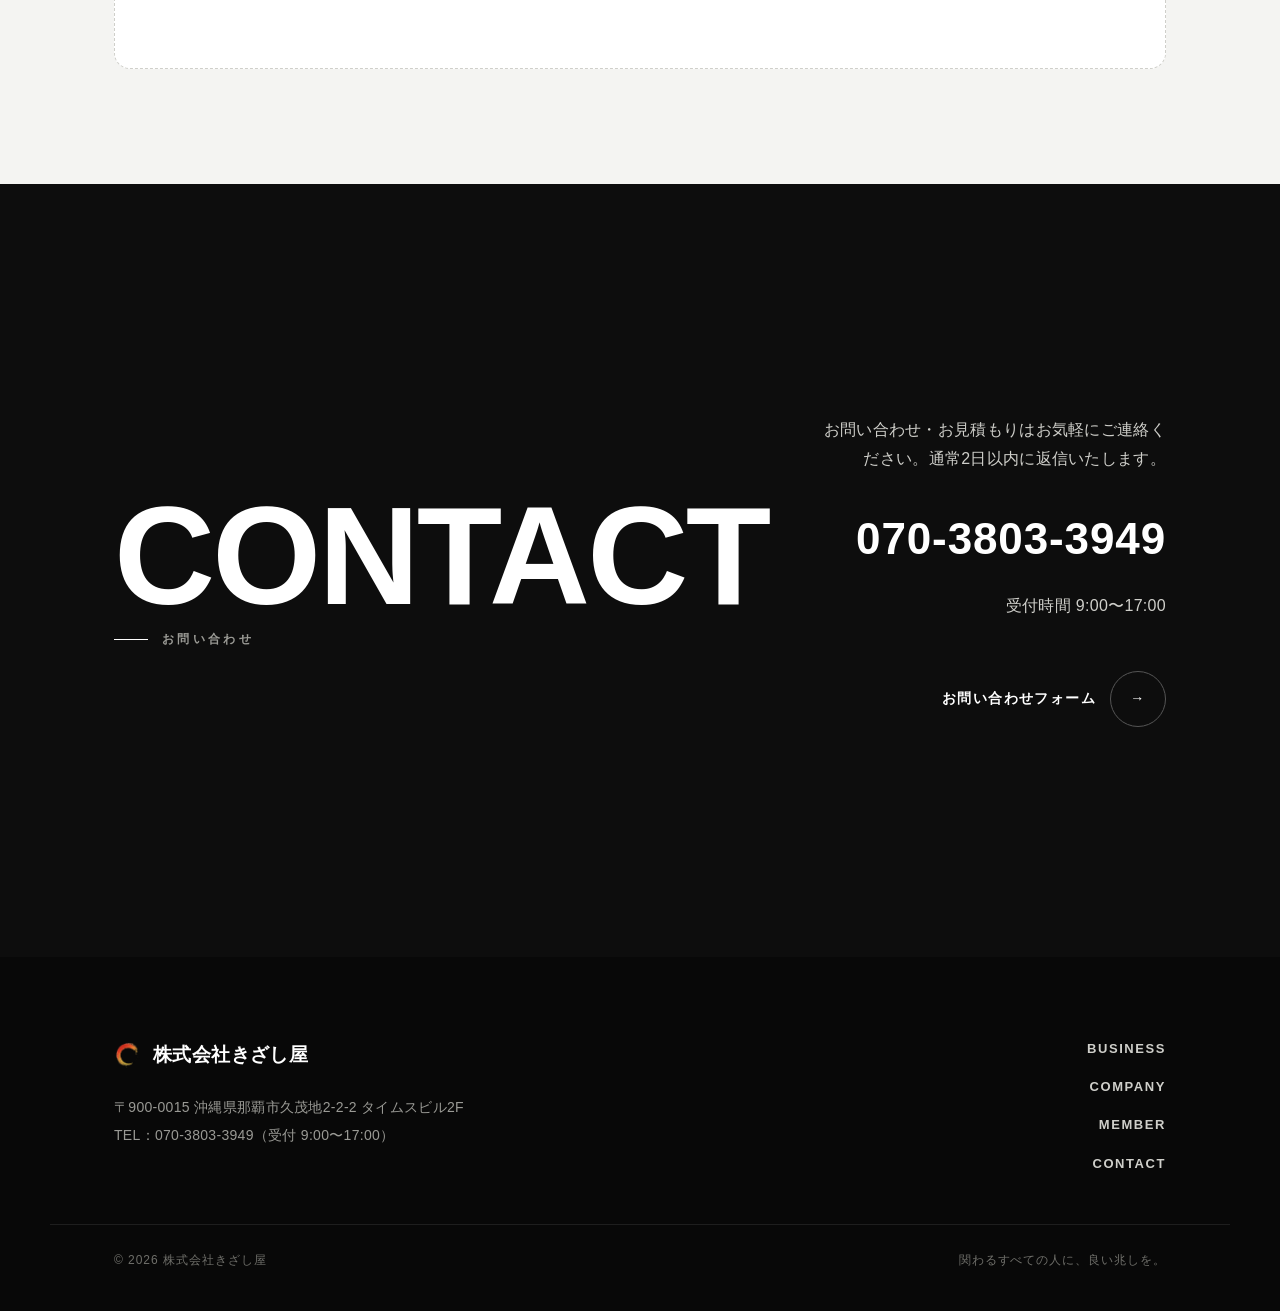
==== commit 31a8c830: "円相を筆で描くSVGアニメに刷新（墨の飛沫→一筆書き・にじみ質感・開いた円相） Co-Authored-By: Claude Opus 4.8 <noreply@anthropic.com>" ====
--- a/index.html
+++ b/index.html
@@ -50,7 +50,30 @@
 <!-- HERO -->
 <section class="hero">
   <div class="hero-bg" aria-hidden="true"><span></span><span></span><span></span></div>
-  <div class="enso-wrap" aria-hidden="true"><img class="enso" src="assets/img/enso.png" onerror="this.onerror=null;this.src='assets/img/enso.svg'" alt=""></div>
+  <div class="enso-wrap" aria-hidden="true">
+    <svg class="enso-svg" viewBox="0 0 600 600" fill="none" xmlns="http://www.w3.org/2000/svg">
+      <defs>
+        <linearGradient id="ink" x1="0.1" y1="0" x2="0.9" y2="1">
+          <stop offset="0" stop-color="#d83c15"/>
+          <stop offset="0.5" stop-color="#ff6a1f"/>
+          <stop offset="1" stop-color="#ffb02e"/>
+        </linearGradient>
+        <filter id="sumi" x="-25%" y="-25%" width="150%" height="150%">
+          <feTurbulence type="fractalNoise" baseFrequency="0.014" numOctaves="2" seed="7" result="n"/>
+          <feDisplacementMap in="SourceGraphic" in2="n" scale="19" xChannelSelector="R" yChannelSelector="G"/>
+        </filter>
+      </defs>
+      <g filter="url(#sumi)">
+        <g class="enso-splat">
+          <circle cx="379" cy="82" r="22" fill="url(#ink)"/>
+          <circle cx="406" cy="68" r="7" fill="url(#ink)"/>
+          <circle cx="392" cy="106" r="5" fill="url(#ink)"/>
+          <circle cx="416" cy="88" r="3" fill="url(#ink)"/>
+        </g>
+        <path class="enso-stroke" d="M379,82 A232,232 0 1 1 221,82" pathLength="1" fill="none" stroke="url(#ink)" stroke-width="32" stroke-linecap="round"/>
+      </g>
+    </svg>
+  </div>
   <div class="wrap hero-inner">
     <div class="hero-copy">
       <span class="label"><span class="corp">株式会社きざし屋</span></span>
--- a/assets/style.css
+++ b/assets/style.css
@@ -398,3 +398,17 @@
 @media(prefers-reduced-motion:reduce){
   .hero .enso-wrap>.enso{-webkit-mask:none;mask:none;animation:none}
 }
+
+/* === 円相：筆で一気に描くSVG演出（墨の飛沫→シュッと開いた円） === */
+.hero .enso-wrap>.enso-svg{width:100%;height:auto;overflow:visible;opacity:.97;filter:drop-shadow(0 14px 44px rgba(216,60,21,.20));animation:ensoFloat 9s ease-in-out 2.4s infinite}
+.enso-splat{transform-box:fill-box;transform-origin:center;transform:scale(0);animation:ensoSplat .32s cubic-bezier(.2,1.5,.4,1) both}
+.enso-stroke{stroke-dasharray:1;stroke-dashoffset:1;animation:ensoWrite 1.45s cubic-bezier(.15,.75,.25,1) .2s both}
+@keyframes ensoSplat{0%{transform:scale(0)}68%{transform:scale(1.18)}100%{transform:scale(1)}}
+@keyframes ensoWrite{to{stroke-dashoffset:0}}
+@keyframes ensoFloat{0%,100%{transform:translateY(0)}50%{transform:translateY(-8px)}}
+@media(max-width:860px){.hero .enso-wrap>.enso-svg{opacity:.55}}
+@media(prefers-reduced-motion:reduce){
+  .enso-splat{transform:none;animation:none}
+  .enso-stroke{stroke-dashoffset:0;animation:none}
+  .hero .enso-wrap>.enso-svg{animation:none}
+}
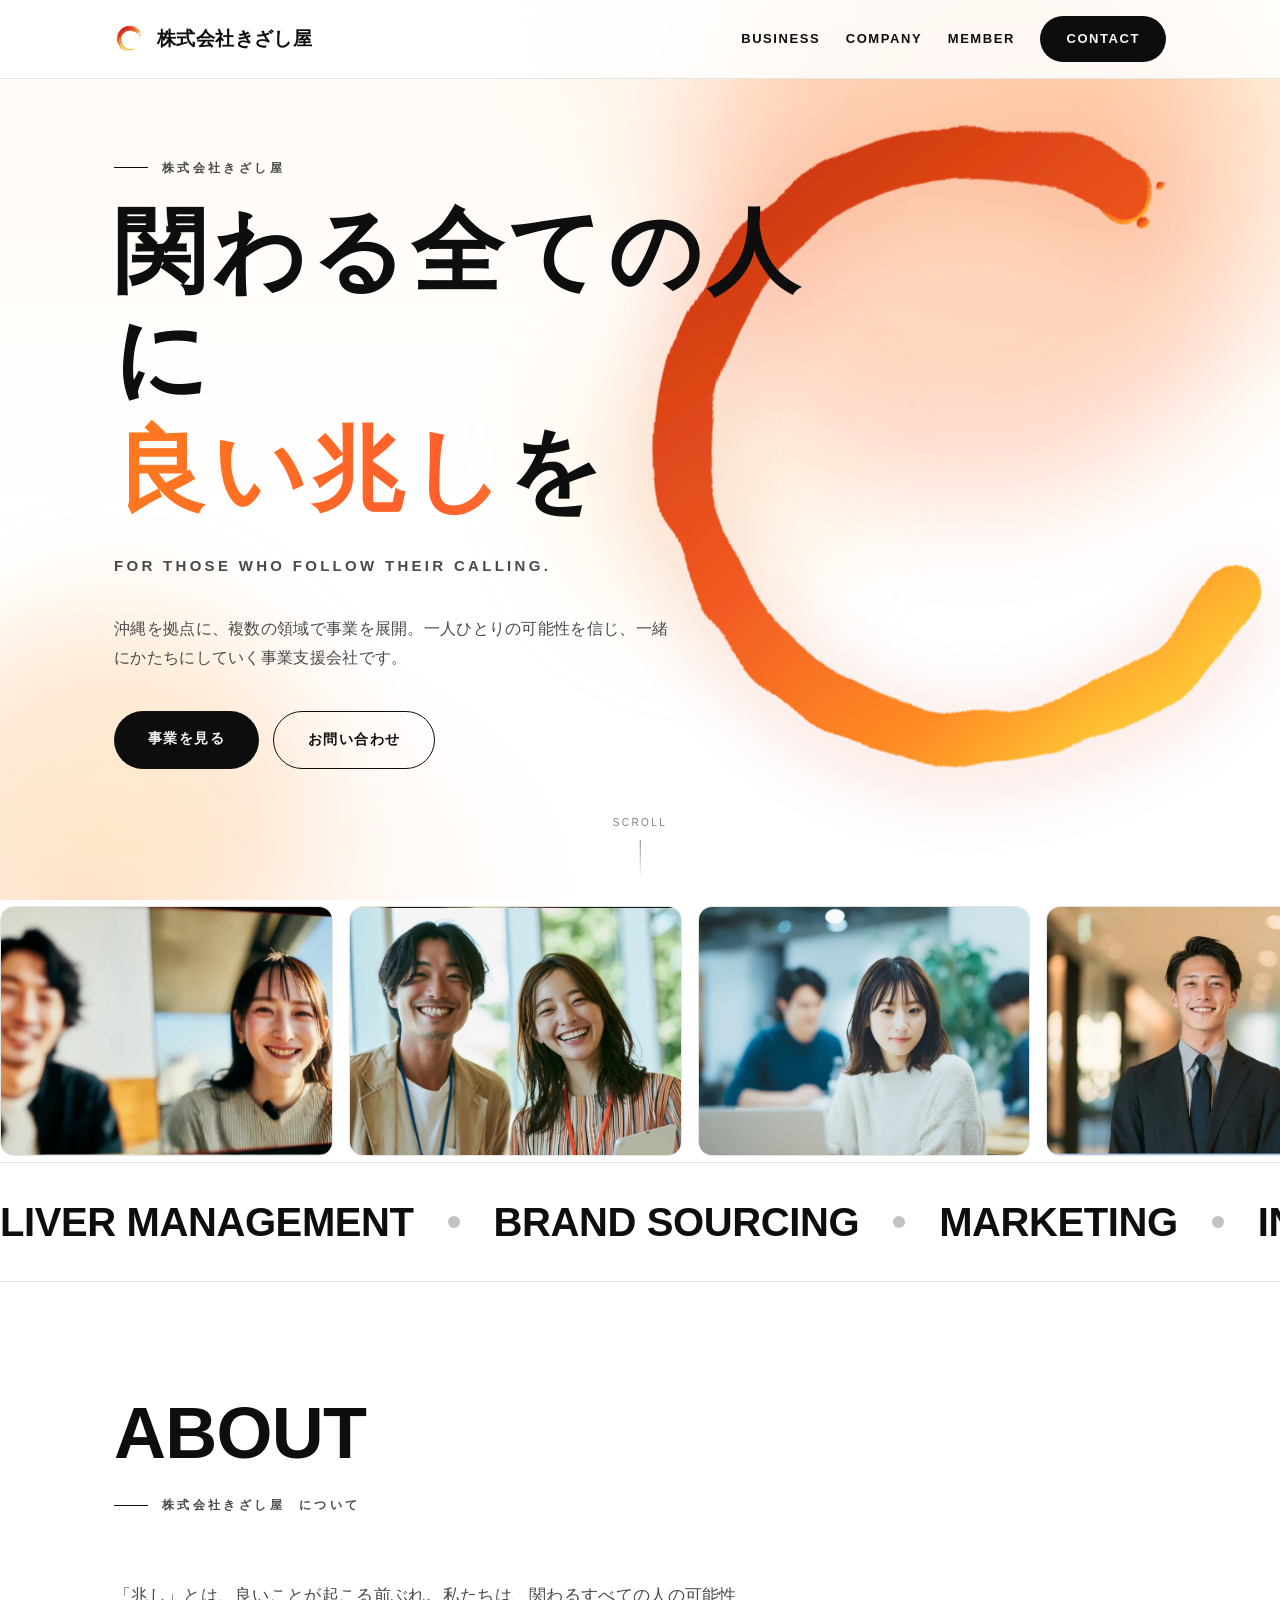
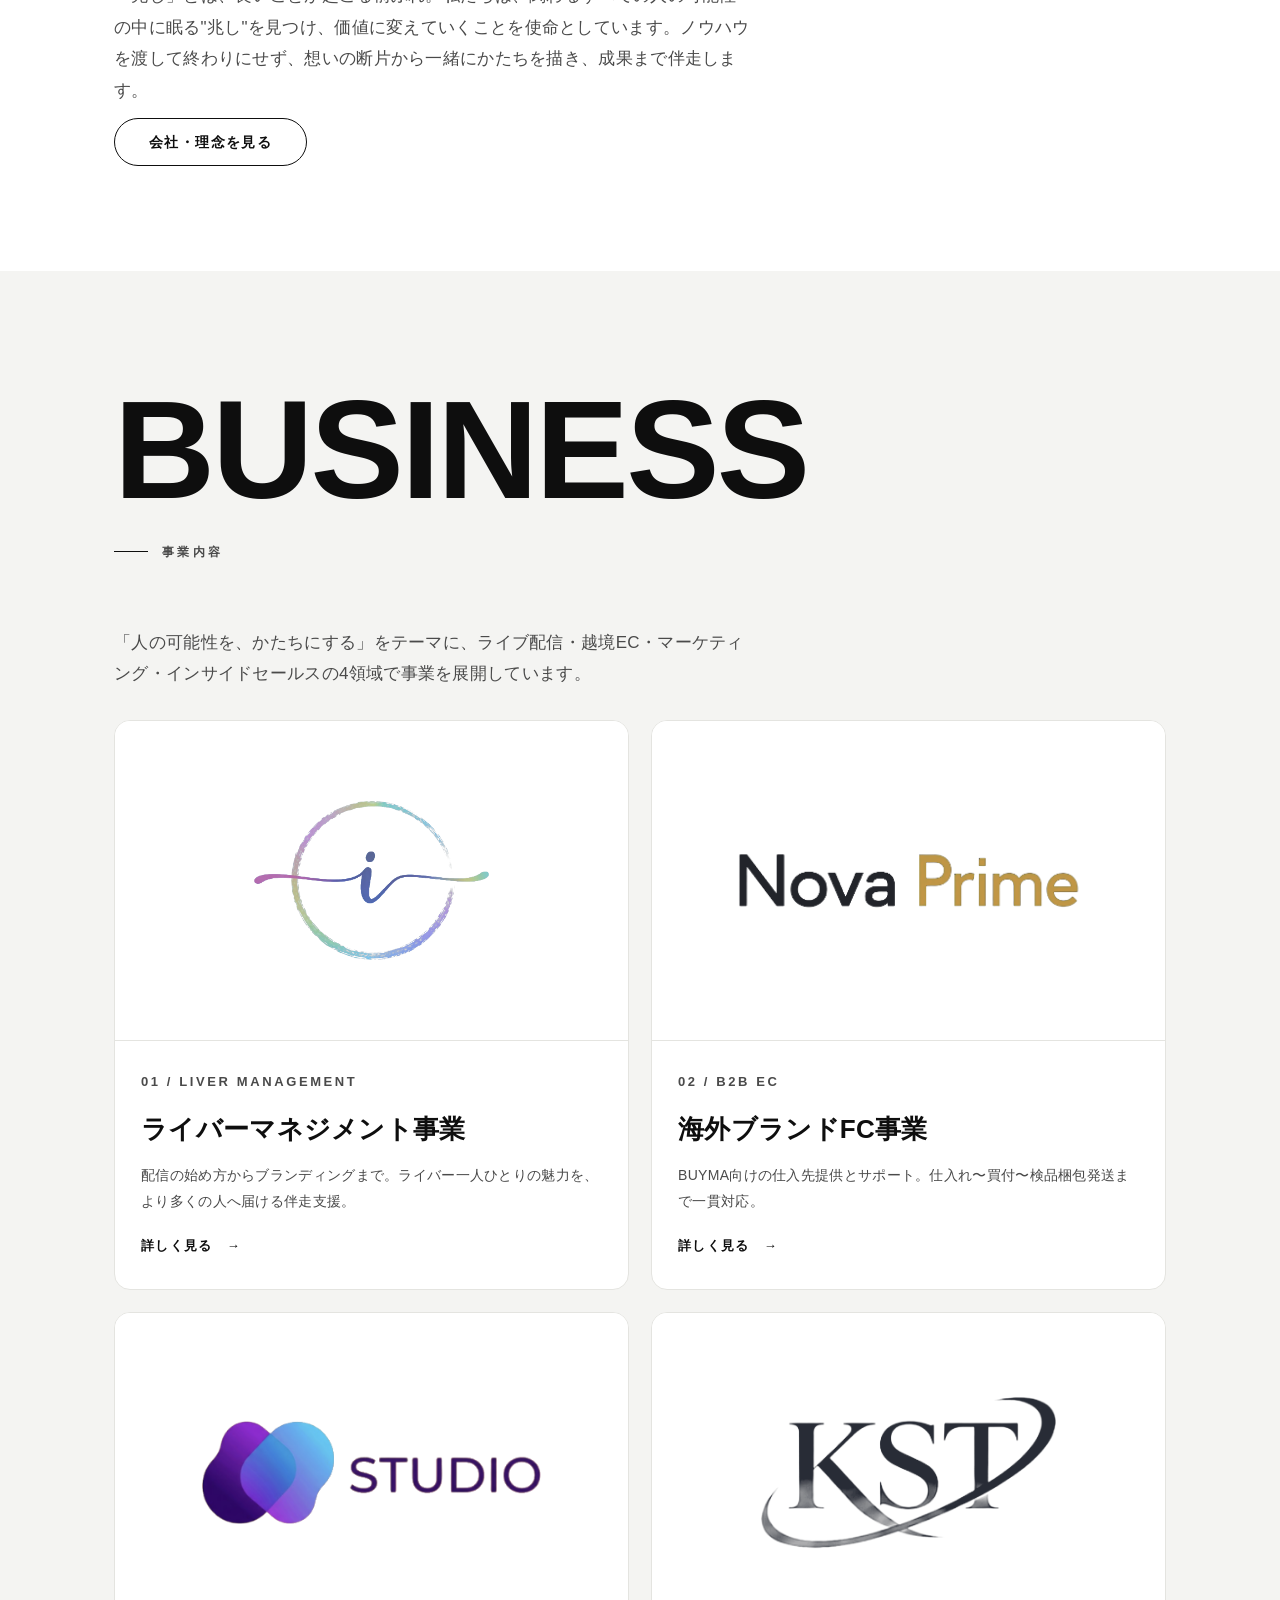
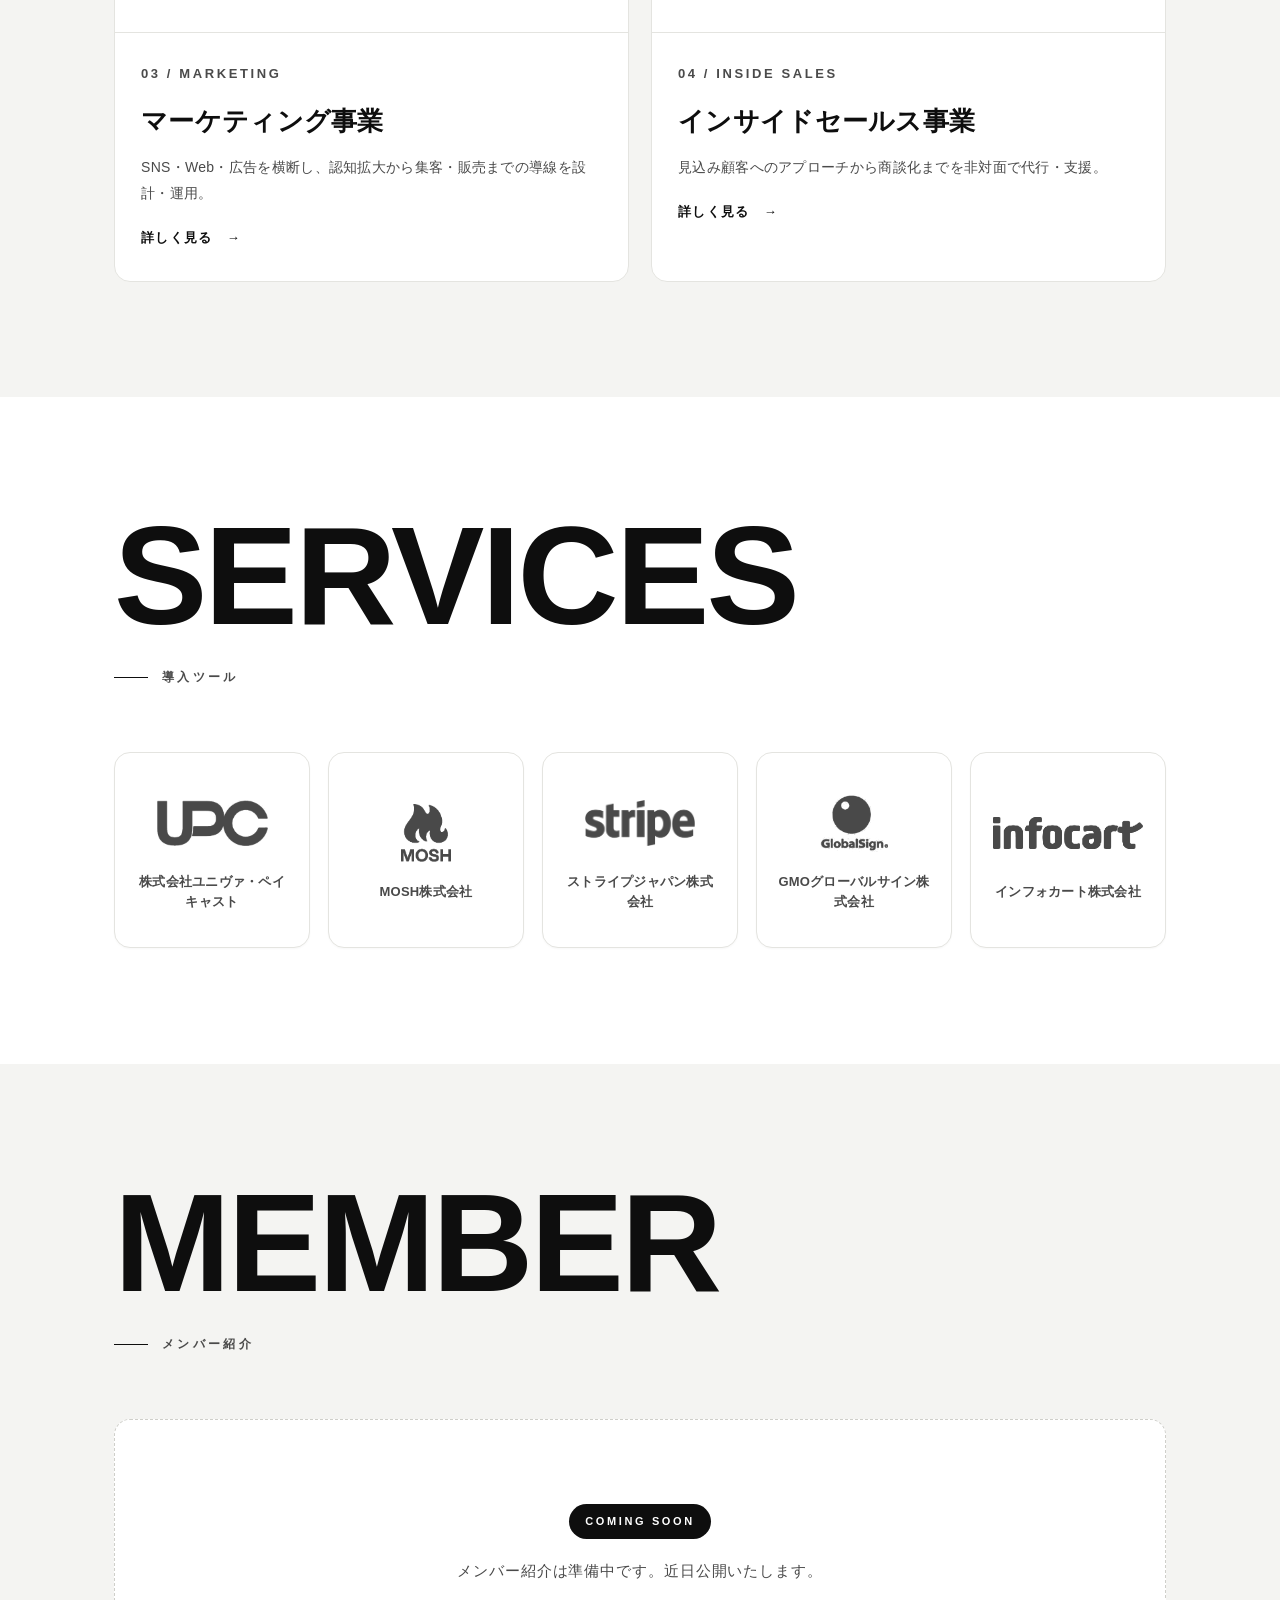
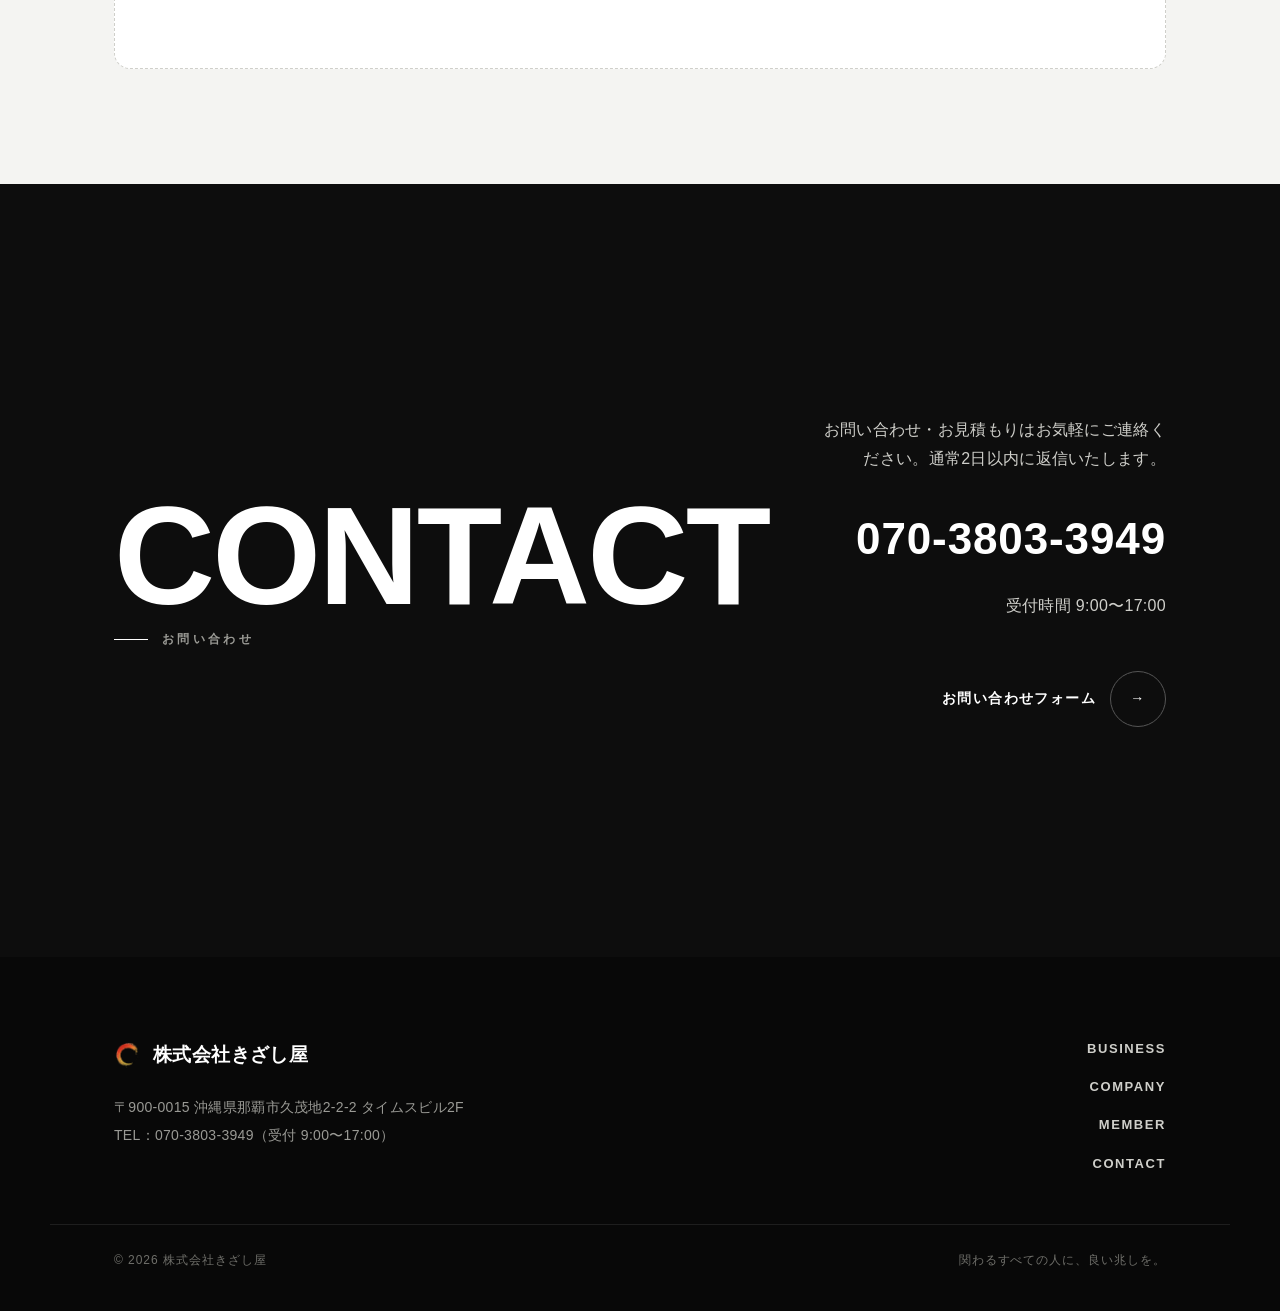
==== commit c85e804a: "円相を逆回り＆元ロゴ配色に調整／ヒーロー見出しを明朝体でスタイリッシュに／カーソル追従演出を撤去 Co-Authored-By: Claude Opus 4.8 <noreply@anthropic." ====
--- a/index.html
+++ b/index.html
@@ -53,10 +53,11 @@
   <div class="enso-wrap" aria-hidden="true">
     <svg class="enso-svg" viewBox="0 0 600 600" fill="none" xmlns="http://www.w3.org/2000/svg">
       <defs>
-        <linearGradient id="ink" x1="0.1" y1="0" x2="0.9" y2="1">
-          <stop offset="0" stop-color="#d83c15"/>
-          <stop offset="0.5" stop-color="#ff6a1f"/>
-          <stop offset="1" stop-color="#ffb02e"/>
+        <linearGradient id="ink" x1="0.18" y1="0.05" x2="0.85" y2="0.95">
+          <stop offset="0" stop-color="#cf340c"/>
+          <stop offset="0.45" stop-color="#f2551a"/>
+          <stop offset="0.8" stop-color="#ff8a1f"/>
+          <stop offset="1" stop-color="#ffc22f"/>
         </linearGradient>
         <filter id="sumi" x="-25%" y="-25%" width="150%" height="150%">
           <feTurbulence type="fractalNoise" baseFrequency="0.014" numOctaves="2" seed="7" result="n"/>
@@ -65,12 +66,12 @@
       </defs>
       <g filter="url(#sumi)">
         <g class="enso-splat">
-          <circle cx="379" cy="82" r="22" fill="url(#ink)"/>
-          <circle cx="406" cy="68" r="7" fill="url(#ink)"/>
-          <circle cx="392" cy="106" r="5" fill="url(#ink)"/>
-          <circle cx="416" cy="88" r="3" fill="url(#ink)"/>
+          <circle cx="416" cy="99" r="24" fill="url(#ink)"/>
+          <circle cx="392" cy="80" r="7" fill="url(#ink)"/>
+          <circle cx="431" cy="123" r="5" fill="url(#ink)"/>
+          <circle cx="446" cy="94" r="3" fill="url(#ink)"/>
         </g>
-        <path class="enso-stroke" d="M379,82 A232,232 0 1 1 221,82" pathLength="1" fill="none" stroke="url(#ink)" stroke-width="32" stroke-linecap="round"/>
+        <path class="enso-stroke" d="M416,99 A232,232 0 1 0 501,416" pathLength="1" fill="none" stroke="url(#ink)" stroke-width="42" stroke-linecap="round"/>
       </g>
     </svg>
   </div>
--- a/assets/style.css
+++ b/assets/style.css
@@ -412,3 +412,7 @@
   .enso-stroke{stroke-dashoffset:0;animation:none}
   .hero .enso-wrap>.enso-svg{animation:none}
 }
+
+/* === ヒーロー見出しを明朝体でスタイリッシュに === */
+.hero h1.kv{font-family:var(--mincho);font-weight:600;letter-spacing:.06em;font-feature-settings:"palt"}
+.hero h1.kv .grad{font-family:var(--mincho)}
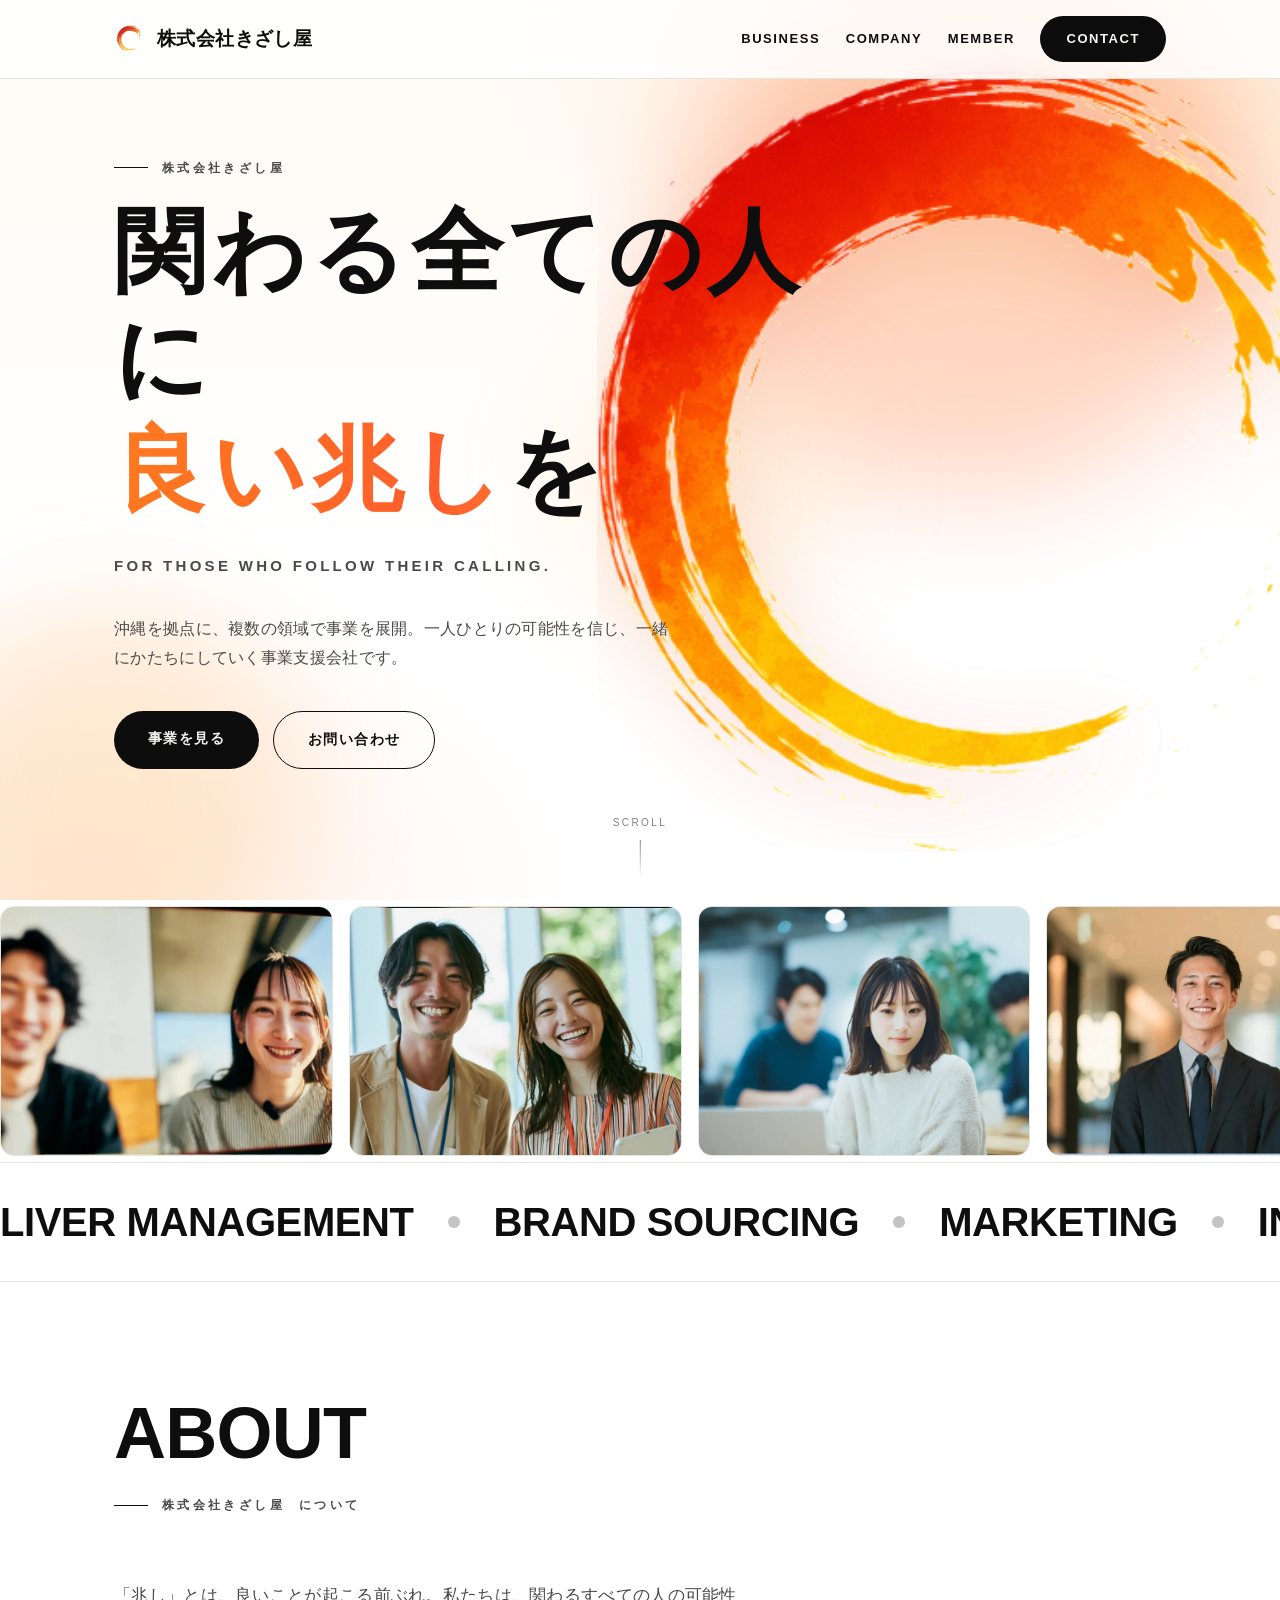
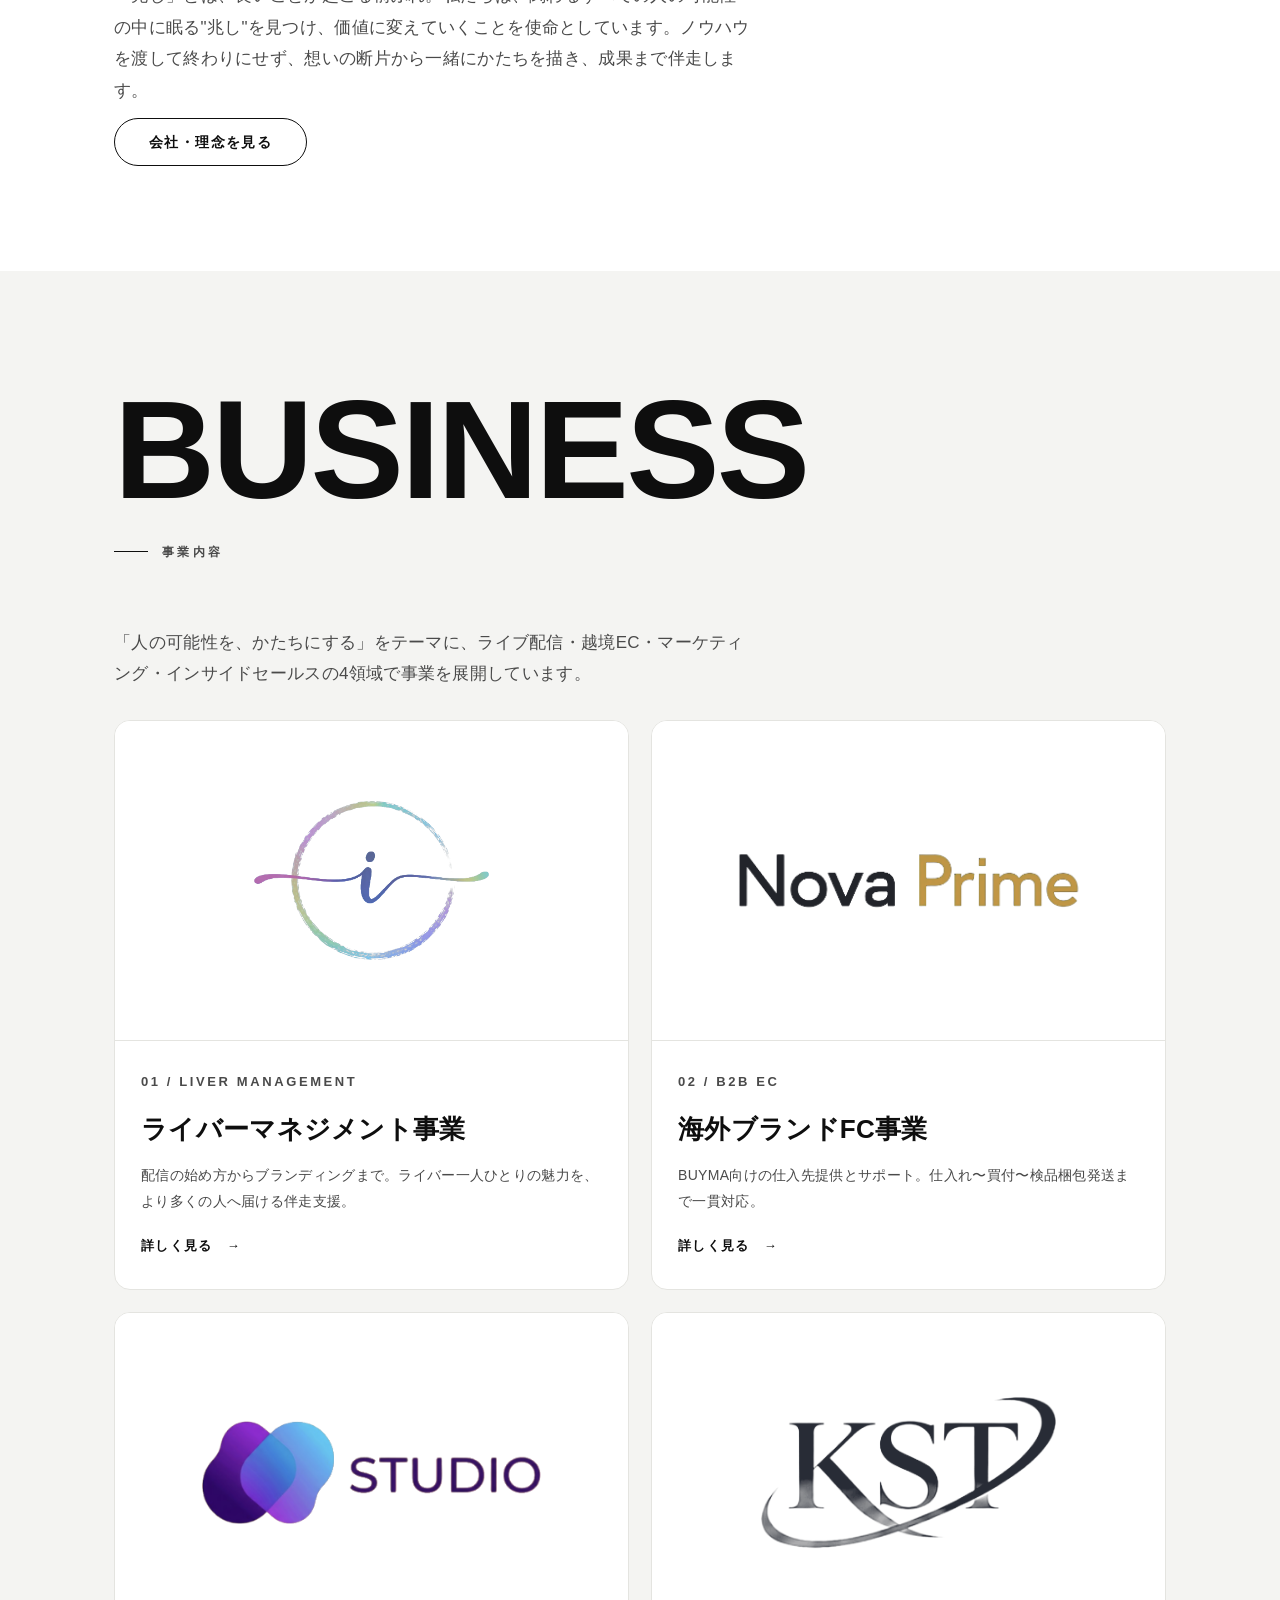
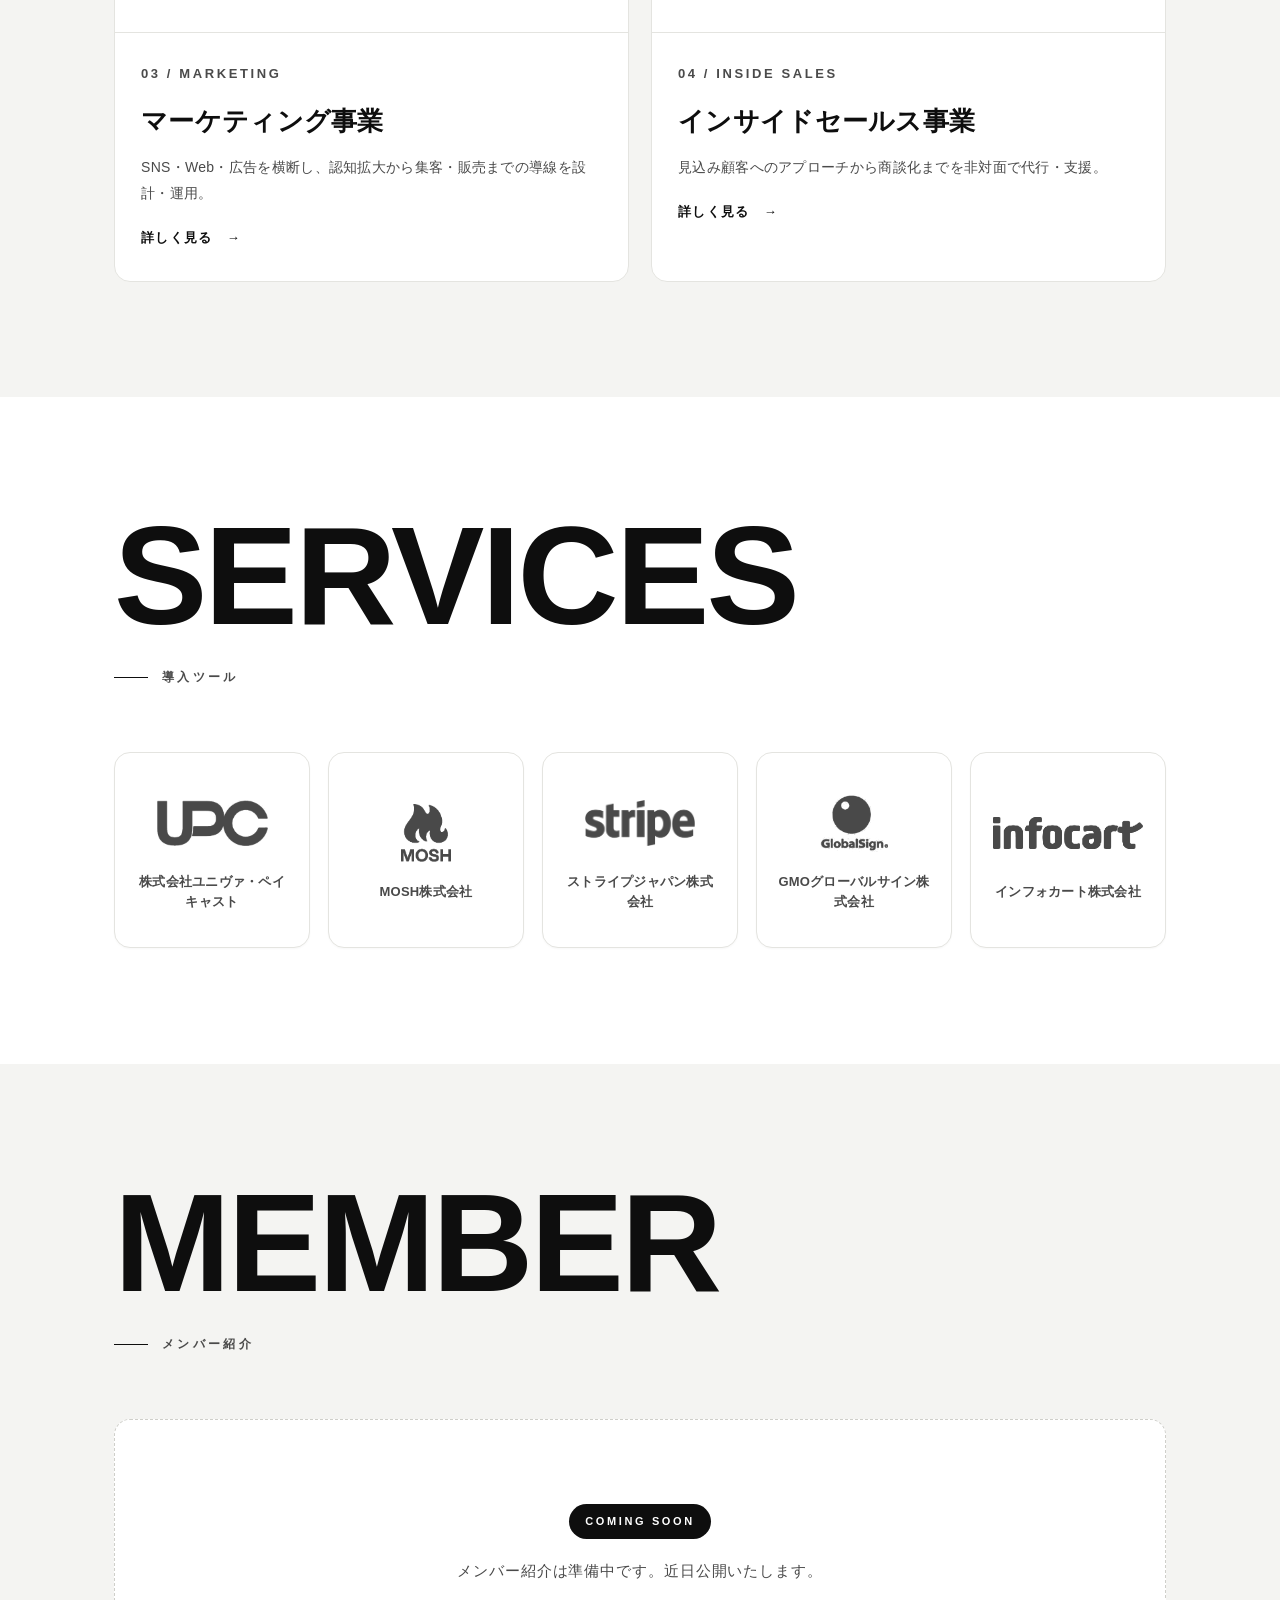
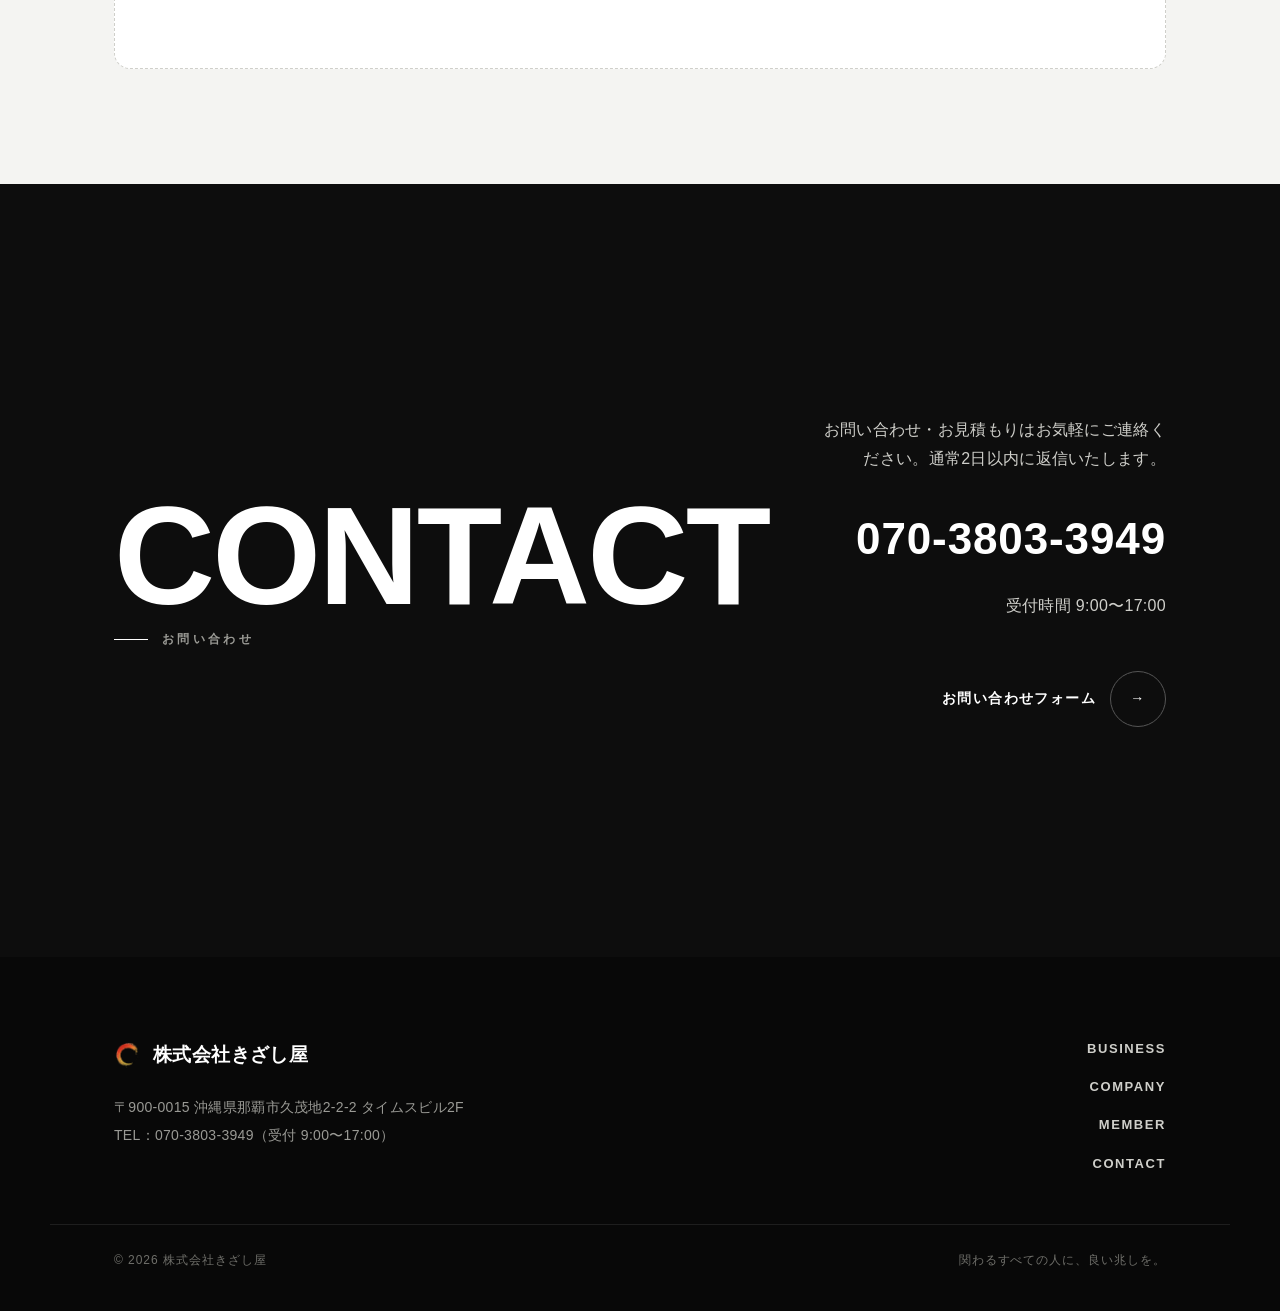
==== commit cab0aa01: "円相アニメを刷新：元の円相画像をマスクで逆回りに描き、完成形は元画像と完全一致 Co-Authored-By: Claude Opus 4.8 <noreply@anthropic.com>" ====
--- a/index.html
+++ b/index.html
@@ -50,31 +50,7 @@
 <!-- HERO -->
 <section class="hero">
   <div class="hero-bg" aria-hidden="true"><span></span><span></span><span></span></div>
-  <div class="enso-wrap" aria-hidden="true">
-    <svg class="enso-svg" viewBox="0 0 600 600" fill="none" xmlns="http://www.w3.org/2000/svg">
-      <defs>
-        <linearGradient id="ink" x1="0.18" y1="0.05" x2="0.85" y2="0.95">
-          <stop offset="0" stop-color="#cf340c"/>
-          <stop offset="0.45" stop-color="#f2551a"/>
-          <stop offset="0.8" stop-color="#ff8a1f"/>
-          <stop offset="1" stop-color="#ffc22f"/>
-        </linearGradient>
-        <filter id="sumi" x="-25%" y="-25%" width="150%" height="150%">
-          <feTurbulence type="fractalNoise" baseFrequency="0.014" numOctaves="2" seed="7" result="n"/>
-          <feDisplacementMap in="SourceGraphic" in2="n" scale="19" xChannelSelector="R" yChannelSelector="G"/>
-        </filter>
-      </defs>
-      <g filter="url(#sumi)">
-        <g class="enso-splat">
-          <circle cx="416" cy="99" r="24" fill="url(#ink)"/>
-          <circle cx="392" cy="80" r="7" fill="url(#ink)"/>
-          <circle cx="431" cy="123" r="5" fill="url(#ink)"/>
-          <circle cx="446" cy="94" r="3" fill="url(#ink)"/>
-        </g>
-        <path class="enso-stroke" d="M416,99 A232,232 0 1 0 501,416" pathLength="1" fill="none" stroke="url(#ink)" stroke-width="42" stroke-linecap="round"/>
-      </g>
-    </svg>
-  </div>
+  <div class="enso-wrap" aria-hidden="true"><img class="enso" src="assets/img/enso.png" onerror="this.onerror=null;this.src='assets/img/enso.svg'" alt=""></div>
   <div class="wrap hero-inner">
     <div class="hero-copy">
       <span class="label"><span class="corp">株式会社きざし屋</span></span>
--- a/assets/style.css
+++ b/assets/style.css
@@ -416,3 +416,18 @@
 /* === ヒーロー見出しを明朝体でスタイリッシュに === */
 .hero h1.kv{font-family:var(--mincho);font-weight:600;letter-spacing:.06em;font-feature-settings:"palt"}
 .hero h1.kv .grad{font-family:var(--mincho)}
+
+/* === 円相：元画像を筆で描く（逆回り／完成形は元の円相そのもの） === */
+@property --ed{syntax:"<angle>";inherits:false;initial-value:372deg}
+.hero .enso-wrap>.enso{position:static;width:100%;height:auto;opacity:1;transform:none;filter:drop-shadow(0 14px 44px rgba(216,60,21,.16));animation:ensoFloat2 9s ease-in-out 2.7s infinite}
+@supports ((-webkit-mask:conic-gradient(#000,#000)) or (mask:conic-gradient(#000,#000))){
+  .hero .enso-wrap>.enso{
+    -webkit-mask:conic-gradient(from -25deg,transparent calc(360deg - var(--ed)),#000 calc(360deg - var(--ed) + 8deg));
+    mask:conic-gradient(from -25deg,transparent calc(360deg - var(--ed)),#000 calc(360deg - var(--ed) + 8deg));
+    animation:ensoDraw2 2.1s cubic-bezier(.3,.6,.25,1) .2s both, ensoFloat2 9s ease-in-out 2.7s infinite;
+  }
+  @keyframes ensoDraw2{from{--ed:0deg}to{--ed:372deg}}
+}
+@keyframes ensoFloat2{0%,100%{transform:translateY(0)}50%{transform:translateY(-8px)}}
+@media(max-width:860px){.hero .enso-wrap>.enso{opacity:.5}}
+@media(prefers-reduced-motion:reduce){.hero .enso-wrap>.enso{-webkit-mask:none;mask:none;animation:none}}
